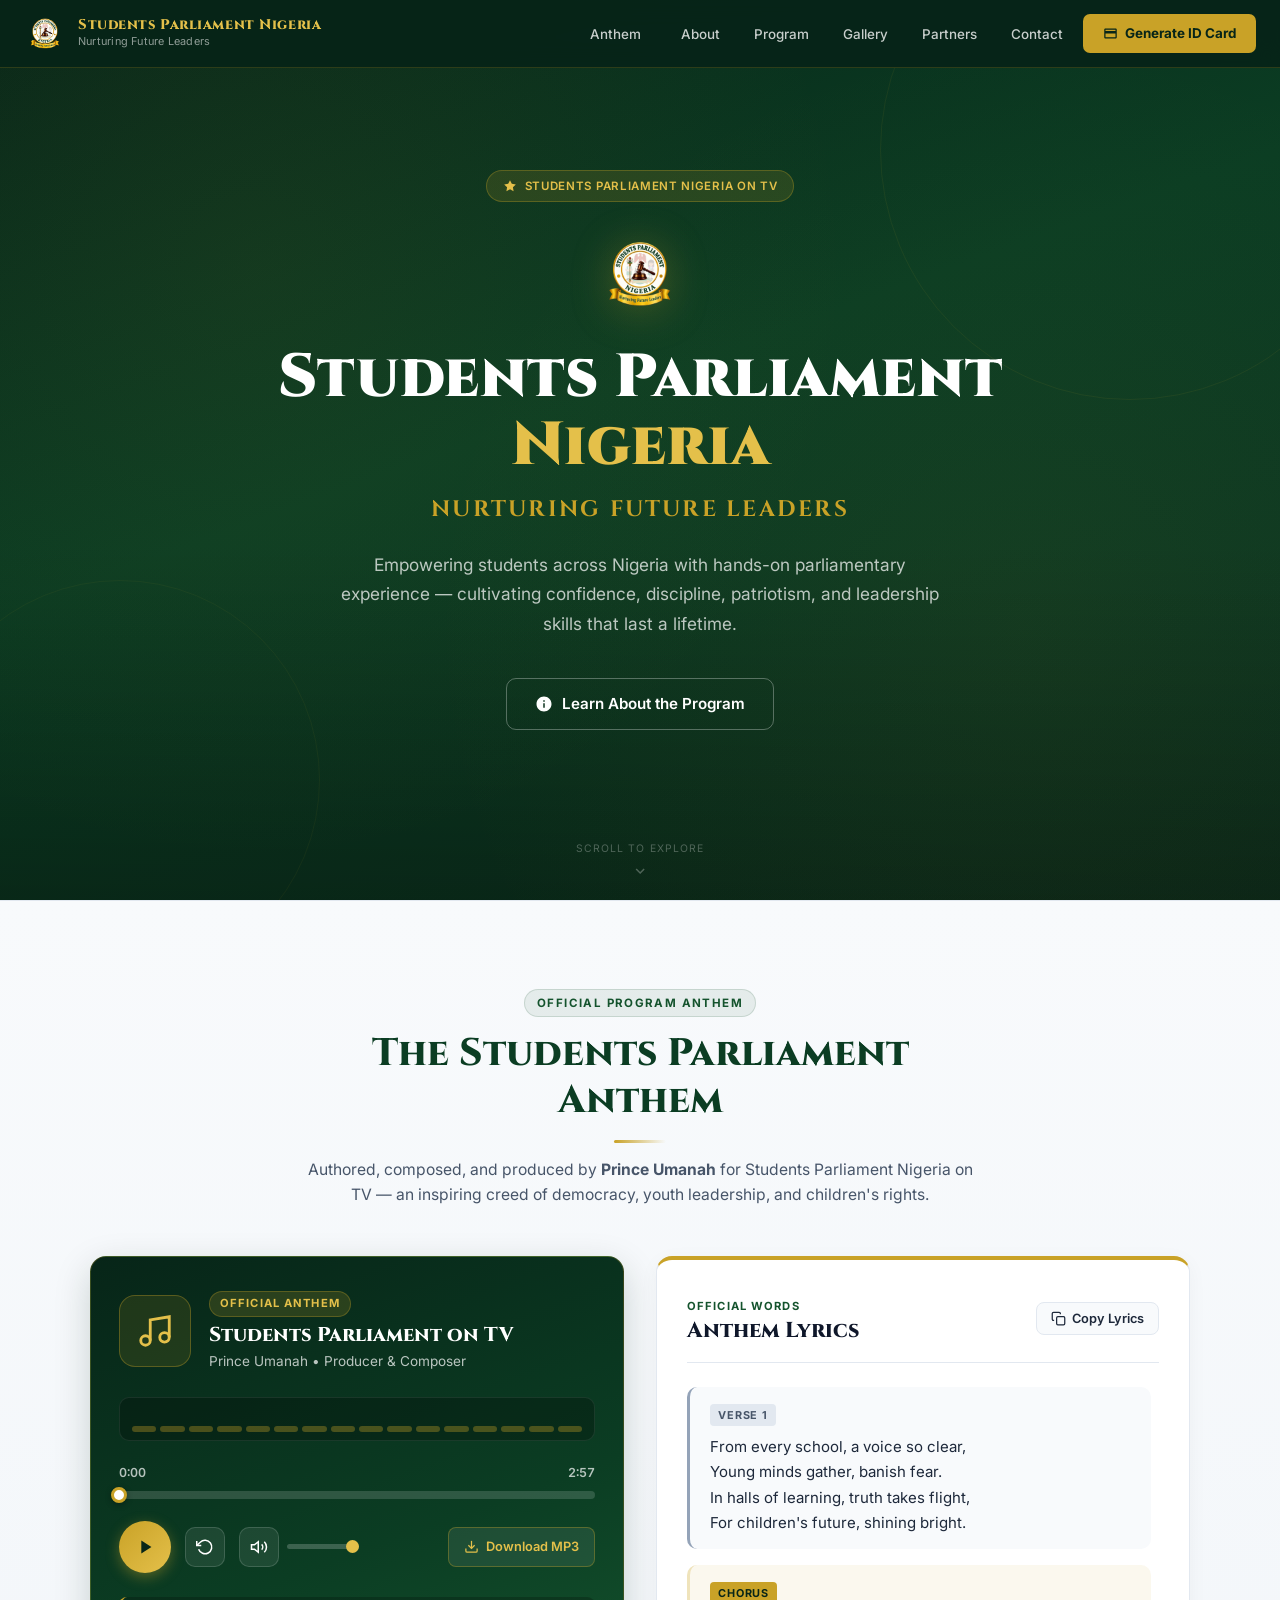
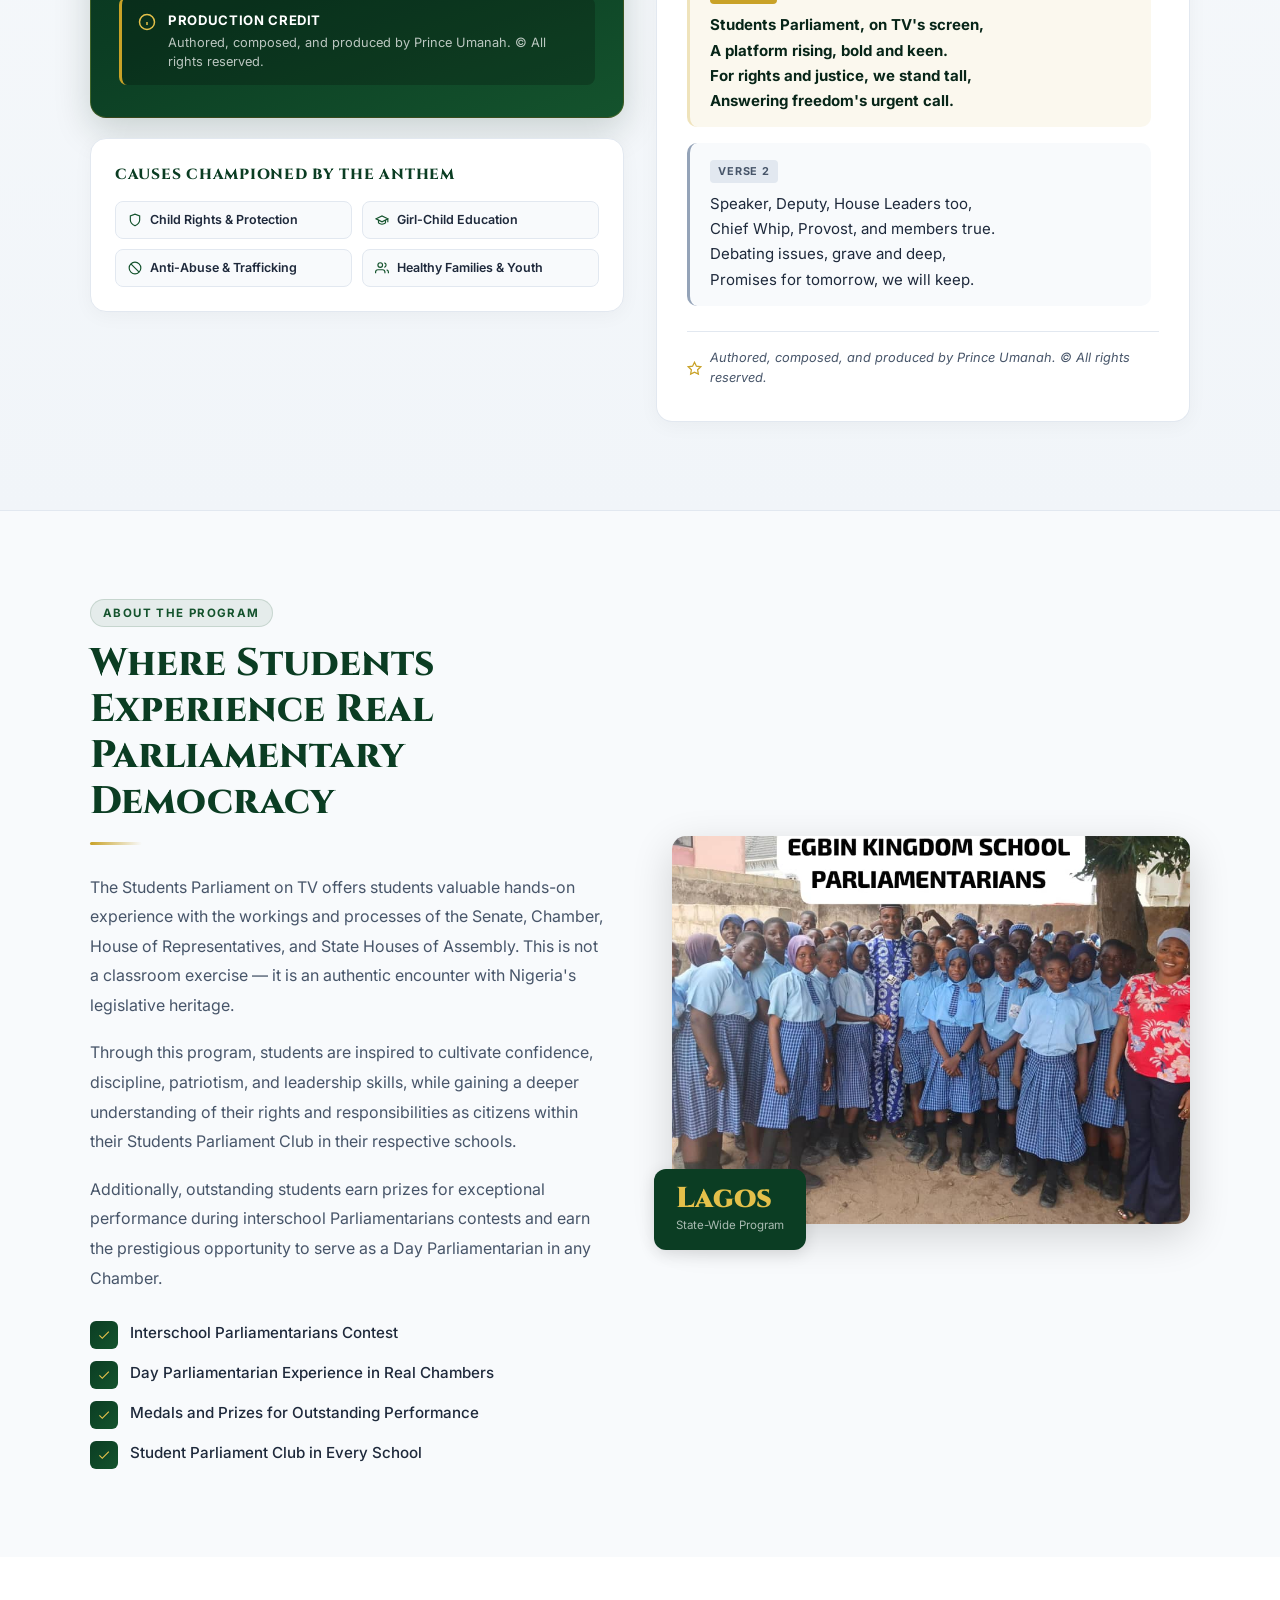
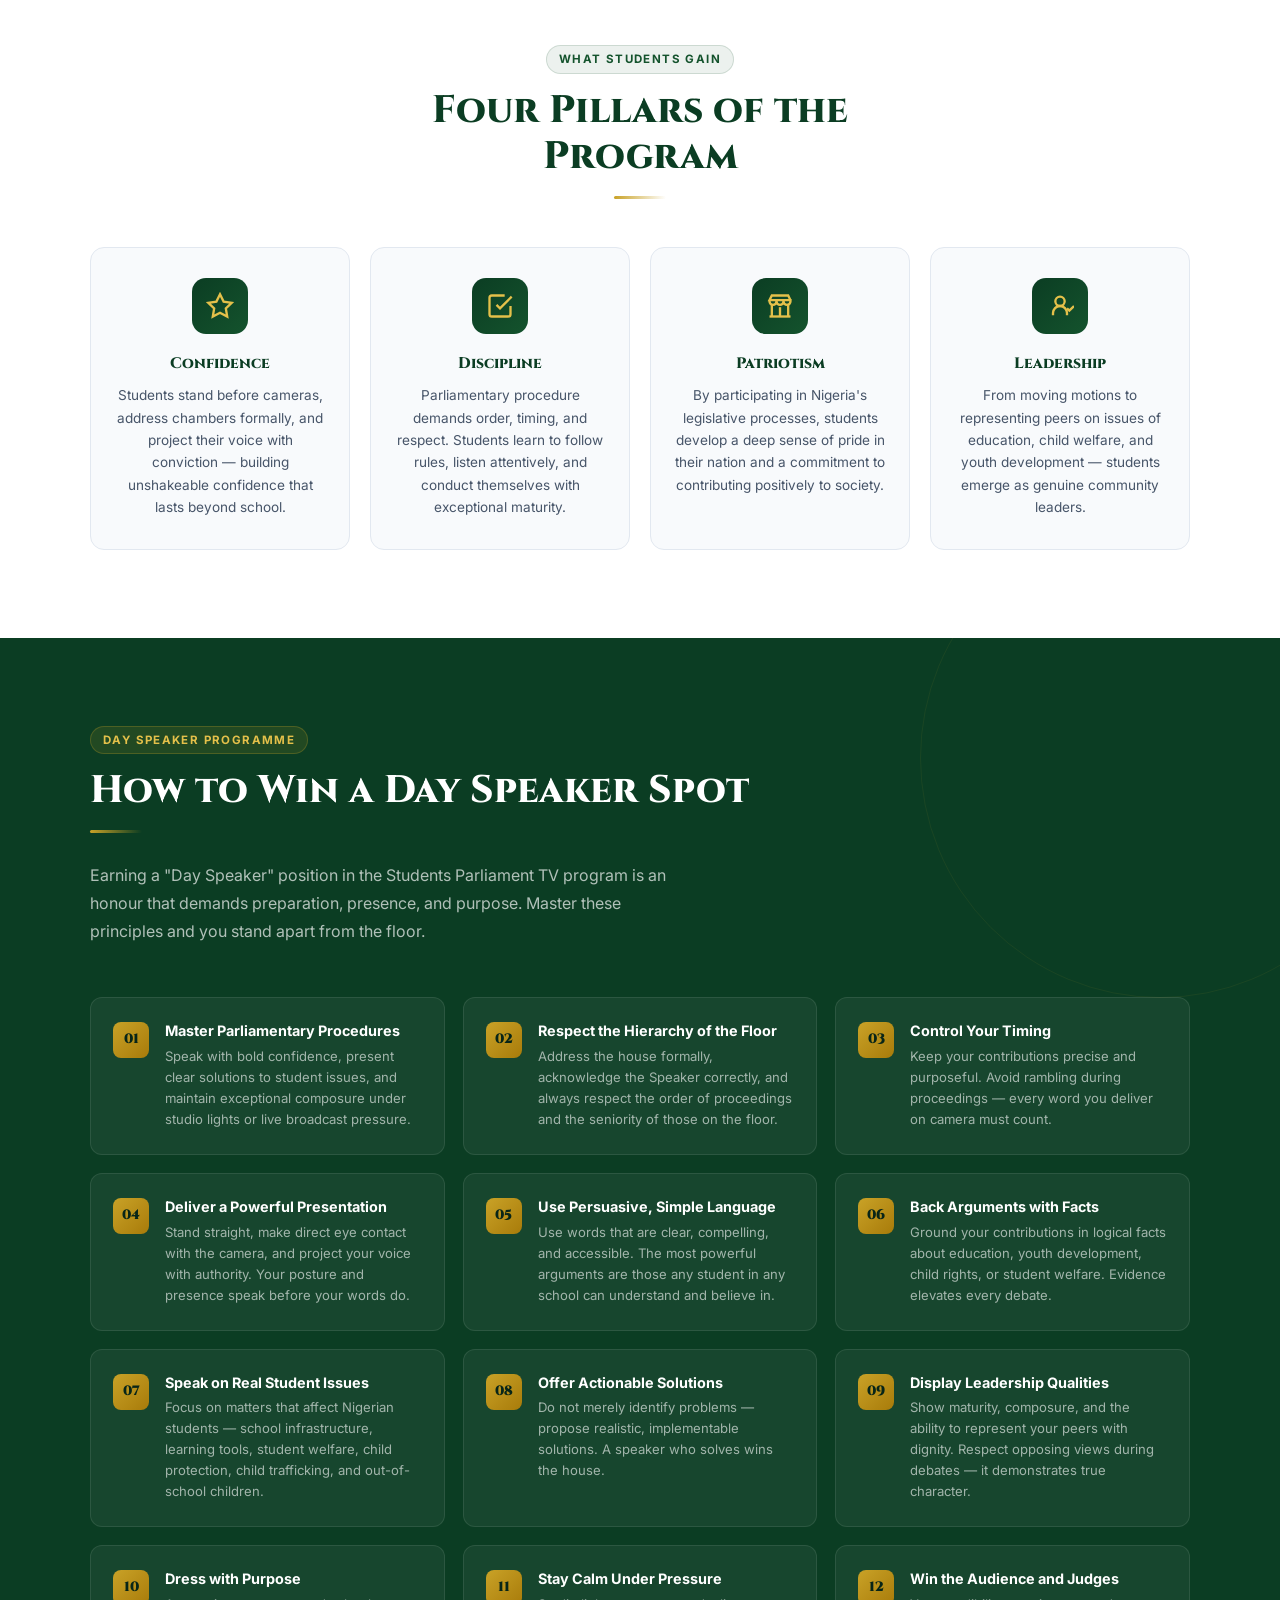
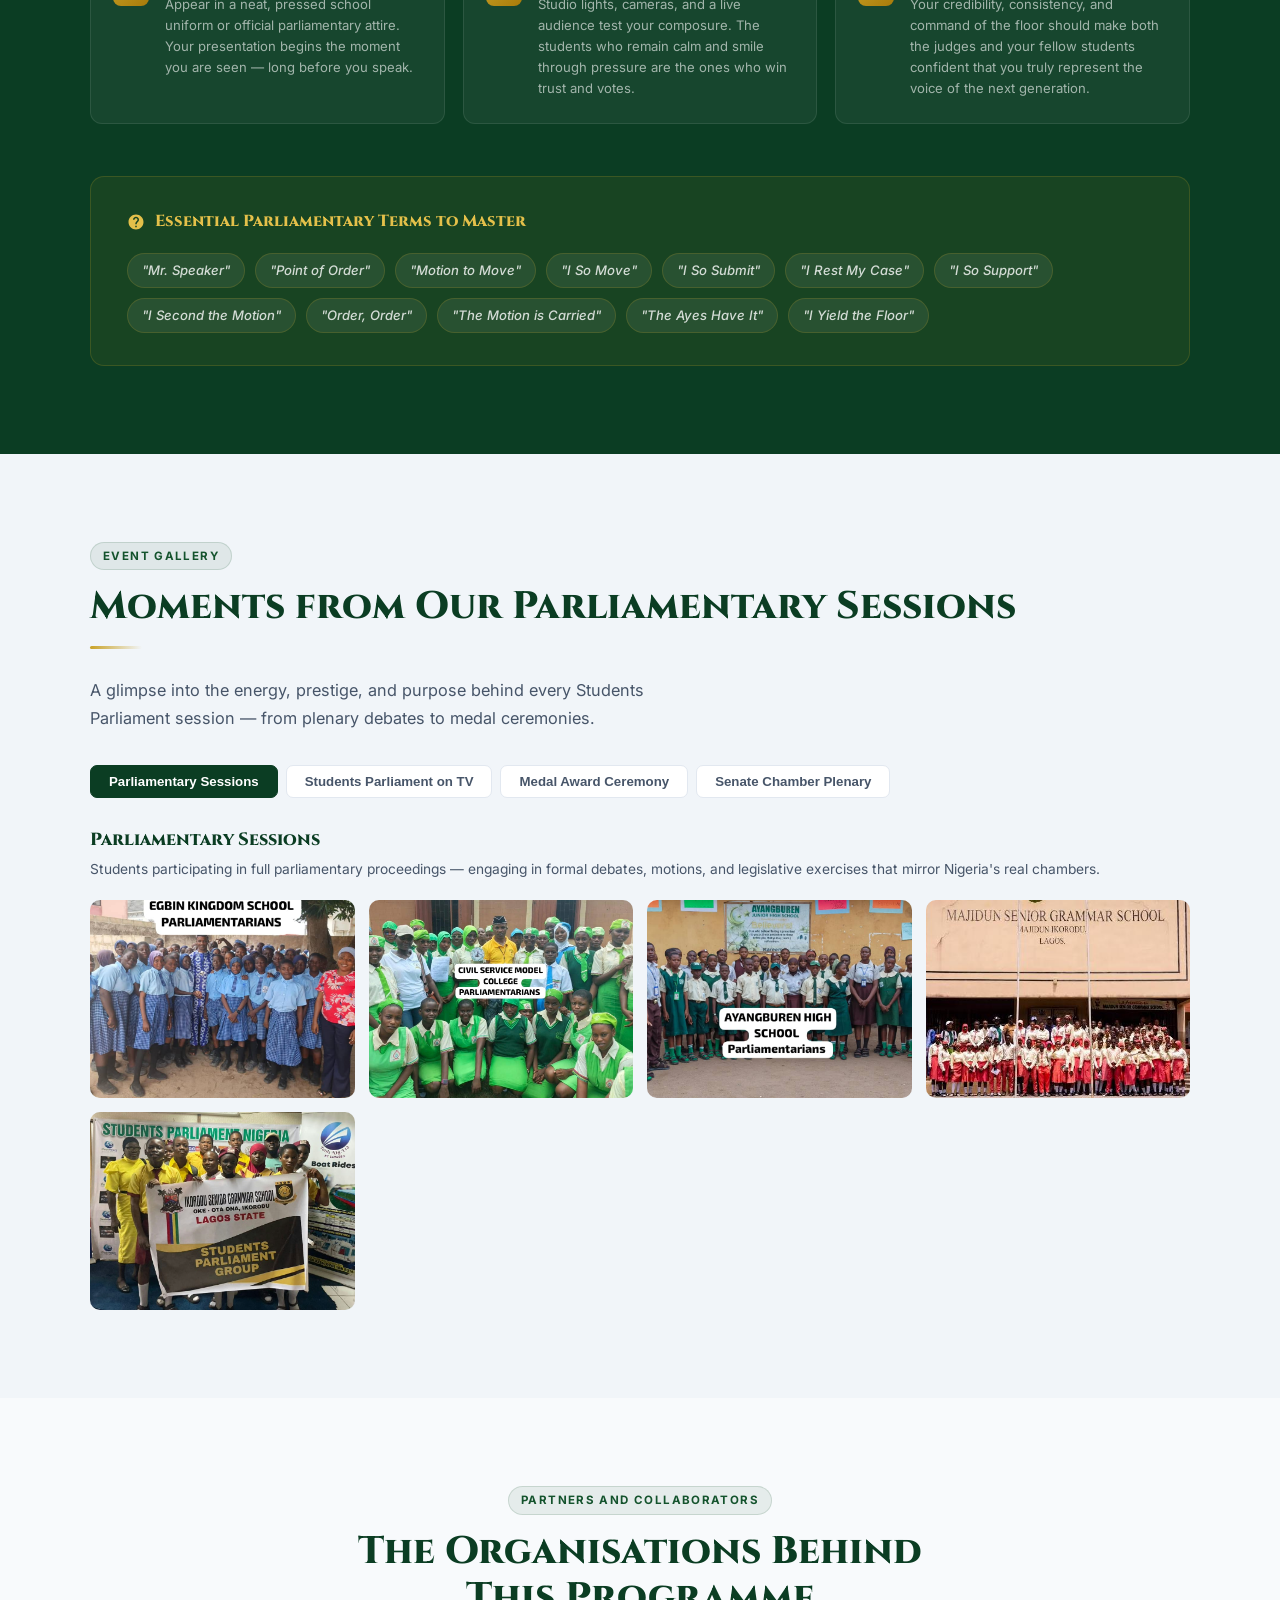
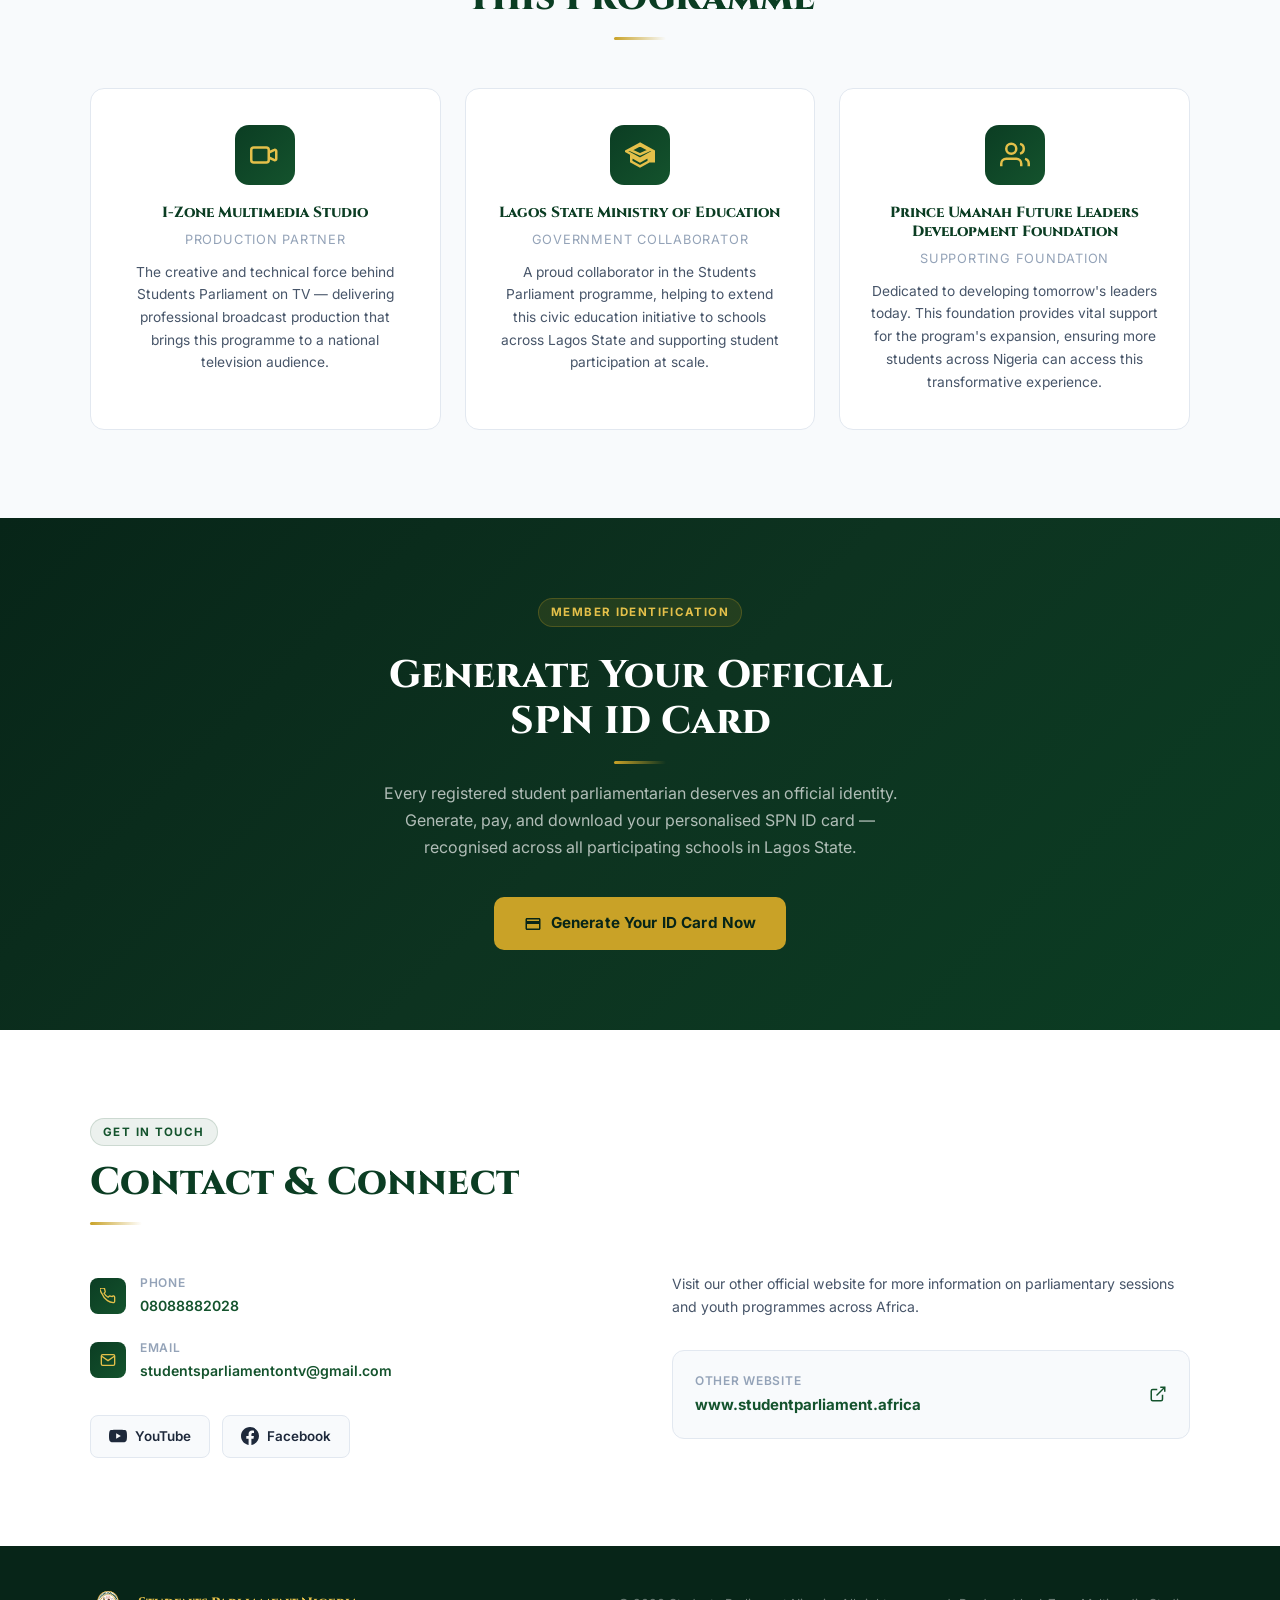
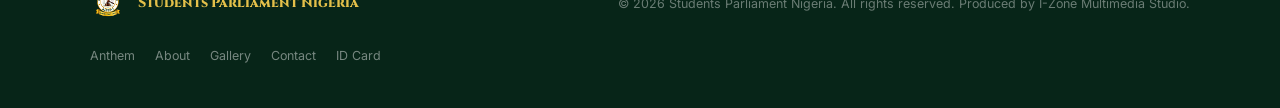
==== index.html @ a04ad915 "Instantly persist TV toggle state on switch change, hide TV section when disabled, and robustly supp" ====
<!DOCTYPE html>
<html lang="en">
<head>
  <meta charset="UTF-8">
  <meta name="viewport" content="width=device-width, initial-scale=1.0">
  <title>Students Parliament Nigeria - Nurturing Future Leaders</title>
  <meta name="description" content="Students Parliament Nigeria on TV — where students experience the workings of the Senate, House of Representatives, and State Houses of Assembly. Nurturing Future Leaders.">
  <meta property="og:title" content="Students Parliament Nigeria">
  <meta property="og:description" content="Nurturing Future Leaders through parliamentary experience, confidence, and civic education.">
  <meta property="og:image" content="image/image-3.png">

  <link rel="preconnect" href="https://fonts.googleapis.com">
  <link rel="preconnect" href="https://fonts.gstatic.com" crossorigin>
  <link href="https://fonts.googleapis.com/css2?family=Cinzel:wght@700;800;900&family=Inter:wght@300;400;500;600;700;800&display=swap" rel="stylesheet">
  <link rel="icon" type="image/png" href="favicon.png">
  <link rel="manifest" href="manifest.webmanifest">
  <meta name="theme-color" content="#0b3d23">

  <style>
    *, *::before, *::after { box-sizing: border-box; margin: 0; padding: 0; }

    :root {
      --green-deep:   #072518;
      --green-dark:   #0b3d23;
      --green-mid:    #14532d;
      --green-light:  #166534;
      --gold:         #c9a227;
      --gold-light:   #e4c04a;
      --gold-pale:    #fdf8ec;
      --white:        #ffffff;
      --off-white:    #f8fafc;
      --gray-100:     #f1f5f9;
      --gray-200:     #e2e8f0;
      --gray-400:     #94a3b8;
      --gray-600:     #475569;
      --gray-800:     #1e293b;
      --text:         #0f172a;
      --radius:       10px;
      --shadow-sm:    0 1px 3px rgba(0,0,0,.10);
      --shadow-md:    0 4px 16px rgba(0,0,0,.12);
      --shadow-lg:    0 12px 40px rgba(0,0,0,.16);
    }

    html { scroll-behavior: smooth; }

    body {
      font-family: 'Inter', system-ui, sans-serif;
      color: var(--text);
      background: var(--white);
      line-height: 1.6;
      overflow-x: hidden;
    }

    /* =====================================================================
       NAVBAR
    ===================================================================== */
    .navbar {
      position: fixed;
      top: 0; left: 0; right: 0;
      z-index: 1000;
      background: rgba(7, 37, 24, 0.97);
      backdrop-filter: blur(12px);
      -webkit-backdrop-filter: blur(12px);
      border-bottom: 1px solid rgba(201, 162, 39, 0.2);
      padding: 0 24px;
      height: 68px;
      display: flex;
      align-items: center;
      justify-content: space-between;
    }

    .nav-brand {
      display: flex;
      align-items: center;
      gap: 12px;
      text-decoration: none;
    }

    .nav-logo {
      width: 42px;
      height: 42px;
      object-fit: contain;
    }

    .nav-brand-text {
      display: flex;
      flex-direction: column;
    }

    .nav-brand-name {
      font-family: 'Cinzel', serif;
      font-size: 0.88rem;
      font-weight: 800;
      color: var(--gold-light);
      letter-spacing: 0.04em;
      line-height: 1.1;
    }

    .nav-brand-sub {
      font-size: 0.68rem;
      color: rgba(255,255,255,0.55);
      letter-spacing: 0.02em;
    }

    .nav-links {
      display: flex;
      align-items: center;
      gap: 6px;
      list-style: none;
    }

    .nav-links a {
      color: rgba(255,255,255,0.78);
      text-decoration: none;
      font-size: 0.84rem;
      font-weight: 500;
      padding: 7px 14px;
      border-radius: 6px;
      transition: color .2s, background .2s;
    }

    .nav-links a:hover {
      color: var(--gold-light);
      background: rgba(201,162,39,0.10);
    }

    .btn-nav-cta {
      display: inline-flex;
      align-items: center;
      gap: 7px;
      background: var(--gold);
      color: var(--green-deep) !important;
      font-weight: 700 !important;
      padding: 9px 20px !important;
      border-radius: 7px !important;
      font-size: 0.84rem !important;
      border: none;
      text-decoration: none;
      cursor: pointer;
      transition: background .2s;
    }

    .btn-nav-cta:hover {
      background: var(--gold-light) !important;
      color: var(--green-deep) !important;
    }

    .hamburger {
      display: none;
      flex-direction: column;
      gap: 5px;
      cursor: pointer;
      padding: 6px;
      background: none;
      border: none;
    }

    .hamburger span {
      display: block;
      width: 22px;
      height: 2px;
      background: var(--gold-light);
      border-radius: 2px;
      transition: all .3s;
    }

    /* =====================================================================
       HERO
    ===================================================================== */
    .hero {
      min-height: 100vh;
      background: linear-gradient(160deg, var(--green-deep) 0%, var(--green-dark) 45%, #0d3320 100%);
      display: flex;
      align-items: center;
      justify-content: center;
      position: relative;
      overflow: hidden;
      padding: 100px 24px 100px;
    }

    .hero-pattern {
      position: absolute;
      inset: 0;
      background-image:
        radial-gradient(circle at 20% 30%, rgba(201,162,39,0.06) 0%, transparent 50%),
        radial-gradient(circle at 80% 70%, rgba(201,162,39,0.05) 0%, transparent 50%),
        linear-gradient(180deg, transparent 60%, rgba(0,0,0,0.3) 100%);
      pointer-events: none;
    }

    /* Subtle geometric lines */
    .hero-pattern::before {
      content: '';
      position: absolute;
      top: -100px; right: -100px;
      width: 500px; height: 500px;
      border: 1px solid rgba(201,162,39,0.08);
      border-radius: 50%;
    }

    .hero-pattern::after {
      content: '';
      position: absolute;
      bottom: -80px; left: -80px;
      width: 400px; height: 400px;
      border: 1px solid rgba(201,162,39,0.06);
      border-radius: 50%;
    }

    .hero-inner {
      max-width: 860px;
      width: 100%;
      text-align: center;
      position: relative;
      z-index: 1;
    }

    .hero-badge {
      display: inline-flex;
      align-items: center;
      gap: 8px;
      background: rgba(201,162,39,0.15);
      border: 1px solid rgba(201,162,39,0.30);
      color: var(--gold-light);
      font-size: 0.72rem;
      font-weight: 600;
      letter-spacing: 0.06em;
      text-transform: uppercase;
      padding: 6px 16px;
      border-radius: 100px;
      margin-bottom: 28px;
      white-space: nowrap;
    }

    .hero-logo {
      display: block;
      width: 90px;
      height: 90px;
      object-fit: contain;
      margin: 0 auto 24px;
      filter: drop-shadow(0 4px 20px rgba(201,162,39,0.3));
    }

    .hero-title {
      font-family: 'Cinzel', serif;
      font-size: clamp(2.2rem, 5.5vw, 3.8rem);
      font-weight: 900;
      color: var(--white);
      line-height: 1.12;
      letter-spacing: 0.01em;
      margin-bottom: 12px;
    }

    .hero-title span {
      color: var(--gold-light);
    }

    .hero-tagline {
      font-family: 'Cinzel', serif;
      font-size: clamp(1rem, 2.5vw, 1.4rem);
      font-weight: 700;
      color: var(--gold);
      letter-spacing: 0.1em;
      text-transform: uppercase;
      margin-bottom: 22px;
    }

    .hero-desc {
      font-size: clamp(0.95rem, 2vw, 1.08rem);
      color: rgba(255,255,255,0.72);
      max-width: 620px;
      margin: 0 auto 40px;
      line-height: 1.7;
    }

    .hero-actions {
      display: flex;
      align-items: center;
      justify-content: center;
      gap: 14px;
      flex-wrap: wrap;
    }

    .btn-hero-primary {
      display: inline-flex;
      align-items: center;
      gap: 9px;
      background: var(--gold);
      color: var(--green-deep);
      font-family: 'Inter', sans-serif;
      font-size: 0.95rem;
      font-weight: 700;
      padding: 14px 30px;
      border-radius: var(--radius);
      text-decoration: none;
      border: none;
      cursor: pointer;
      letter-spacing: 0.01em;
      transition: background .2s;
    }

    .btn-hero-primary:hover { background: var(--gold-light); }

    .btn-hero-outline {
      display: inline-flex;
      align-items: center;
      gap: 9px;
      background: transparent;
      color: var(--white);
      font-family: 'Inter', sans-serif;
      font-size: 0.95rem;
      font-weight: 600;
      padding: 13px 28px;
      border-radius: var(--radius);
      border: 1.5px solid rgba(255,255,255,0.3);
      text-decoration: none;
      cursor: pointer;
      transition: border-color .2s, background .2s;
    }

    .btn-hero-outline:hover {
      border-color: rgba(255,255,255,0.6);
      background: rgba(255,255,255,0.07);
    }

    .hero-scroll-hint {
      position: absolute;
      bottom: 20px;
      left: 50%;
      transform: translateX(-50%);
      display: flex;
      flex-direction: column;
      align-items: center;
      gap: 4px;
      color: rgba(255,255,255,0.28);
      font-size: 0.65rem;
      letter-spacing: 0.1em;
      text-transform: uppercase;
      pointer-events: none;
      white-space: nowrap;
    }

    /* =====================================================================
       SECTION SHARED STYLES
    ===================================================================== */
    section { padding: 88px 24px; }

    .section-container {
      max-width: 1100px;
      margin: 0 auto;
    }

    .section-label {
      display: inline-block;
      font-size: 0.72rem;
      font-weight: 700;
      letter-spacing: 0.12em;
      text-transform: uppercase;
      color: var(--green-mid);
      background: rgba(20,83,45,0.08);
      border: 1px solid rgba(20,83,45,0.15);
      padding: 4px 12px;
      border-radius: 100px;
      margin-bottom: 14px;
    }

    .section-title {
      font-family: 'Cinzel', serif;
      font-size: clamp(1.6rem, 3.5vw, 2.4rem);
      font-weight: 800;
      color: var(--green-dark);
      line-height: 1.2;
      margin-bottom: 12px;
    }

    .section-subtitle {
      font-size: 1.02rem;
      color: var(--gray-600);
      max-width: 560px;
      line-height: 1.7;
    }

    .gold-divider {
      width: 52px;
      height: 3px;
      background: linear-gradient(90deg, var(--gold), transparent);
      border-radius: 2px;
      margin: 16px 0 28px;
    }

    /* =====================================================================
       ABOUT SECTION
    ===================================================================== */
    .about { background: var(--off-white); }

    .about-grid {
      display: grid;
      grid-template-columns: 1fr 1fr;
      gap: 64px;
      align-items: center;
    }

    .about-text-block {}

    .about-body {
      font-size: 1rem;
      color: var(--gray-600);
      line-height: 1.85;
      margin-bottom: 28px;
    }

    .about-body + .about-body { margin-top: -10px; }

    .about-feature-list {
      list-style: none;
      display: flex;
      flex-direction: column;
      gap: 12px;
      margin-top: 24px;
    }

    .about-feature-list li {
      display: flex;
      align-items: flex-start;
      gap: 12px;
      font-size: 0.95rem;
      color: var(--gray-800);
      font-weight: 500;
    }

    .feature-icon {
      flex-shrink: 0;
      width: 28px;
      height: 28px;
      background: linear-gradient(135deg, var(--green-dark), var(--green-mid));
      border-radius: 6px;
      display: flex;
      align-items: center;
      justify-content: center;
    }

    .feature-icon svg { color: var(--gold-light); }

    .about-image-block {
      position: relative;
    }

    .about-img-main {
      width: 100%;
      aspect-ratio: 4/3;
      object-fit: cover;
      border-radius: 14px;
      box-shadow: var(--shadow-lg);
    }

    .about-img-badge {
      position: absolute;
      bottom: -18px;
      left: -18px;
      background: var(--green-dark);
      color: var(--white);
      padding: 16px 22px;
      border-radius: 12px;
      box-shadow: var(--shadow-md);
    }

    .about-img-badge-num {
      font-family: 'Cinzel', serif;
      font-size: 1.8rem;
      font-weight: 900;
      color: var(--gold-light);
      line-height: 1;
    }

    .about-img-badge-label {
      font-size: 0.72rem;
      color: rgba(255,255,255,0.65);
      margin-top: 2px;
    }

    /* =====================================================================
       PILLARS / WHAT YOU GAIN
    ===================================================================== */
    .pillars { background: var(--white); }

    .pillars-grid {
      display: grid;
      grid-template-columns: repeat(4, 1fr);
      gap: 20px;
      margin-top: 48px;
    }

    .pillar-card {
      background: var(--off-white);
      border: 1px solid var(--gray-200);
      border-radius: 14px;
      padding: 30px 22px;
      text-align: center;
    }

    .pillar-icon-wrap {
      width: 56px;
      height: 56px;
      background: linear-gradient(135deg, var(--green-dark), var(--green-mid));
      border-radius: 14px;
      display: flex;
      align-items: center;
      justify-content: center;
      margin: 0 auto 18px;
    }

    .pillar-title {
      font-family: 'Cinzel', serif;
      font-size: 0.95rem;
      font-weight: 800;
      color: var(--green-dark);
      margin-bottom: 8px;
    }

    .pillar-desc {
      font-size: 0.85rem;
      color: var(--gray-600);
      line-height: 1.65;
    }
    /* =====================================================================
       OFFICIAL ANTHEM & LYRICS
    ===================================================================== */
    .anthem {
      background: linear-gradient(180deg, #f8fafc 0%, #f1f5f9 100%);
      border-top: 1px solid var(--gray-200);
      border-bottom: 1px solid var(--gray-200);
      position: relative;
    }

    .anthem-header {
      text-align: center;
      max-width: 680px;
      margin: 0 auto 48px;
    }

    .anthem-header .gold-divider {
      margin: 16px auto 0;
    }

    .anthem-subtitle {
      font-size: 0.98rem;
      color: var(--gray-600);
      margin-top: 14px;
      line-height: 1.65;
    }

    .anthem-grid {
      display: grid;
      grid-template-columns: 1fr 1fr;
      gap: 32px;
      align-items: start;
    }

    .anthem-card {
      background: var(--white);
      border: 1px solid var(--gray-200);
      border-radius: 16px;
      box-shadow: 0 4px 20px rgba(0,0,0,0.04);
      overflow: hidden;
    }

    .anthem-player-card {
      padding: 32px 28px;
      background: linear-gradient(160deg, #072518 0%, #0b3d23 60%, #14532d 100%);
      color: var(--white);
      border-color: rgba(201,162,39,0.25);
      box-shadow: 0 12px 36px rgba(7,37,24,0.18);
    }

    .anthem-badge-art {
      display: flex;
      align-items: center;
      gap: 18px;
      margin-bottom: 24px;
    }

    .anthem-art-icon {
      width: 72px;
      height: 72px;
      border-radius: 16px;
      background: rgba(201,162,39,0.12);
      border: 1.5px solid rgba(201,162,39,0.35);
      display: flex;
      align-items: center;
      justify-content: center;
      flex-shrink: 0;
    }

    .anthem-track-badge {
      display: inline-block;
      font-size: 0.7rem;
      font-weight: 700;
      letter-spacing: 0.1em;
      text-transform: uppercase;
      color: var(--gold-light);
      background: rgba(201,162,39,0.18);
      border: 1px solid rgba(201,162,39,0.3);
      padding: 3px 10px;
      border-radius: 100px;
      margin-bottom: 6px;
    }

    .anthem-track-title {
      font-family: 'Cinzel', serif;
      font-size: 1.25rem;
      font-weight: 800;
      color: var(--white);
      margin-bottom: 4px;
      line-height: 1.2;
    }

    .anthem-track-author {
      font-size: 0.85rem;
      color: rgba(255,255,255,0.72);
    }

    .anthem-visualizer {
      display: flex;
      align-items: flex-end;
      justify-content: space-between;
      height: 44px;
      padding: 8px 12px;
      background: rgba(0,0,0,0.25);
      border: 1px solid rgba(255,255,255,0.08);
      border-radius: 10px;
      margin-bottom: 22px;
      gap: 4px;
    }

    .anthem-visualizer .bar {
      flex: 1;
      background: rgba(201,162,39,0.35);
      border-radius: 3px;
      height: 6px;
      transition: height 0.2s ease, background 0.2s ease;
    }

    .anthem-player-card.is-playing .anthem-visualizer .bar {
      background: linear-gradient(180deg, var(--gold-light), var(--gold));
      animation: barPulse 1.2s infinite ease-in-out alternate;
    }

    .anthem-visualizer .bar:nth-child(2) { animation-delay: 0.1s; }
    .anthem-visualizer .bar:nth-child(3) { animation-delay: 0.25s; }
    .anthem-visualizer .bar:nth-child(4) { animation-delay: 0.15s; }
    .anthem-visualizer .bar:nth-child(5) { animation-delay: 0.35s; }
    .anthem-visualizer .bar:nth-child(6) { animation-delay: 0.2s; }
    .anthem-visualizer .bar:nth-child(7) { animation-delay: 0.4s; }
    .anthem-visualizer .bar:nth-child(8) { animation-delay: 0.1s; }
    .anthem-visualizer .bar:nth-child(9) { animation-delay: 0.3s; }
    .anthem-visualizer .bar:nth-child(10) { animation-delay: 0.22s; }
    .anthem-visualizer .bar:nth-child(11) { animation-delay: 0.45s; }
    .anthem-visualizer .bar:nth-child(12) { animation-delay: 0.18s; }
    .anthem-visualizer .bar:nth-child(13) { animation-delay: 0.38s; }
    .anthem-visualizer .bar:nth-child(14) { animation-delay: 0.12s; }
    .anthem-visualizer .bar:nth-child(15) { animation-delay: 0.28s; }
    .anthem-visualizer .bar:nth-child(16) { animation-delay: 0.42s; }

    @keyframes barPulse {
      0% { height: 6px; }
      50% { height: 32px; }
      100% { height: 12px; }
    }

    .anthem-timeline-wrap {
      margin-bottom: 22px;
    }

    .anthem-time-row {
      display: flex;
      justify-content: space-between;
      font-size: 0.78rem;
      font-weight: 600;
      color: rgba(255,255,255,0.7);
      margin-bottom: 8px;
      font-variant-numeric: tabular-nums;
    }

    .anthem-seek-track {
      width: 100%;
      height: 8px;
      background: rgba(255,255,255,0.15);
      border-radius: 99px;
      position: relative;
      cursor: pointer;
      user-select: none;
    }

    .anthem-seek-fill {
      height: 100%;
      width: 0%;
      background: linear-gradient(90deg, var(--gold), var(--gold-light));
      border-radius: 99px;
      position: relative;
    }

    .anthem-seek-handle {
      position: absolute;
      top: 50%;
      left: 0%;
      width: 16px;
      height: 16px;
      border-radius: 50%;
      background: var(--white);
      border: 3px solid var(--gold);
      transform: translate(-50%, -50%);
      box-shadow: 0 2px 6px rgba(0,0,0,0.3);
      cursor: pointer;
    }

    .anthem-controls-row {
      display: flex;
      align-items: center;
      gap: 14px;
      flex-wrap: wrap;
      margin-bottom: 24px;
    }

    .btn-anthem-play {
      width: 52px;
      height: 52px;
      border-radius: 50%;
      background: linear-gradient(135deg, var(--gold), var(--gold-light));
      border: none;
      color: var(--green-deep);
      display: flex;
      align-items: center;
      justify-content: center;
      cursor: pointer;
      box-shadow: 0 4px 14px rgba(201,162,39,0.4);
      flex-shrink: 0;
      transition: background 0.2s;
    }

    .btn-anthem-play:hover {
      background: var(--gold-light);
    }

    .btn-anthem-sub {
      width: 40px;
      height: 40px;
      border-radius: 10px;
      background: rgba(255,255,255,0.08);
      border: 1px solid rgba(255,255,255,0.15);
      color: var(--white);
      display: flex;
      align-items: center;
      justify-content: center;
      cursor: pointer;
      transition: background 0.2s, border-color 0.2s;
    }

    .btn-anthem-sub:hover {
      background: rgba(255,255,255,0.16);
      border-color: rgba(255,255,255,0.3);
    }

    .anthem-volume-wrap {
      display: flex;
      align-items: center;
      gap: 8px;
    }

    .anthem-volume-slider {
      -webkit-appearance: none;
      appearance: none;
      width: 72px;
      height: 5px;
      background: rgba(255,255,255,0.2);
      border-radius: 5px;
      outline: none;
      cursor: pointer;
    }

    .anthem-volume-slider::-webkit-slider-thumb {
      -webkit-appearance: none;
      appearance: none;
      width: 13px;
      height: 13px;
      border-radius: 50%;
      background: var(--gold-light);
      cursor: pointer;
    }

    .btn-anthem-download {
      margin-left: auto;
      display: inline-flex;
      align-items: center;
      gap: 7px;
      background: rgba(255,255,255,0.08);
      border: 1px solid rgba(201,162,39,0.35);
      color: var(--gold-light);
      font-size: 0.8rem;
      font-weight: 600;
      padding: 9px 15px;
      border-radius: 8px;
      text-decoration: none;
      transition: background 0.2s, border-color 0.2s;
    }

    .btn-anthem-download:hover {
      background: rgba(201,162,39,0.18);
      border-color: var(--gold-light);
    }

    .anthem-credits-box {
      display: flex;
      align-items: flex-start;
      gap: 12px;
      padding: 14px 16px;
      background: rgba(0,0,0,0.22);
      border-left: 3px solid var(--gold);
      border-radius: 8px;
      font-size: 0.8rem;
      line-height: 1.5;
    }

    .anthem-credits-box svg {
      color: var(--gold-light);
      flex-shrink: 0;
      margin-top: 2px;
    }

    .anthem-credits-box strong {
      display: block;
      color: var(--white);
      font-size: 0.82rem;
      margin-bottom: 2px;
      text-transform: uppercase;
      letter-spacing: 0.05em;
    }

    .anthem-credits-box p {
      color: rgba(255,255,255,0.72);
      margin: 0;
    }

    .anthem-causes-card {
      margin-top: 20px;
      padding: 24px;
      background: var(--white);
      border: 1px solid var(--gray-200);
    }

    .causes-title {
      font-family: 'Cinzel', serif;
      font-size: 0.92rem;
      font-weight: 800;
      color: var(--green-dark);
      text-transform: uppercase;
      letter-spacing: 0.05em;
      margin-bottom: 14px;
    }

    .causes-grid {
      display: grid;
      grid-template-columns: 1fr 1fr;
      gap: 10px;
    }

    .cause-pill {
      display: flex;
      align-items: center;
      gap: 8px;
      background: var(--off-white);
      border: 1px solid var(--gray-200);
      padding: 8px 12px;
      border-radius: 8px;
      font-size: 0.78rem;
      font-weight: 600;
      color: var(--gray-800);
    }

    .cause-pill svg {
      color: var(--green-mid);
      flex-shrink: 0;
    }

    .anthem-lyrics-card {
      padding: 32px 30px;
      display: flex;
      flex-direction: column;
      border-top: 4px solid var(--gold);
    }

    .lyrics-header {
      display: flex;
      align-items: center;
      justify-content: space-between;
      border-bottom: 1px solid var(--gray-200);
      padding-bottom: 18px;
      margin-bottom: 24px;
    }

    .lyrics-eyebrow {
      font-size: 0.7rem;
      font-weight: 700;
      text-transform: uppercase;
      letter-spacing: 0.1em;
      color: var(--green-mid);
    }

    .lyrics-main-title {
      font-family: 'Cinzel', serif;
      font-size: 1.35rem;
      font-weight: 800;
      color: var(--text);
      line-height: 1.2;
    }

    .btn-copy-lyrics {
      display: inline-flex;
      align-items: center;
      gap: 6px;
      background: var(--off-white);
      border: 1px solid var(--gray-200);
      color: var(--gray-800);
      font-family: 'Inter', sans-serif;
      font-size: 0.8rem;
      font-weight: 600;
      padding: 8px 14px;
      border-radius: 8px;
      cursor: pointer;
      transition: background 0.2s, border-color 0.2s, color 0.2s;
    }

    .btn-copy-lyrics:hover {
      background: var(--gray-100);
      border-color: var(--gray-400);
    }

    .btn-copy-lyrics.copied {
      background: #e6f4ea;
      border-color: #34a853;
      color: #137333;
    }

    .lyrics-body {
      display: flex;
      flex-direction: column;
      gap: 16px;
      max-height: 520px;
      overflow-y: auto;
      padding-right: 8px;
    }

    .lyrics-body::-webkit-scrollbar {
      width: 6px;
    }
    .lyrics-body::-webkit-scrollbar-track {
      background: var(--gray-100);
      border-radius: 10px;
    }
    .lyrics-body::-webkit-scrollbar-thumb {
      background: var(--gray-300, #cbd5e1);
      border-radius: 10px;
    }

    .lyrics-stanza {
      position: relative;
      padding: 14px 18px 14px 20px;
      border-radius: 10px;
      background: var(--off-white);
      border-left: 3px solid var(--gray-400);
      font-size: 0.94rem;
      line-height: 1.68;
      color: var(--gray-800);
    }

    .lyrics-stanza p {
      margin: 0;
    }

    .stanza-tag {
      display: inline-block;
      font-size: 0.68rem;
      font-weight: 700;
      letter-spacing: 0.08em;
      text-transform: uppercase;
      padding: 2px 8px;
      border-radius: 4px;
      margin-bottom: 8px;
      background: var(--gray-200);
      color: var(--gray-600);
    }

    .lyrics-stanza.chorus {
      background: rgba(201,162,39,0.08);
      border-left: 3px solid var(--gold);
      border-color: rgba(201,162,39,0.25);
    }

    .lyrics-stanza.chorus p strong {
      color: var(--green-deep);
      font-weight: 700;
    }

    .stanza-tag.chorus-tag {
      background: var(--gold);
      color: var(--green-deep);
    }

    .lyrics-stanza.bridge {
      background: rgba(20,83,45,0.06);
      border-left: 3px solid var(--green-mid);
    }

    .stanza-tag.bridge-tag {
      background: var(--green-mid);
      color: var(--white);
    }

    .lyrics-stanza.outro {
      background: var(--off-white);
      border-left: 3px solid var(--gold-light);
    }

    .stanza-tag.outro-tag {
      background: var(--gold-light);
      color: var(--green-deep);
    }

    .lyrics-footer {
      margin-top: 24px;
      padding-top: 16px;
      border-top: 1px solid var(--gray-200);
      font-size: 0.8rem;
      color: var(--gray-600);
      display: flex;
      align-items: center;
      gap: 8px;
      font-style: italic;
    }

    .lyrics-footer svg {
      color: var(--gold);
      flex-shrink: 0;
    }


    /* =====================================================================
       DAY SPEAKER - HOW TO WIN
    ===================================================================== */
    .day-speaker { background: var(--green-dark); position: relative; overflow: hidden; }

    .day-speaker::before {
      content: '';
      position: absolute;
      top: -120px; right: -120px;
      width: 480px; height: 480px;
      border: 1px solid rgba(201,162,39,0.08);
      border-radius: 50%;
      pointer-events: none;
    }

    .day-speaker .section-label { color: var(--gold-light); background: rgba(201,162,39,0.12); border-color: rgba(201,162,39,0.25); }
    .day-speaker .section-title { color: var(--white); }
    .day-speaker .gold-divider { background: linear-gradient(90deg, var(--gold), transparent); }

    .speaker-intro {
      color: rgba(255,255,255,0.68);
      font-size: 1rem;
      max-width: 600px;
      line-height: 1.75;
      margin-bottom: 52px;
    }

    .tips-grid {
      display: grid;
      grid-template-columns: repeat(3, 1fr);
      gap: 18px;
    }

    .tip-card {
      background: rgba(255,255,255,0.05);
      border: 1px solid rgba(255,255,255,0.09);
      border-radius: 12px;
      padding: 24px 22px;
      display: flex;
      gap: 16px;
      align-items: flex-start;
    }

    .tip-number {
      flex-shrink: 0;
      width: 36px;
      height: 36px;
      background: linear-gradient(135deg, var(--gold) 0%, #a87b0a 100%);
      border-radius: 8px;
      display: flex;
      align-items: center;
      justify-content: center;
      font-family: 'Cinzel', serif;
      font-size: 0.85rem;
      font-weight: 900;
      color: var(--green-deep);
    }

    .tip-body {}

    .tip-title {
      font-size: 0.9rem;
      font-weight: 700;
      color: var(--white);
      margin-bottom: 5px;
      line-height: 1.3;
    }

    .tip-desc {
      font-size: 0.82rem;
      color: rgba(255,255,255,0.60);
      line-height: 1.6;
    }

    .parliamentary-terms {
      margin-top: 52px;
      background: rgba(201,162,39,0.07);
      border: 1px solid rgba(201,162,39,0.2);
      border-radius: 14px;
      padding: 32px 36px;
    }

    .terms-title {
      font-family: 'Cinzel', serif;
      font-size: 1rem;
      font-weight: 800;
      color: var(--gold-light);
      margin-bottom: 18px;
      display: flex;
      align-items: center;
      gap: 10px;
    }

    .terms-list {
      display: flex;
      flex-wrap: wrap;
      gap: 10px;
    }

    .term-pill {
      background: rgba(255,255,255,0.07);
      border: 1px solid rgba(201,162,39,0.2);
      color: rgba(255,255,255,0.80);
      font-size: 0.82rem;
      font-weight: 500;
      padding: 6px 14px;
      border-radius: 100px;
      font-style: italic;
    }

    /* =====================================================================
       GALLERY
    ===================================================================== */
    .gallery { background: var(--gray-100); }

    .gallery-tabs {
      display: flex;
      gap: 8px;
      flex-wrap: wrap;
      margin: 32px 0 28px;
    }

    .gallery-tab {
      background: var(--white);
      border: 1.5px solid var(--gray-200);
      color: var(--gray-600);
      font-size: 0.83rem;
      font-weight: 600;
      padding: 8px 18px;
      border-radius: 7px;
      cursor: pointer;
      transition: all .2s;
    }

    .gallery-tab.active,
    .gallery-tab:hover {
      background: var(--green-dark);
      border-color: var(--green-dark);
      color: var(--white);
    }

    .gallery-event { display: none; }
    .gallery-event.active { display: block; }

    .gallery-event-header {
      margin-bottom: 20px;
    }

    .gallery-event-title {
      font-family: 'Cinzel', serif;
      font-size: 1.1rem;
      font-weight: 800;
      color: var(--green-dark);
      margin-bottom: 4px;
    }

    .gallery-event-caption {
      font-size: 0.86rem;
      color: var(--gray-600);
    }

    .gallery-grid {
      display: grid;
      grid-template-columns: repeat(auto-fill, minmax(240px, 1fr));
      gap: 14px;
    }

    .gallery-item {
      position: relative;
      border-radius: 10px;
      overflow: hidden;
      aspect-ratio: 4/3;
      background: var(--gray-200);
      cursor: pointer;
    }

    .gallery-item img {
      width: 100%;
      height: 100%;
      object-fit: cover;
      display: block;
      transition: transform .3s ease;
    }

    .gallery-item:hover img { transform: scale(1.04); }

    .gallery-item-overlay {
      position: absolute;
      inset: 0;
      background: linear-gradient(180deg, transparent 50%, rgba(7,37,24,0.82) 100%);
      opacity: 0;
      transition: opacity .25s;
      display: flex;
      align-items: flex-end;
      padding: 14px;
    }

    .gallery-item:hover .gallery-item-overlay { opacity: 1; }

    .gallery-item-label {
      color: var(--white);
      font-size: 0.78rem;
      font-weight: 600;
      line-height: 1.3;
    }

    /* Lightbox */
    .lightbox {
      display: none;
      position: fixed;
      inset: 0;
      z-index: 9999;
      background: rgba(0,0,0,0.93);
      align-items: center;
      justify-content: center;
    }

    .lightbox.open { display: flex; }

    .lightbox-img {
      max-width: 90vw;
      max-height: 88vh;
      object-fit: contain;
      border-radius: 6px;
    }

    .lightbox-close {
      position: absolute;
      top: 20px; right: 24px;
      background: none;
      border: none;
      color: var(--white);
      cursor: pointer;
      padding: 8px;
    }

    .lightbox-nav {
      position: absolute;
      top: 50%;
      transform: translateY(-50%);
      background: rgba(255,255,255,0.12);
      border: none;
      color: var(--white);
      cursor: pointer;
      padding: 14px 10px;
      border-radius: 8px;
    }

    .lightbox-nav.prev { left: 16px; }
    .lightbox-nav.next { right: 16px; }
    .lightbox-nav:hover { background: rgba(255,255,255,0.22); }

    .lightbox-caption {
      position: absolute;
      bottom: 20px;
      left: 50%;
      transform: translateX(-50%);
      color: rgba(255,255,255,0.70);
      font-size: 0.82rem;
      text-align: center;
      max-width: 500px;
    }

    /* =====================================================================
       PARTNERS
    ===================================================================== */
    .partners { background: var(--off-white); }

    .partners-grid {
      display: grid;
      grid-template-columns: repeat(3, 1fr);
      gap: 24px;
      margin-top: 48px;
    }

    .partner-card {
      background: var(--white);
      border: 1px solid var(--gray-200);
      border-radius: 14px;
      padding: 36px 28px;
      text-align: center;
    }

    .partner-icon {
      width: 60px;
      height: 60px;
      background: linear-gradient(135deg, var(--green-dark), var(--green-mid));
      border-radius: 14px;
      display: flex;
      align-items: center;
      justify-content: center;
      margin: 0 auto 18px;
    }

    .partner-name {
      font-family: 'Cinzel', serif;
      font-size: 0.92rem;
      font-weight: 800;
      color: var(--green-dark);
      margin-bottom: 8px;
      line-height: 1.3;
    }

    .partner-role {
      font-size: 0.8rem;
      color: var(--gray-400);
      text-transform: uppercase;
      letter-spacing: 0.06em;
      margin-bottom: 10px;
    }

    .partner-desc {
      font-size: 0.86rem;
      color: var(--gray-600);
      line-height: 1.65;
    }

    /* =====================================================================
       ID CARD CTA SECTION
    ===================================================================== */
    .idcard-cta {
      background: linear-gradient(135deg, var(--green-deep) 0%, #0d3320 50%, var(--green-dark) 100%);
      text-align: center;
      padding: 80px 24px;
    }

    .idcard-cta .section-label { color: var(--gold-light); background: rgba(201,162,39,0.12); border-color: rgba(201,162,39,0.25); }
    .idcard-cta .section-title { color: var(--white); margin: 0 auto 12px; }
    .idcard-cta .gold-divider { margin: 16px auto 20px; }

    .idcard-cta-desc {
      color: rgba(255,255,255,0.68);
      font-size: 1rem;
      max-width: 540px;
      margin: 0 auto 36px;
      line-height: 1.7;
    }

    /* =====================================================================
       CONTACT SECTION
    ===================================================================== */
    .contact { background: var(--white); }

    .contact-grid {
      display: grid;
      grid-template-columns: 1fr 1fr;
      gap: 64px;
      align-items: start;
      margin-top: 48px;
    }

    .contact-info-list {
      list-style: none;
      display: flex;
      flex-direction: column;
      gap: 20px;
    }

    .contact-info-item {
      display: flex;
      align-items: center;
      gap: 14px;
    }

    .contact-info-icon {
      flex-shrink: 0;
      width: 36px;
      height: 36px;
      background: linear-gradient(135deg, var(--green-dark), var(--green-mid));
      border-radius: 8px;
      display: flex;
      align-items: center;
      justify-content: center;
    }

    .contact-info-label {
      font-size: 0.75rem;
      font-weight: 600;
      color: var(--gray-400);
      text-transform: uppercase;
      letter-spacing: 0.06em;
      margin-bottom: 3px;
    }

    .contact-info-value {
      font-size: 0.88rem;
      font-weight: 600;
      color: var(--text);
      word-break: break-all;
    }

    .contact-info-value a {
      color: var(--green-mid);
      text-decoration: none;
    }

    .contact-info-value a:hover { text-decoration: underline; }

    .social-row {
      display: flex;
      gap: 12px;
      margin-top: 32px;
    }

    .social-btn {
      display: inline-flex;
      align-items: center;
      gap: 8px;
      padding: 10px 18px;
      border-radius: 8px;
      text-decoration: none;
      font-size: 0.84rem;
      font-weight: 600;
      border: 1.5px solid var(--gray-200);
      color: var(--gray-800);
      background: var(--off-white);
      transition: border-color .2s, background .2s;
    }

    .social-btn:hover {
      border-color: var(--green-mid);
      background: rgba(20,83,45,0.05);
      color: var(--green-mid);
    }

    .contact-websites {
      display: flex;
      flex-direction: column;
      gap: 16px;
    }

    .website-card {
      background: var(--off-white);
      border: 1px solid var(--gray-200);
      border-radius: 12px;
      padding: 20px 22px;
      text-decoration: none;
      display: flex;
      align-items: center;
      justify-content: space-between;
      gap: 12px;
      transition: border-color .2s, background .2s;
    }

    .website-card:hover {
      border-color: var(--green-mid);
      background: rgba(20,83,45,0.04);
    }

    .website-card-label {
      font-size: 0.75rem;
      font-weight: 600;
      color: var(--gray-400);
      text-transform: uppercase;
      letter-spacing: 0.06em;
      margin-bottom: 3px;
    }

    .website-card-url {
      font-size: 0.94rem;
      font-weight: 700;
      color: var(--green-mid);
    }

    /* =====================================================================
       FOOTER
    ===================================================================== */
    footer {
      background: var(--green-deep);
      padding: 40px 24px;
    }

    .footer-inner {
      max-width: 1100px;
      margin: 0 auto;
      display: flex;
      align-items: center;
      justify-content: space-between;
      flex-wrap: wrap;
      gap: 20px;
    }

    .footer-brand {
      display: flex;
      align-items: center;
      gap: 12px;
    }

    .footer-logo { width: 36px; height: 36px; object-fit: contain; }

    .footer-brand-name {
      font-family: 'Cinzel', serif;
      font-size: 0.85rem;
      font-weight: 800;
      color: var(--gold-light);
    }

    .footer-copy {
      font-size: 0.78rem;
      color: rgba(255,255,255,0.40);
    }

    .footer-links {
      display: flex;
      gap: 20px;
      list-style: none;
    }

    .footer-links a {
      font-size: 0.78rem;
      color: rgba(255,255,255,0.45);
      text-decoration: none;
    }

    .footer-links a:hover { color: var(--gold-light); }

    /* =====================================================================
       MOBILE NAV DRAWER
    ===================================================================== */
    .mobile-nav {
      display: none;
      position: fixed;
      top: 68px; left: 0; right: 0;
      background: var(--green-deep);
      border-top: 1px solid rgba(201,162,39,0.15);
      padding: 16px 24px;
      z-index: 999;
      flex-direction: column;
      gap: 4px;
    }

    .mobile-nav.open { display: flex; }

    .mobile-nav a {
      color: rgba(255,255,255,0.78);
      text-decoration: none;
      font-size: 0.95rem;
      font-weight: 500;
      padding: 12px 4px;
      border-bottom: 1px solid rgba(255,255,255,0.06);
    }

    .mobile-nav a:last-child { border-bottom: none; }
    .mobile-nav a:hover { color: var(--gold-light); }

    .mobile-nav .btn-nav-cta {
      margin-top: 8px;
      justify-content: center;
    }

    /* =====================================================================
       ALL HOVER = NO TRANSFORM (as required)
    ===================================================================== */
    * { transform-origin: center; }
    button, a, .pillar-card, .partner-card, .tip-card, .gallery-tab {
      transform: none !important;
    }

    /* =====================================================================
       STUDENTS PARLIAMENT TV (HOMEPAGE VIDEO BROADCAST)
    ===================================================================== */
    .spn-tv {
      background: #041810;
      color: var(--white);
      padding: 84px 24px;
      position: relative;
      border-top: 1px solid rgba(201, 162, 39, 0.2);
      border-bottom: 1px solid rgba(201, 162, 39, 0.2);
    }

    .spn-tv-header {
      text-align: center;
      max-width: 820px;
      margin: 0 auto 36px;
    }

    .spn-tv-badge-wrap {
      display: inline-flex;
      align-items: center;
      justify-content: center;
      gap: 10px;
      margin-bottom: 14px;
      flex-wrap: wrap;
    }

    .spn-tv-badge {
      background: rgba(201, 162, 39, 0.16);
      border: 1.5px solid var(--gold);
      color: var(--gold-light);
      font-size: 0.78rem;
      font-weight: 800;
      letter-spacing: 0.1em;
      text-transform: uppercase;
      padding: 5px 14px;
      border-radius: 100px;
      display: inline-flex;
      align-items: center;
      gap: 6px;
    }

    .spn-tv-live-indicator {
      display: inline-flex;
      align-items: center;
      gap: 6px;
      background: rgba(239, 68, 68, 0.15);
      border: 1px solid rgba(239, 68, 68, 0.45);
      color: #fca5a5;
      font-size: 0.76rem;
      font-weight: 800;
      letter-spacing: 0.08em;
      text-transform: uppercase;
      padding: 5px 12px;
      border-radius: 100px;
    }

    .live-dot {
      width: 8px;
      height: 8px;
      border-radius: 50%;
      background: #ef4444;
      box-shadow: 0 0 8px #ef4444;
      animation: spnTvPulseDot 1.8s infinite;
    }

    @keyframes spnTvPulseDot {
      0%, 100% { opacity: 1; transform: scale(1); }
      50% { opacity: 0.35; transform: scale(0.8); }
    }

    .spn-tv .section-title {
      color: var(--white);
    }

    .spn-tv-subtitle {
      font-size: 1.05rem;
      color: rgba(255, 255, 255, 0.82);
      line-height: 1.75;
      margin: 16px auto 0;
      max-width: 680px;
    }

    .spn-tv-theater {
      max-width: 1020px;
      margin: 0 auto;
      border-radius: 18px;
      padding: 12px;
      background: linear-gradient(135deg, rgba(201, 162, 39, 0.35) 0%, rgba(7, 37, 24, 0.9) 100%);
      box-shadow: 0 24px 60px rgba(0, 0, 0, 0.6);
      border: 1.5px solid rgba(201, 162, 39, 0.35);
    }

    .spn-tv-video-wrapper {
      position: relative;
      width: 100%;
      aspect-ratio: 16 / 9;
      border-radius: 12px;
      overflow: hidden;
      background: #000000;
      box-shadow: 0 8px 30px rgba(0, 0, 0, 0.4);
    }

    .spn-tv-video-wrapper iframe {
      position: absolute;
      top: 0;
      left: 0;
      width: 100%;
      height: 100%;
      border: none;
      display: block;
    }

    .spn-tv .gold-divider {
      margin: 14px auto 0;
    }

    /* =====================================================================
       RESPONSIVE
    ===================================================================== */
    @media (max-width: 900px) {
      .nav-links { display: none; }
      .hamburger { display: flex; }
      .about-grid { grid-template-columns: 1fr; gap: 40px; }
      .about-image-block { order: -1; }
      .about-img-badge { left: 12px; bottom: -14px; }
      .pillars-grid { grid-template-columns: repeat(2, 1fr); }
      .anthem-grid { grid-template-columns: 1fr; }
      .lyrics-body { max-height: none; }
      .tips-grid { grid-template-columns: 1fr 1fr; }
      .partners-grid { grid-template-columns: 1fr; }
      .contact-grid { grid-template-columns: 1fr; gap: 40px; }
    }

    @media (max-width: 560px) {
      section { padding: 60px 20px; }
      .pillars-grid { grid-template-columns: 1fr; }
      .anthem-controls-row { justify-content: space-between; }
      .btn-anthem-download { margin-left: 0; width: 100%; justify-content: center; }
      .causes-grid { grid-template-columns: 1fr; }
      .tips-grid { grid-template-columns: 1fr; }
      .gallery-grid { grid-template-columns: repeat(2, 1fr); }
      .hero-actions { flex-direction: column; align-items: stretch; }
      .btn-hero-primary, .btn-hero-outline { justify-content: center; }
      .social-row { flex-wrap: wrap; }
    }
  </style>
</head>
<body>

<!-- =========================================================
     NAVBAR
========================================================= -->
<nav class="navbar" id="navbar">
  <a href="#" class="nav-brand">
    <img src="image/image-3.png" alt="Students Parliament Nigeria Logo" class="nav-logo">
    <div class="nav-brand-text">
      <span class="nav-brand-name">Students Parliament Nigeria</span>
      <span class="nav-brand-sub">Nurturing Future Leaders</span>
    </div>
  </a>
  <ul class="nav-links">
    <li><a href="#anthem">Anthem</a></li>
    <li><a href="#tv" id="navLinkTv" style="display: none;">Parliament TV</a></li>
    <li><a href="#about">About</a></li>
    <li><a href="#program">Program</a></li>
    <li><a href="#gallery">Gallery</a></li>
    <li><a href="#partners">Partners</a></li>
    <li><a href="#contact">Contact</a></li>
    <li>
      <a href="id-portal.html" class="btn-nav-cta">
        <svg width="15" height="15" fill="currentColor" viewBox="0 0 24 24"><path d="M20 4H4c-1.11 0-2 .89-2 2v12c0 1.11.89 2 2 2h16c1.11 0 2-.89 2-2V6c0-1.11-.89-2-2-2zm0 14H4v-6h16v6zm0-10H4V6h16v2z"/></svg>
        Generate ID Card
      </a>
    </li>
  </ul>
  <button class="hamburger" id="hamburger" aria-label="Open menu">
    <span></span><span></span><span></span>
  </button>
</nav>

<!-- Mobile Nav -->
<div class="mobile-nav" id="mobileNav">
  <a href="#anthem" class="mobile-link">Official Anthem</a>
  <a href="#tv" class="mobile-link" id="mobileLinkTv" style="display: none;">Students Parliament TV</a>
  <a href="#about" class="mobile-link">About the Program</a>
  <a href="#program" class="mobile-link">Day Speaker Tips</a>
  <a href="#gallery" class="mobile-link">Event Gallery</a>
  <a href="#partners" class="mobile-link">Partners</a>
  <a href="#contact" class="mobile-link">Contact Us</a>
  <a href="id-portal.html" class="btn-nav-cta">
    <svg width="15" height="15" fill="currentColor" viewBox="0 0 24 24"><path d="M20 4H4c-1.11 0-2 .89-2 2v12c0 1.11.89 2 2 2h16c1.11 0 2-.89 2-2V6c0-1.11-.89-2-2-2zm0 14H4v-6h16v6zm0-10H4V6h16v2z"/></svg>
    Generate ID Card
  </a>
</div>

<!-- =========================================================
     HERO
========================================================= -->
<section class="hero" id="home">
  <div class="hero-pattern"></div>
  <div class="hero-inner">
    <div class="hero-badge">
      <svg width="14" height="14" fill="currentColor" viewBox="0 0 24 24"><path d="M12 2l3.09 6.26L22 9.27l-5 4.87 1.18 6.88L12 17.77l-6.18 3.25L7 14.14 2 9.27l6.91-1.01L12 2z"/></svg>
      Students Parliament Nigeria on TV
    </div>
    <img src="image/image-3.png" alt="Students Parliament Nigeria" class="hero-logo">
    <h1 class="hero-title">Students Parliament<br><span>Nigeria</span></h1>
    <p class="hero-tagline">Nurturing Future Leaders</p>
    <p class="hero-desc">
      Empowering students across Nigeria with hands-on parliamentary experience — cultivating confidence, discipline, patriotism, and leadership skills that last a lifetime.
    </p>
    <div class="hero-actions">
      <a href="#about" class="btn-hero-outline">
        <svg width="18" height="18" fill="currentColor" viewBox="0 0 24 24"><path d="M12 2C6.48 2 2 6.48 2 12s4.48 10 10 10 10-4.48 10-10S17.52 2 12 2zm1 15h-2v-6h2v6zm0-8h-2V7h2v2z"/></svg>
        Learn About the Program
      </a>
    </div>
  </div>
  <div class="hero-scroll-hint">
    <span>Scroll to Explore</span>
    <svg width="18" height="18" fill="currentColor" viewBox="0 0 24 24"><path d="M7.41 8.59L12 13.17l4.59-4.58L18 10l-6 6-6-6 1.41-1.41z"/></svg>
  </div>
</section>

<!-- =========================================================
     OFFICIAL ANTHEM & LYRICS
========================================================= -->
<section class="anthem" id="anthem">
  <div class="section-container">
    <div class="anthem-header">
      <span class="section-label">Official Program Anthem</span>
      <h2 class="section-title">The Students Parliament Anthem</h2>
      <div class="gold-divider"></div>
      <p class="anthem-subtitle">
        Authored, composed, and produced by <strong>Prince Umanah</strong> for Students Parliament Nigeria on TV — an inspiring creed of democracy, youth leadership, and children's rights.
      </p>
    </div>

    <div class="anthem-grid">
      <!-- Left: Interactive Player & Causes -->
      <div class="anthem-player-col">
        <div class="anthem-card anthem-player-card">
          <!-- Album / Badge Art Header -->
          <div class="anthem-badge-art">
            <div class="anthem-art-icon">
              <svg width="38" height="38" fill="none" stroke="#e4c04a" stroke-width="1.8" viewBox="0 0 24 24">
                <path d="M9 18V5l12-2v13"></path>
                <circle cx="6" cy="18" r="3"></circle>
                <circle cx="18" cy="16" r="3"></circle>
              </svg>
            </div>
            <div class="anthem-art-meta">
              <span class="anthem-track-badge">Official Anthem</span>
              <h3 class="anthem-track-title">Students Parliament on TV</h3>
              <p class="anthem-track-author">Prince Umanah &bull; Producer &amp; Composer</p>
            </div>
          </div>

          <!-- Waveform / Equalizer Animation -->
          <div class="anthem-visualizer" id="anthemVisualizer" aria-hidden="true">
            <span class="bar"></span><span class="bar"></span><span class="bar"></span><span class="bar"></span>
            <span class="bar"></span><span class="bar"></span><span class="bar"></span><span class="bar"></span>
            <span class="bar"></span><span class="bar"></span><span class="bar"></span><span class="bar"></span>
            <span class="bar"></span><span class="bar"></span><span class="bar"></span><span class="bar"></span>
          </div>

          <!-- Audio Element -->
          <audio id="anthemAudio" preload="auto" playsinline src="audio/spn-anthem.mp3">
            <source src="audio/spn-anthem.mp3" type="audio/mpeg">
          </audio>

          <!-- Timeline Scrubber -->
          <div class="anthem-timeline-wrap">
            <div class="anthem-time-row">
              <span id="anthemCurrentTime" class="anthem-time">0:00</span>
              <span id="anthemDuration" class="anthem-time">2:57</span>
            </div>
            <div class="anthem-seek-track" id="anthemSeekTrack" role="slider" aria-label="Audio progress" aria-valuemin="0" aria-valuemax="100" aria-valuenow="0" tabindex="0">
              <div class="anthem-seek-fill" id="anthemSeekFill"></div>
              <div class="anthem-seek-handle" id="anthemSeekHandle"></div>
            </div>
          </div>

          <!-- Controls Row: Play/Pause, Restart, Volume, Download -->
          <div class="anthem-controls-row">
            <button type="button" class="btn-anthem-play" id="anthemPlayBtn" aria-label="Play anthem">
              <!-- Play Icon -->
              <svg class="icon-play" width="22" height="22" fill="currentColor" viewBox="0 0 24 24"><path d="M8 5v14l11-7z"/></svg>
              <!-- Pause Icon -->
              <svg class="icon-pause" width="22" height="22" fill="currentColor" viewBox="0 0 24 24" style="display:none;"><path d="M6 19h4V5H6v14zm8-14v14h4V5h-4z"/></svg>
            </button>

            <button type="button" class="btn-anthem-sub" id="anthemRestartBtn" title="Restart Anthem" aria-label="Restart Anthem">
              <svg width="18" height="18" fill="none" stroke="currentColor" stroke-width="2" viewBox="0 0 24 24"><path d="M1 4v6h6"/><path d="M3.51 15a9 9 0 102.13-9.36L1 10"/></svg>
            </button>

            <!-- Volume Control -->
            <div class="anthem-volume-wrap">
              <button type="button" class="btn-anthem-sub" id="anthemMuteBtn" title="Mute or Unmute" aria-label="Mute or Unmute">
                <svg class="icon-vol-high" width="18" height="18" fill="none" stroke="currentColor" stroke-width="2" viewBox="0 0 24 24"><polygon points="11 5 6 9 2 9 2 15 6 15 11 19 11 5"></polygon><path d="M19.07 4.93a10 10 0 0 1 0 14.14M15.54 8.46a5 5 0 0 1 0 7.07"></path></svg>
                <svg class="icon-vol-muted" width="18" height="18" fill="none" stroke="currentColor" stroke-width="2" viewBox="0 0 24 24" style="display:none;"><polygon points="11 5 6 9 2 9 2 15 6 15 11 19 11 5"></polygon><line x1="23" y1="9" x2="17" y2="15"></line><line x1="17" y1="9" x2="23" y2="15"></line></svg>
              </button>
              <input type="range" class="anthem-volume-slider" id="anthemVolumeSlider" min="0" max="1" step="0.05" value="1" aria-label="Anthem volume">
            </div>

            <!-- Download MP3 -->
            <a href="audio/spn-anthem.mp3" download="Students-Parliament-Nigeria-Anthem.mp3" class="btn-anthem-download" title="Download Audio (MP3)" aria-label="Download Anthem MP3">
              <svg width="15" height="15" fill="none" stroke="currentColor" stroke-width="2" viewBox="0 0 24 24"><path d="M21 15v4a2 2 0 0 1-2 2H5a2 2 0 0 1-2-2v-4"/><polyline points="7 10 12 15 17 10"/><line x1="12" y1="15" x2="12" y2="3"/></svg>
              <span>Download MP3</span>
            </a>
          </div>

          <!-- Production Credits Banner -->
          <div class="anthem-credits-box">
            <svg width="18" height="18" fill="none" stroke="currentColor" stroke-width="2" viewBox="0 0 24 24"><circle cx="12" cy="12" r="10"/><path d="M12 16v-4"/><path d="M12 8h.01"/></svg>
            <div>
              <strong>Production Credit</strong>
              <p>Authored, composed, and produced by Prince Umanah. &copy; All rights reserved.</p>
            </div>
          </div>
        </div>

        <!-- Causes Card (Under Player) -->
        <div class="anthem-card anthem-causes-card">
          <h4 class="causes-title">Causes Championed by the Anthem</h4>
          <div class="causes-grid">
            <div class="cause-pill">
              <svg width="14" height="14" fill="none" stroke="currentColor" stroke-width="2" viewBox="0 0 24 24"><path d="M12 22s8-4 8-10V5l-8-3-8 3v7c0 6 8 10 8 10z"/></svg>
              <span>Child Rights &amp; Protection</span>
            </div>
            <div class="cause-pill">
              <svg width="14" height="14" fill="none" stroke="currentColor" stroke-width="2" viewBox="0 0 24 24"><path d="M22 10v6M2 10l10-5 10 5-10 5z"/><path d="M6 12v5c3 3 9 3 12 0v-5"/></svg>
              <span>Girl-Child Education</span>
            </div>
            <div class="cause-pill">
              <svg width="14" height="14" fill="none" stroke="currentColor" stroke-width="2" viewBox="0 0 24 24"><circle cx="12" cy="12" r="10"/><line x1="4.93" y1="4.93" x2="19.07" y2="19.07"/></svg>
              <span>Anti-Abuse &amp; Trafficking</span>
            </div>
            <div class="cause-pill">
              <svg width="14" height="14" fill="none" stroke="currentColor" stroke-width="2" viewBox="0 0 24 24"><path d="M17 21v-2a4 4 0 0 0-4-4H5a4 4 0 0 0-4 4v2"/><circle cx="9" cy="7" r="4"/><path d="M23 21v-2a4 4 0 0 0-3-3.87"/><path d="M16 3.13a4 4 0 0 1 0 7.75"/></svg>
              <span>Healthy Families &amp; Youth</span>
            </div>
          </div>
        </div>
      </div>

      <!-- Right: Official Lyrics Display -->
      <div class="anthem-lyrics-col">
        <div class="anthem-card anthem-lyrics-card">
          <div class="lyrics-header">
            <div>
              <span class="lyrics-eyebrow">Official Words</span>
              <h3 class="lyrics-main-title">Anthem Lyrics</h3>
            </div>
            <button type="button" class="btn-copy-lyrics" id="btnCopyLyrics" aria-label="Copy lyrics to clipboard">
              <svg width="15" height="15" fill="none" stroke="currentColor" stroke-width="2" viewBox="0 0 24 24"><rect x="9" y="9" width="13" height="13" rx="2" ry="2"></rect><path d="M5 15H4a2 2 0 0 1-2-2V4a2 2 0 0 1 2-2h9a2 2 0 0 1 2 2v1"></path></svg>
              <span id="copyLyricsLabel">Copy Lyrics</span>
            </button>
          </div>

          <div class="lyrics-body" id="lyricsTextContainer">
            <!-- Verse 1 -->
            <div class="lyrics-stanza verse">
              <span class="stanza-tag">Verse 1</span>
              <p>From every school, a voice so clear,</p>
              <p>Young minds gather, banish fear.</p>
              <p>In halls of learning, truth takes flight,</p>
              <p>For children's future, shining bright.</p>
            </div>

            <!-- Chorus -->
            <div class="lyrics-stanza chorus">
              <span class="stanza-tag chorus-tag">Chorus</span>
              <p><strong>Students Parliament, on TV's screen,</strong></p>
              <p><strong>A platform rising, bold and keen.</strong></p>
              <p><strong>For rights and justice, we stand tall,</strong></p>
              <p><strong>Answering freedom's urgent call.</strong></p>
            </div>

            <!-- Verse 2 -->
            <div class="lyrics-stanza verse">
              <span class="stanza-tag">Verse 2</span>
              <p>Speaker, Deputy, House Leaders too,</p>
              <p>Chief Whip, Provost, and members true.</p>
              <p>Debating issues, grave and deep,</p>
              <p>Promises for tomorrow, we will keep.</p>
            </div>

            <!-- Chorus -->
            <div class="lyrics-stanza chorus">
              <span class="stanza-tag chorus-tag">Chorus</span>
              <p><strong>Students Parliament, on TV's screen,</strong></p>
              <p><strong>A platform rising, bold and keen.</strong></p>
              <p><strong>For rights and justice, we stand tall,</strong></p>
              <p><strong>Answering freedom's urgent call.</strong></p>
            </div>

            <!-- Bridge -->
            <div class="lyrics-stanza bridge">
              <span class="stanza-tag bridge-tag">Bridge</span>
              <p>No child trafficked, no abuse, no pain,</p>
              <p>Education for girls, again and again.</p>
              <p>Against molestation, we raise our plea,</p>
              <p>For healthy families, wild and free.</p>
            </div>

            <!-- Chorus -->
            <div class="lyrics-stanza chorus">
              <span class="stanza-tag chorus-tag">Chorus</span>
              <p><strong>Students Parliament, on TV's screen,</strong></p>
              <p><strong>A platform rising, bold and keen.</strong></p>
              <p><strong>For rights and justice, we stand tall,</strong></p>
              <p><strong>Answering freedom's urgent call.</strong></p>
            </div>

            <!-- Outro -->
            <div class="lyrics-stanza outro">
              <span class="stanza-tag outro-tag">Outro</span>
              <p>Future leaders, we aspire to be,</p>
              <p>beneath watchful skies.</p>
            </div>
          </div>

          <div class="lyrics-footer">
            <svg width="15" height="15" fill="none" stroke="currentColor" stroke-width="2" viewBox="0 0 24 24"><path d="M12 2l3.09 6.26L22 9.27l-5 4.87 1.18 6.88L12 17.77l-6.18 3.25L7 14.14 2 9.27l6.91-1.01L12 2z"/></svg>
            <span>Authored, composed, and produced by Prince Umanah. &copy; All rights reserved.</span>
          </div>
        </div>
      </div>
    </div>
  </div>
</section>

<!-- =========================================================
     STUDENTS PARLIAMENT TV (HOMEPAGE VIDEO BROADCAST)
     Controlled dynamically via Admin Panel and Supabase CloudDB.
     Default: style="display: none;" (100% hidden unless enabled by Admin).
========================================================= -->
<section class="spn-tv" id="tv" style="display: none;">
  <div class="section-container">
    <div class="spn-tv-header">
      <div class="spn-tv-badge-wrap">
        <span class="spn-tv-badge" id="tvPublicTag">Official Broadcast</span>
        <span class="spn-tv-live-indicator">
          <span class="live-dot"></span>
          <span>Students Parliament TV</span>
        </span>
      </div>
      <h2 class="section-title" id="tvPublicTitle">Students Parliament on TV</h2>
      <div class="gold-divider"></div>
      <p class="spn-tv-subtitle" id="tvPublicDesc">
        Tune in to the official Students Parliament broadcast, youth debates, and legislative proceedings.
      </p>
    </div>

    <!-- 16:9 Responsive Video Theater Wrapper -->
    <div class="spn-tv-theater">
      <div class="spn-tv-video-wrapper">
        <iframe
          id="tvPublicIframe"
          src=""
          title="Students Parliament TV Video Player"
          allow="accelerometer; autoplay; clipboard-write; encrypted-media; gyroscope; picture-in-picture; web-share"
          referrerpolicy="strict-origin-when-cross-origin"
          allowfullscreen>
        </iframe>
      </div>
    </div>
  </div>
</section>

<!-- =========================================================
     ABOUT
========================================================= -->
<section class="about" id="about">
  <div class="section-container">
    <div class="about-grid">
      <div class="about-text-block">
        <span class="section-label">About the Program</span>
        <h2 class="section-title">Where Students Experience Real Parliamentary Democracy</h2>
        <div class="gold-divider"></div>
        <p class="about-body">
          The Students Parliament on TV offers students valuable hands-on experience with the workings and processes of the Senate, Chamber, House of Representatives, and State Houses of Assembly. This is not a classroom exercise — it is an authentic encounter with Nigeria's legislative heritage.
        </p>
        <p class="about-body">
          Through this program, students are inspired to cultivate confidence, discipline, patriotism, and leadership skills, while gaining a deeper understanding of their rights and responsibilities as citizens within their Students Parliament Club in their respective schools.
        </p>
        <p class="about-body">
          Additionally, outstanding students earn prizes for exceptional performance during interschool Parliamentarians contests and earn the prestigious opportunity to serve as a Day Parliamentarian in any Chamber.
        </p>
        <ul class="about-feature-list">
          <li>
            <span class="feature-icon"><svg width="14" height="14" fill="currentColor" viewBox="0 0 24 24" color="white"><path d="M9 16.17L4.83 12l-1.42 1.41L9 19 21 7l-1.41-1.41z"/></svg></span>
            Interschool Parliamentarians Contest
          </li>
          <li>
            <span class="feature-icon"><svg width="14" height="14" fill="currentColor" viewBox="0 0 24 24" color="white"><path d="M9 16.17L4.83 12l-1.42 1.41L9 19 21 7l-1.41-1.41z"/></svg></span>
            Day Parliamentarian Experience in Real Chambers
          </li>
          <li>
            <span class="feature-icon"><svg width="14" height="14" fill="currentColor" viewBox="0 0 24 24" color="white"><path d="M9 16.17L4.83 12l-1.42 1.41L9 19 21 7l-1.41-1.41z"/></svg></span>
            Medals and Prizes for Outstanding Performance
          </li>
          <li>
            <span class="feature-icon"><svg width="14" height="14" fill="currentColor" viewBox="0 0 24 24" color="white"><path d="M9 16.17L4.83 12l-1.42 1.41L9 19 21 7l-1.41-1.41z"/></svg></span>
            Student Parliament Club in Every School
          </li>
        </ul>
      </div>
      <div class="about-image-block">
        <img src="gallery/ev1-01.jpeg" alt="Students Parliament Nigeria parliamentary session" class="about-img-main" loading="lazy">
        <div class="about-img-badge">
          <div class="about-img-badge-num">Lagos</div>
          <div class="about-img-badge-label">State-Wide Program</div>
        </div>
      </div>
    </div>
  </div>
</section>

<!-- =========================================================
     PILLARS
========================================================= -->
<section class="pillars">
  <div class="section-container">
    <div style="text-align: center; max-width: 580px; margin: 0 auto;">
      <span class="section-label">What Students Gain</span>
      <h2 class="section-title">Four Pillars of the Program</h2>
      <div class="gold-divider" style="margin: 16px auto 0;"></div>
    </div>
    <div class="pillars-grid">
      <div class="pillar-card">
        <div class="pillar-icon-wrap">
          <svg width="28" height="28" fill="none" stroke="#e4c04a" stroke-width="2" viewBox="0 0 24 24"><path d="M12 2l3.09 6.26L22 9.27l-5 4.87 1.18 6.88L12 17.77l-6.18 3.25L7 14.14 2 9.27l6.91-1.01L12 2z"/></svg>
        </div>
        <h3 class="pillar-title">Confidence</h3>
        <p class="pillar-desc">Students stand before cameras, address chambers formally, and project their voice with conviction — building unshakeable confidence that lasts beyond school.</p>
      </div>
      <div class="pillar-card">
        <div class="pillar-icon-wrap">
          <svg width="28" height="28" fill="none" stroke="#e4c04a" stroke-width="2" viewBox="0 0 24 24"><path d="M9 11l3 3L22 4"/><path d="M21 12v7a2 2 0 01-2 2H5a2 2 0 01-2-2V5a2 2 0 012-2h11"/></svg>
        </div>
        <h3 class="pillar-title">Discipline</h3>
        <p class="pillar-desc">Parliamentary procedure demands order, timing, and respect. Students learn to follow rules, listen attentively, and conduct themselves with exceptional maturity.</p>
      </div>
      <div class="pillar-card">
        <div class="pillar-icon-wrap">
          <svg width="28" height="28" fill="none" stroke="#e4c04a" stroke-width="2" viewBox="0 0 24 24"><path d="M3 21h18"/><path d="M3 7v1a3 3 0 006 0V7m0 1a3 3 0 006 0V7m0 1a3 3 0 006 0V7H3l2-4h14l2 4"/><path d="M5 21V10.85"/><path d="M19 21V10.85"/><path d="M12 21V13"/></svg>
        </div>
        <h3 class="pillar-title">Patriotism</h3>
        <p class="pillar-desc">By participating in Nigeria's legislative processes, students develop a deep sense of pride in their nation and a commitment to contributing positively to society.</p>
      </div>
      <div class="pillar-card">
        <div class="pillar-icon-wrap">
          <svg width="28" height="28" fill="none" stroke="#e4c04a" stroke-width="2" viewBox="0 0 24 24"><circle cx="12" cy="8" r="4"/><path d="M6 20v-2a6 6 0 0112 0v2"/><path d="M18 14l2 2 4-4"/></svg>
        </div>
        <h3 class="pillar-title">Leadership</h3>
        <p class="pillar-desc">From moving motions to representing peers on issues of education, child welfare, and youth development — students emerge as genuine community leaders.</p>
      </div>
    </div>
  </div>
</section>


<!-- =========================================================
     DAY SPEAKER - HOW TO WIN
========================================================= -->
<section class="day-speaker" id="program">
  <div class="section-container">
    <span class="section-label">Day Speaker Programme</span>
    <h2 class="section-title">How to Win a Day Speaker Spot</h2>
    <div class="gold-divider"></div>
    <p class="speaker-intro">
      Earning a "Day Speaker" position in the Students Parliament TV program is an honour that demands preparation, presence, and purpose. Master these principles and you stand apart from the floor.
    </p>
    <div class="tips-grid">

      <div class="tip-card">
        <div class="tip-number">01</div>
        <div class="tip-body">
          <div class="tip-title">Master Parliamentary Procedures</div>
          <div class="tip-desc">Speak with bold confidence, present clear solutions to student issues, and maintain exceptional composure under studio lights or live broadcast pressure.</div>
        </div>
      </div>

      <div class="tip-card">
        <div class="tip-number">02</div>
        <div class="tip-body">
          <div class="tip-title">Respect the Hierarchy of the Floor</div>
          <div class="tip-desc">Address the house formally, acknowledge the Speaker correctly, and always respect the order of proceedings and the seniority of those on the floor.</div>
        </div>
      </div>

      <div class="tip-card">
        <div class="tip-number">03</div>
        <div class="tip-body">
          <div class="tip-title">Control Your Timing</div>
          <div class="tip-desc">Keep your contributions precise and purposeful. Avoid rambling during proceedings — every word you deliver on camera must count.</div>
        </div>
      </div>

      <div class="tip-card">
        <div class="tip-number">04</div>
        <div class="tip-body">
          <div class="tip-title">Deliver a Powerful Presentation</div>
          <div class="tip-desc">Stand straight, make direct eye contact with the camera, and project your voice with authority. Your posture and presence speak before your words do.</div>
        </div>
      </div>

      <div class="tip-card">
        <div class="tip-number">05</div>
        <div class="tip-body">
          <div class="tip-title">Use Persuasive, Simple Language</div>
          <div class="tip-desc">Use words that are clear, compelling, and accessible. The most powerful arguments are those any student in any school can understand and believe in.</div>
        </div>
      </div>

      <div class="tip-card">
        <div class="tip-number">06</div>
        <div class="tip-body">
          <div class="tip-title">Back Arguments with Facts</div>
          <div class="tip-desc">Ground your contributions in logical facts about education, youth development, child rights, or student welfare. Evidence elevates every debate.</div>
        </div>
      </div>

      <div class="tip-card">
        <div class="tip-number">07</div>
        <div class="tip-body">
          <div class="tip-title">Speak on Real Student Issues</div>
          <div class="tip-desc">Focus on matters that affect Nigerian students — school infrastructure, learning tools, student welfare, child protection, child trafficking, and out-of-school children.</div>
        </div>
      </div>

      <div class="tip-card">
        <div class="tip-number">08</div>
        <div class="tip-body">
          <div class="tip-title">Offer Actionable Solutions</div>
          <div class="tip-desc">Do not merely identify problems — propose realistic, implementable solutions. A speaker who solves wins the house.</div>
        </div>
      </div>

      <div class="tip-card">
        <div class="tip-number">09</div>
        <div class="tip-body">
          <div class="tip-title">Display Leadership Qualities</div>
          <div class="tip-desc">Show maturity, composure, and the ability to represent your peers with dignity. Respect opposing views during debates — it demonstrates true character.</div>
        </div>
      </div>

      <div class="tip-card">
        <div class="tip-number">10</div>
        <div class="tip-body">
          <div class="tip-title">Dress with Purpose</div>
          <div class="tip-desc">Appear in a neat, pressed school uniform or official parliamentary attire. Your presentation begins the moment you are seen — long before you speak.</div>
        </div>
      </div>

      <div class="tip-card">
        <div class="tip-number">11</div>
        <div class="tip-body">
          <div class="tip-title">Stay Calm Under Pressure</div>
          <div class="tip-desc">Studio lights, cameras, and a live audience test your composure. The students who remain calm and smile through pressure are the ones who win trust and votes.</div>
        </div>
      </div>

      <div class="tip-card">
        <div class="tip-number">12</div>
        <div class="tip-body">
          <div class="tip-title">Win the Audience and Judges</div>
          <div class="tip-desc">Your credibility, consistency, and command of the floor should make both the judges and your fellow students confident that you truly represent the voice of the next generation.</div>
        </div>
      </div>

    </div>

    <div class="parliamentary-terms">
      <div class="terms-title">
        <svg width="18" height="18" fill="currentColor" viewBox="0 0 24 24" color="#e4c04a"><path d="M12 2C6.48 2 2 6.48 2 12s4.48 10 10 10 10-4.48 10-10S17.52 2 12 2zm1 17h-2v-2h2v2zm2.07-7.75l-.9.92C13.45 12.9 13 13.5 13 15h-2v-.5c0-1.1.45-2.1 1.17-2.83l1.24-1.26c.37-.36.59-.86.59-1.41 0-1.1-.9-2-2-2s-2 .9-2 2H8c0-2.21 1.79-4 4-4s4 1.79 4 4c0 .88-.36 1.68-.93 2.25z"/></svg>
        Essential Parliamentary Terms to Master
      </div>
      <div class="terms-list">
        <span class="term-pill">"Mr. Speaker"</span>
        <span class="term-pill">"Point of Order"</span>
        <span class="term-pill">"Motion to Move"</span>
        <span class="term-pill">"I So Move"</span>
        <span class="term-pill">"I So Submit"</span>
        <span class="term-pill">"I Rest My Case"</span>
        <span class="term-pill">"I So Support"</span>
        <span class="term-pill">"I Second the Motion"</span>
        <span class="term-pill">"Order, Order"</span>
        <span class="term-pill">"The Motion is Carried"</span>
        <span class="term-pill">"The Ayes Have It"</span>
        <span class="term-pill">"I Yield the Floor"</span>
      </div>
    </div>
  </div>
</section>

<!-- =========================================================
     GALLERY
========================================================= -->
<section class="gallery" id="gallery">
  <div class="section-container">
    <span class="section-label">Event Gallery</span>
    <h2 class="section-title">Moments from Our Parliamentary Sessions</h2>
    <div class="gold-divider"></div>
    <p class="section-subtitle">A glimpse into the energy, prestige, and purpose behind every Students Parliament session — from plenary debates to medal ceremonies.</p>

    <div class="gallery-tabs">
      <button class="gallery-tab active" data-event="ev1">Parliamentary Sessions</button>
      <button class="gallery-tab" data-event="ev2">Students Parliament on TV</button>
      <button class="gallery-tab" data-event="ev3">Medal Award Ceremony</button>
      <button class="gallery-tab" data-event="ev4">Senate Chamber Plenary</button>
    </div>

    <!-- Event 1 -->
    <div class="gallery-event active" id="gallery-ev1">
      <div class="gallery-event-header">
        <h3 class="gallery-event-title">Parliamentary Sessions</h3>
        <p class="gallery-event-caption">Students participating in full parliamentary proceedings — engaging in formal debates, motions, and legislative exercises that mirror Nigeria's real chambers.</p>
      </div>
      <div class="gallery-grid">
        <div class="gallery-item" onclick="openLightbox(this)" data-src="gallery/ev1-01.jpeg" data-caption="Students engaging in a formal parliamentary session">
          <img src="gallery/ev1-01.jpeg" alt="Parliamentary session" loading="lazy">
          <div class="gallery-item-overlay"><span class="gallery-item-label">Parliamentary Session</span></div>
        </div>
        <div class="gallery-item" onclick="openLightbox(this)" data-src="gallery/ev1-02.jpeg" data-caption="Students debating on the floor of the chamber">
          <img src="gallery/ev1-02.jpeg" alt="Students debating" loading="lazy">
          <div class="gallery-item-overlay"><span class="gallery-item-label">Floor Debate</span></div>
        </div>
        <div class="gallery-item" onclick="openLightbox(this)" data-src="gallery/ev1-03.jpeg" data-caption="Formal proceedings during a parliamentary session">
          <img src="gallery/ev1-03.jpeg" alt="Formal proceedings" loading="lazy">
          <div class="gallery-item-overlay"><span class="gallery-item-label">Formal Proceedings</span></div>
        </div>
        <div class="gallery-item" onclick="openLightbox(this)" data-src="gallery/ev1-04.jpeg" data-caption="Students addressing the house during proceedings">
          <img src="gallery/ev1-04.jpeg" alt="Addressing the house" loading="lazy">
          <div class="gallery-item-overlay"><span class="gallery-item-label">Addressing the House</span></div>
        </div>
        <div class="gallery-item" onclick="openLightbox(this)" data-src="gallery/ev1-05.jpeg" data-caption="Legislative debate in full session">
          <img src="gallery/ev1-05.jpeg" alt="Legislative debate" loading="lazy">
          <div class="gallery-item-overlay"><span class="gallery-item-label">Legislative Debate</span></div>
        </div>
      </div>
    </div>

    <!-- Event 2 -->
    <div class="gallery-event" id="gallery-ev2">
      <div class="gallery-event-header">
        <h3 class="gallery-event-title">Students Parliament on TV</h3>
        <p class="gallery-event-caption">The Students Parliament TV program in action — students under studio lights, cameras rolling, bringing their knowledge of parliamentary procedure to a national audience.</p>
      </div>
      <div class="gallery-grid">
        <div class="gallery-item" onclick="openLightbox(this)" data-src="gallery/ev2-01.jpeg" data-caption="Students Parliament Nigeria on TV — live studio recording">
          <img src="gallery/ev2-01.jpeg" alt="Students Parliament TV recording" loading="lazy">
          <div class="gallery-item-overlay"><span class="gallery-item-label">TV Program Recording</span></div>
        </div>
        <div class="gallery-item" onclick="openLightbox(this)" data-src="gallery/ev2-02.jpeg" data-caption="Students in the television studio during a live session">
          <img src="gallery/ev2-02.jpeg" alt="Studio session" loading="lazy">
          <div class="gallery-item-overlay"><span class="gallery-item-label">Live Studio Session</span></div>
        </div>
      </div>
    </div>

    <!-- Event 3 -->
    <div class="gallery-event" id="gallery-ev3">
      <div class="gallery-event-header">
        <h3 class="gallery-event-title">Medal Award Ceremony</h3>
        <p class="gallery-event-caption">Students Parliament Nigeria awards medals to the best performing Parliamentarians — recognising exceptional debate, composure, and leadership on the floor of the chamber.</p>
      </div>
      <div class="gallery-grid">
        <div class="gallery-item" onclick="openLightbox(this)" data-src="gallery/ev3-01.jpeg" data-caption="Medal presentation to a best-performing student Parliamentarian">
          <img src="gallery/ev3-01.jpeg" alt="Medal presentation" loading="lazy">
          <div class="gallery-item-overlay"><span class="gallery-item-label">Medal Presentation</span></div>
        </div>
        <div class="gallery-item" onclick="openLightbox(this)" data-src="gallery/ev3-02.jpeg" data-caption="Award ceremony recognising outstanding student Parliamentarians">
          <img src="gallery/ev3-02.jpeg" alt="Award ceremony" loading="lazy">
          <div class="gallery-item-overlay"><span class="gallery-item-label">Award Ceremony</span></div>
        </div>
        <div class="gallery-item" onclick="openLightbox(this)" data-src="gallery/ev3-03.jpeg" data-caption="Students receiving medals for exceptional parliamentary performance">
          <img src="gallery/ev3-03.jpeg" alt="Students receiving medals" loading="lazy">
          <div class="gallery-item-overlay"><span class="gallery-item-label">Medal Recipients</span></div>
        </div>
        <div class="gallery-item" onclick="openLightbox(this)" data-src="gallery/ev3-04.jpeg" data-caption="Honours awarded to standout student leaders on the floor">
          <img src="gallery/ev3-04.jpeg" alt="Standout student leaders" loading="lazy">
          <div class="gallery-item-overlay"><span class="gallery-item-label">Student Leaders Honoured</span></div>
        </div>
        <div class="gallery-item" onclick="openLightbox(this)" data-src="gallery/ev3-05.jpeg" data-caption="Parliamentarians distinguished for their debate and composure">
          <img src="gallery/ev3-05.jpeg" alt="Distinguished Parliamentarians" loading="lazy">
          <div class="gallery-item-overlay"><span class="gallery-item-label">Distinguished Parliamentarians</span></div>
        </div>
        <div class="gallery-item" onclick="openLightbox(this)" data-src="gallery/ev3-06.jpeg" data-caption="Presentation moment during the medal award ceremony">
          <img src="gallery/ev3-06.jpeg" alt="Presentation moment" loading="lazy">
          <div class="gallery-item-overlay"><span class="gallery-item-label">Award Presentation</span></div>
        </div>
        <div class="gallery-item" onclick="openLightbox(this)" data-src="gallery/ev3-07.jpeg" data-caption="Recognition of best performance in the interschool Parliamentarians contest">
          <img src="gallery/ev3-07.jpeg" alt="Best performance recognition" loading="lazy">
          <div class="gallery-item-overlay"><span class="gallery-item-label">Best Performance Award</span></div>
        </div>
      </div>
    </div>

    <!-- Event 4 -->
    <div class="gallery-event" id="gallery-ev4">
      <div class="gallery-event-header">
        <h3 class="gallery-event-title">Senate Chamber Plenary Session</h3>
        <p class="gallery-event-caption">Teachers honoured during a plenary session held in the former Senate Chamber — a recognition of educators who champion parliamentary education and student development in their schools.</p>
      </div>
      <div class="gallery-grid">
        <div class="gallery-item" onclick="openLightbox(this)" data-src="gallery/ev4-01.jpeg" data-caption="Teachers honoured during plenary session in the former Senate Chamber">
          <img src="gallery/ev4-01.jpeg" alt="Teachers honoured in Senate Chamber" loading="lazy">
          <div class="gallery-item-overlay"><span class="gallery-item-label">Teachers Honoured</span></div>
        </div>
        <div class="gallery-item" onclick="openLightbox(this)" data-src="gallery/ev4-02.jpeg" data-caption="Plenary proceedings in the former Senate Chamber">
          <img src="gallery/ev4-02.jpeg" alt="Senate Chamber plenary" loading="lazy">
          <div class="gallery-item-overlay"><span class="gallery-item-label">Senate Chamber Plenary</span></div>
        </div>
        <div class="gallery-item" onclick="openLightbox(this)" data-src="gallery/ev4-03.jpeg" data-caption="Award presentation to educators at the Senate Chamber session">
          <img src="gallery/ev4-03.jpeg" alt="Educators award presentation" loading="lazy">
          <div class="gallery-item-overlay"><span class="gallery-item-label">Educators Award</span></div>
        </div>
        <div class="gallery-item" onclick="openLightbox(this)" data-src="gallery/ev4-04.jpeg" data-caption="Full house during the plenary session in the Senate Chamber">
          <img src="gallery/ev4-04.jpeg" alt="Full house plenary" loading="lazy">
          <div class="gallery-item-overlay"><span class="gallery-item-label">Full House Plenary</span></div>
        </div>
        <div class="gallery-item" onclick="openLightbox(this)" data-src="gallery/ev4-05.jpeg" data-caption="Recognition of teaching excellence in parliamentary education">
          <img src="gallery/ev4-05.jpeg" alt="Teaching excellence recognition" loading="lazy">
          <div class="gallery-item-overlay"><span class="gallery-item-label">Teaching Excellence</span></div>
        </div>
        <div class="gallery-item" onclick="openLightbox(this)" data-src="gallery/ev4-06.jpeg" data-caption="Distinguished educators received at the former Senate Chamber">
          <img src="gallery/ev4-06.jpeg" alt="Distinguished educators" loading="lazy">
          <div class="gallery-item-overlay"><span class="gallery-item-label">Distinguished Educators</span></div>
        </div>
        <div class="gallery-item" onclick="openLightbox(this)" data-src="gallery/ev4-07.jpeg" data-caption="Ceremony proceedings in the legislative chamber">
          <img src="gallery/ev4-07.jpeg" alt="Ceremony proceedings" loading="lazy">
          <div class="gallery-item-overlay"><span class="gallery-item-label">Ceremony Proceedings</span></div>
        </div>
        <div class="gallery-item" onclick="openLightbox(this)" data-src="gallery/ev4-08.jpeg" data-caption="Teachers receiving awards during the plenary session">
          <img src="gallery/ev4-08.jpeg" alt="Teachers receiving awards" loading="lazy">
          <div class="gallery-item-overlay"><span class="gallery-item-label">Teachers Receiving Awards</span></div>
        </div>
        <div class="gallery-item" onclick="openLightbox(this)" data-src="gallery/ev4-09.jpeg" data-caption="A moment of recognition inside the former Senate Chamber">
          <img src="gallery/ev4-09.jpeg" alt="Recognition inside Senate Chamber" loading="lazy">
          <div class="gallery-item-overlay"><span class="gallery-item-label">Senate Chamber Ceremony</span></div>
        </div>
        <div class="gallery-item" onclick="openLightbox(this)" data-src="gallery/ev4-10.jpeg" data-caption="Participants at the plenary session honoring educators">
          <img src="gallery/ev4-10.jpeg" alt="Participants at plenary" loading="lazy">
          <div class="gallery-item-overlay"><span class="gallery-item-label">Plenary Participants</span></div>
        </div>
        <div class="gallery-item" onclick="openLightbox(this)" data-src="gallery/ev4-11.jpeg" data-caption="Official proceedings at the Senate Chamber plenary">
          <img src="gallery/ev4-11.jpeg" alt="Official proceedings" loading="lazy">
          <div class="gallery-item-overlay"><span class="gallery-item-label">Official Proceedings</span></div>
        </div>
        <div class="gallery-item" onclick="openLightbox(this)" data-src="gallery/ev4-12.jpeg" data-caption="Closing moments of the plenary session at the Senate Chamber">
          <img src="gallery/ev4-12.jpeg" alt="Closing plenary moments" loading="lazy">
          <div class="gallery-item-overlay"><span class="gallery-item-label">Closing Session</span></div>
        </div>
      </div>
    </div>

  </div>
</section>

<!-- Lightbox -->
<div class="lightbox" id="lightbox">
  <button class="lightbox-close" id="lightboxClose" aria-label="Close">
    <svg width="28" height="28" fill="none" stroke="white" stroke-width="2" viewBox="0 0 24 24"><line x1="18" y1="6" x2="6" y2="18"/><line x1="6" y1="6" x2="18" y2="18"/></svg>
  </button>
  <button class="lightbox-nav prev" id="lightboxPrev" aria-label="Previous">
    <svg width="20" height="20" fill="none" stroke="white" stroke-width="2.5" viewBox="0 0 24 24"><polyline points="15 18 9 12 15 6"/></svg>
  </button>
  <img src="" alt="" class="lightbox-img" id="lightboxImg">
  <button class="lightbox-nav next" id="lightboxNext" aria-label="Next">
    <svg width="20" height="20" fill="none" stroke="white" stroke-width="2.5" viewBox="0 0 24 24"><polyline points="9 18 15 12 9 6"/></svg>
  </button>
  <div class="lightbox-caption" id="lightboxCaption"></div>
</div>

<!-- =========================================================
     PARTNERS
========================================================= -->
<section class="partners" id="partners">
  <div class="section-container">
    <div style="text-align: center; max-width: 580px; margin: 0 auto;">
      <span class="section-label">Partners and Collaborators</span>
      <h2 class="section-title">The Organisations Behind This Programme</h2>
      <div class="gold-divider" style="margin: 16px auto 0;"></div>
    </div>
    <div class="partners-grid">
      <div class="partner-card">
        <div class="partner-icon">
          <svg width="30" height="30" fill="none" stroke="#e4c04a" stroke-width="2" viewBox="0 0 24 24"><path d="M15 10l4.553-2.069A1 1 0 0121 8.82v6.36a1 1 0 01-1.447.894L15 14"/><rect x="1" y="6" width="14" height="12" rx="2"/></svg>
        </div>
        <h3 class="partner-name">I-Zone Multimedia Studio</h3>
        <p class="partner-role">Production Partner</p>
        <p class="partner-desc">The creative and technical force behind Students Parliament on TV — delivering professional broadcast production that brings this programme to a national television audience.</p>
      </div>
      <div class="partner-card">
        <div class="partner-icon">
          <svg width="30" height="30" fill="none" stroke="#e4c04a" stroke-width="2" viewBox="0 0 24 24"><path d="M12 3L1 9l11 6 9-4.91V17h2V9L12 3zm0 8.47L4.5 8.18 12 4.09l7.5 4.09L12 11.47zM5 13.18v4L12 21l7-3.82v-4L12 17l-7-3.82z"/></svg>
        </div>
        <h3 class="partner-name">Lagos State Ministry of Education</h3>
        <p class="partner-role">Government Collaborator</p>
        <p class="partner-desc">A proud collaborator in the Students Parliament programme, helping to extend this civic education initiative to schools across Lagos State and supporting student participation at scale.</p>
      </div>
      <div class="partner-card">
        <div class="partner-icon">
          <svg width="30" height="30" fill="none" stroke="#e4c04a" stroke-width="2" viewBox="0 0 24 24"><path d="M17 21v-2a4 4 0 00-4-4H5a4 4 0 00-4 4v2"/><circle cx="9" cy="7" r="4"/><path d="M23 21v-2a4 4 0 00-3-3.87"/><path d="M16 3.13a4 4 0 010 7.75"/></svg>
        </div>
        <h3 class="partner-name">Prince Umanah Future Leaders Development Foundation</h3>
        <p class="partner-role">Supporting Foundation</p>
        <p class="partner-desc">Dedicated to developing tomorrow's leaders today. This foundation provides vital support for the program's expansion, ensuring more students across Nigeria can access this transformative experience.</p>
      </div>
    </div>
  </div>
</section>

<!-- =========================================================
     ID CARD CTA
========================================================= -->
<section class="idcard-cta">
  <div class="section-container" style="text-align: center;">
    <span class="section-label">Member Identification</span>
    <h2 class="section-title" style="color: white; max-width: 520px; margin: 12px auto 0;">Generate Your Official SPN ID Card</h2>
    <div class="gold-divider" style="margin: 16px auto;"></div>
    <p class="idcard-cta-desc">Every registered student parliamentarian deserves an official identity. Generate, pay, and download your personalised SPN ID card — recognised across all participating schools in Lagos State.</p>
    <a href="id-portal.html" class="btn-hero-primary">
      <svg width="18" height="18" fill="currentColor" viewBox="0 0 24 24"><path d="M20 4H4c-1.11 0-2 .89-2 2v12c0 1.11.89 2 2 2h16c1.11 0 2-.89 2-2V6c0-1.11-.89-2-2-2zm0 14H4v-6h16v6zm0-10H4V6h16v2z"/></svg>
      Generate Your ID Card Now
    </a>
  </div>
</section>

<!-- =========================================================
     CONTACT
========================================================= -->
<section class="contact" id="contact">
  <div class="section-container">
    <span class="section-label">Get in Touch</span>
    <h2 class="section-title">Contact &amp; Connect</h2>
    <div class="gold-divider"></div>

    <div class="contact-grid">
      <div>
        <ul class="contact-info-list">
          <li class="contact-info-item">
            <span class="contact-info-icon">
              <svg width="16" height="16" fill="none" stroke="#e4c04a" stroke-width="2" viewBox="0 0 24 24"><path d="M22 16.92v3a2 2 0 01-2.18 2 19.79 19.79 0 01-8.63-3.07A19.5 19.5 0 013.07 8.67 19.79 19.79 0 01.03 2.1 2 2 0 012 0h3a2 2 0 012 1.72 12.84 12.84 0 00.7 2.81 2 2 0 01-.45 2.11L6.09 7.91a16 16 0 006 6l1.27-1.27a2 2 0 012.11-.45 12.84 12.84 0 002.81.7A2 2 0 0122 14v2.92z"/></svg>
            </span>
            <div>
              <div class="contact-info-label">Phone</div>
              <div class="contact-info-value"><a href="tel:08088882028">08088882028</a></div>
            </div>
          </li>
          <li class="contact-info-item">
            <span class="contact-info-icon">
              <svg width="16" height="16" fill="none" stroke="#e4c04a" stroke-width="2" viewBox="0 0 24 24"><path d="M4 4h16c1.1 0 2 .9 2 2v12c0 1.1-.9 2-2 2H4c-1.1 0-2-.9-2-2V6c0-1.1.9-2 2-2z"/><polyline points="22,6 12,13 2,6"/></svg>
            </span>
            <div>
              <div class="contact-info-label">Email</div>
              <div class="contact-info-value"><a href="mailto:studentsparliamentontv@gmail.com">studentsparliamentontv@gmail.com</a></div>
            </div>
          </li>
        </ul>
        <div class="social-row">
          <a href="https://www.youtube.com/@Studentsparliament" target="_blank" rel="noopener" class="social-btn">
            <svg width="18" height="18" fill="currentColor" viewBox="0 0 24 24"><path d="M23.498 6.186a3.016 3.016 0 00-2.122-2.136C19.505 3.545 12 3.545 12 3.545s-7.505 0-9.377.505A3.017 3.017 0 00.502 6.186C0 8.07 0 12 0 12s0 3.93.502 5.814a3.016 3.016 0 002.122 2.136c1.871.505 9.376.505 9.376.505s7.505 0 9.377-.505a3.015 3.015 0 002.122-2.136C24 15.93 24 12 24 12s0-3.93-.502-5.814zM9.545 15.568V8.432L15.818 12l-6.273 3.568z"/></svg>
            YouTube
          </a>
          <a href="https://www.facebook.com/share/1CENk3PmTH/" target="_blank" rel="noopener" class="social-btn">
            <svg width="18" height="18" fill="currentColor" viewBox="0 0 24 24"><path d="M24 12.073c0-6.627-5.373-12-12-12s-12 5.373-12 12c0 5.99 4.388 10.954 10.125 11.854v-8.385H7.078v-3.47h3.047V9.43c0-3.007 1.792-4.669 4.533-4.669 1.312 0 2.686.235 2.686.235v2.953H15.83c-1.491 0-1.956.925-1.956 1.874v2.25h3.328l-.532 3.47h-2.796v8.385C19.612 23.027 24 18.062 24 12.073z"/></svg>
            Facebook
          </a>
        </div>
      </div>

      <div class="contact-websites">
        <p style="font-size: 0.88rem; color: var(--gray-600); margin-bottom: 16px; line-height: 1.6;">Visit our other official website for more information on parliamentary sessions and youth programmes across Africa.</p>
        <a href="https://www.studentparliament.africa" target="_blank" rel="noopener" class="website-card">
          <div>
            <div class="website-card-label">Other Website</div>
            <div class="website-card-url">www.studentparliament.africa</div>
          </div>
          <svg width="18" height="18" fill="none" stroke="#14532d" stroke-width="2" viewBox="0 0 24 24"><path d="M18 13v6a2 2 0 01-2 2H5a2 2 0 01-2-2V8a2 2 0 012-2h6"/><polyline points="15 3 21 3 21 9"/><line x1="10" y1="14" x2="21" y2="3"/></svg>
        </a>
        </div>
    </div>

  </div>
</section>

<!-- =========================================================
     FOOTER
========================================================= -->
<footer>
  <div class="footer-inner">
    <div class="footer-brand">
      <img src="image/image-3.png" alt="SPN Logo" class="footer-logo">
      <span class="footer-brand-name">Students Parliament Nigeria</span>
    </div>
    <div class="footer-copy">
      &copy; 2026 Students Parliament Nigeria. All rights reserved. Produced by I-Zone Multimedia Studio.
    </div>
    <ul class="footer-links">
      <li><a href="#anthem">Anthem</a></li>
      <li><a href="#about">About</a></li>
      <li><a href="#gallery">Gallery</a></li>
      <li><a href="#contact">Contact</a></li>
      <li><a href="id-portal.html">ID Card</a></li>
    </ul>
  </div>
</footer>

<!-- =========================================================
     SCRIPTS
========================================================= -->
<script src="js/cloud-db.js?v=20261110_tv4"></script>
<script>
  // Wait for full DOM before wiring any events
  document.addEventListener('DOMContentLoaded', function () {

    // =====================================================
    // HAMBURGER MENU
    // =====================================================
    var hamburger = document.getElementById('hamburger');
    var mobileNav = document.getElementById('mobileNav');
    if (hamburger && mobileNav) {
      hamburger.addEventListener('click', function () {
        mobileNav.classList.toggle('open');
      });
      document.querySelectorAll('.mobile-link').forEach(function (link) {
        link.addEventListener('click', function () { mobileNav.classList.remove('open'); });
      });
    }

    // =====================================================
    // GALLERY TABS
    // =====================================================
    var galleryTabs = document.querySelectorAll('.gallery-tab');
    var galleryEvents = document.querySelectorAll('.gallery-event');
    galleryTabs.forEach(function (tab) {
      tab.addEventListener('click', function () {
        var target = tab.dataset.event;
        galleryTabs.forEach(function (t) { t.classList.remove('active'); });
        galleryEvents.forEach(function (e) { e.classList.remove('active'); });
        tab.classList.add('active');
        var panel = document.getElementById('gallery-' + target);
        if (panel) { panel.classList.add('active'); }
        currentGallery = Array.from(document.querySelectorAll('#gallery-' + target + ' .gallery-item'));
      });
    });

    // =====================================================
    // LIGHTBOX
    // =====================================================
    var currentGallery = Array.from(document.querySelectorAll('#gallery-ev1 .gallery-item'));
    var currentIdx = 0;
    var lightbox = document.getElementById('lightbox');
    var lightboxImg = document.getElementById('lightboxImg');
    var lightboxCaption = document.getElementById('lightboxCaption');

    window.openLightbox = function (el) {
      var activeEvent = document.querySelector('.gallery-event.active');
      if (activeEvent) {
        currentGallery = Array.from(activeEvent.querySelectorAll('.gallery-item'));
      }
      currentIdx = currentGallery.indexOf(el);
      showLightboxAt(currentIdx);
      if (lightbox) { lightbox.classList.add('open'); document.body.style.overflow = 'hidden'; }
    };

    function showLightboxAt(idx) {
      var item = currentGallery[idx];
      if (!item || !lightboxImg || !lightboxCaption) return;
      lightboxImg.src = item.dataset.src;
      lightboxImg.alt = item.dataset.caption || '';
      lightboxCaption.textContent = item.dataset.caption || '';
    }

    var lbClose = document.getElementById('lightboxClose');
    var lbPrev  = document.getElementById('lightboxPrev');
    var lbNext  = document.getElementById('lightboxNext');

    if (lbClose) {
      lbClose.addEventListener('click', function () {
        lightbox.classList.remove('open'); document.body.style.overflow = '';
      });
    }
    if (lbPrev) {
      lbPrev.addEventListener('click', function () {
        currentIdx = (currentIdx - 1 + currentGallery.length) % currentGallery.length;
        showLightboxAt(currentIdx);
      });
    }
    if (lbNext) {
      lbNext.addEventListener('click', function () {
        currentIdx = (currentIdx + 1) % currentGallery.length;
        showLightboxAt(currentIdx);
      });
    }
    if (lightbox) {
      lightbox.addEventListener('click', function (e) {
        if (e.target === lightbox) { lightbox.classList.remove('open'); document.body.style.overflow = ''; }
      });
    }
    document.addEventListener('keydown', function (e) {
      if (!lightbox || !lightbox.classList.contains('open')) return;
      if (e.key === 'Escape') { lightbox.classList.remove('open'); document.body.style.overflow = ''; }
      if (e.key === 'ArrowLeft') { currentIdx = (currentIdx - 1 + currentGallery.length) % currentGallery.length; showLightboxAt(currentIdx); }
      if (e.key === 'ArrowRight') { currentIdx = (currentIdx + 1) % currentGallery.length; showLightboxAt(currentIdx); }
    });

    // =====================================================
    // NAV SCROLL SHADOW
    // =====================================================
    var navbar = document.getElementById('navbar');
    window.addEventListener('scroll', function () {
      if (!navbar) return;
      navbar.style.boxShadow = window.scrollY > 40 ? '0 2px 24px rgba(0,0,0,0.22)' : 'none';
    }, { passive: true });

    // =====================================================
    // ANTHEM AUDIO PLAYER
    // =====================================================
    var anthemAudio      = document.getElementById('anthemAudio');
    var anthemPlayBtn    = document.getElementById('anthemPlayBtn');
    var anthemRestartBtn = document.getElementById('anthemRestartBtn');
    var anthemMuteBtn    = document.getElementById('anthemMuteBtn');
    var anthemVolSlider  = document.getElementById('anthemVolumeSlider');
    var seekTrack        = document.getElementById('anthemSeekTrack');
    var seekFill         = document.getElementById('anthemSeekFill');
    var seekHandle       = document.getElementById('anthemSeekHandle');
    var timeEl           = document.getElementById('anthemCurrentTime');
    var durEl            = document.getElementById('anthemDuration');
    var playerCard       = document.querySelector('.anthem-player-card');

    function fmtTime(s) {
      if (isNaN(s) || s < 0) return '0:00';
      var m = Math.floor(s / 60);
      var sec = Math.floor(s % 60);
      return m + ':' + (sec < 10 ? '0' : '') + sec;
    }

    function setPlaying(isPlaying) {
      if (!anthemPlayBtn) return;
      var iPlay  = anthemPlayBtn.querySelector('.icon-play');
      var iPause = anthemPlayBtn.querySelector('.icon-pause');
      if (isPlaying) {
        if (playerCard) playerCard.classList.add('is-playing');
        if (iPlay)  iPlay.style.display  = 'none';
        if (iPause) iPause.style.display = 'block';
        anthemPlayBtn.setAttribute('aria-label', 'Pause anthem');
      } else {
        if (playerCard) playerCard.classList.remove('is-playing');
        if (iPlay)  iPlay.style.display  = 'block';
        if (iPause) iPause.style.display = 'none';
        anthemPlayBtn.setAttribute('aria-label', 'Play anthem');
      }
    }

    if (anthemAudio && anthemPlayBtn) {
      anthemPlayBtn.addEventListener('click', function () {
        if (anthemAudio.paused) {
          anthemAudio.play().then(function () { setPlaying(true); }).catch(function (err) {
            console.warn('[Anthem] Playback blocked:', err);
          });
        } else {
          anthemAudio.pause();
          setPlaying(false);
        }
      });

      if (anthemRestartBtn) {
        anthemRestartBtn.addEventListener('click', function () {
          anthemAudio.currentTime = 0;
          anthemAudio.play().then(function () { setPlaying(true); }).catch(function () {});
        });
      }

      anthemAudio.addEventListener('play',  function () { setPlaying(true);  });
      anthemAudio.addEventListener('pause', function () { setPlaying(false); });
      anthemAudio.addEventListener('ended', function () {
        setPlaying(false);
        anthemAudio.currentTime = 0;
        if (seekFill)   seekFill.style.width  = '0%';
        if (seekHandle) seekHandle.style.left = '0%';
        if (timeEl)     timeEl.textContent    = '0:00';
      });

      anthemAudio.addEventListener('loadedmetadata', function () {
        if (durEl && !isNaN(anthemAudio.duration)) {
          durEl.textContent = fmtTime(anthemAudio.duration);
        }
      });

      anthemAudio.addEventListener('timeupdate', function () {
        if (!anthemAudio.duration) return;
        var pct = (anthemAudio.currentTime / anthemAudio.duration) * 100;
        if (seekFill)   seekFill.style.width  = pct + '%';
        if (seekHandle) seekHandle.style.left = pct + '%';
        if (timeEl)     timeEl.textContent    = fmtTime(anthemAudio.currentTime);
        if (seekTrack)  seekTrack.setAttribute('aria-valuenow', Math.round(pct));
      });

      // Seek bar scrubbing
      if (seekTrack) {
        var isDragging = false;
        function doSeek(clientX) {
          var rect = seekTrack.getBoundingClientRect();
          var x = Math.max(0, Math.min(clientX - rect.left, rect.width));
          if (anthemAudio.duration) {
            anthemAudio.currentTime = (x / rect.width) * anthemAudio.duration;
          }
        }
        seekTrack.addEventListener('mousedown', function (e) { isDragging = true; doSeek(e.clientX); });
        window.addEventListener('mousemove', function (e) { if (isDragging) doSeek(e.clientX); });
        window.addEventListener('mouseup',   function () { isDragging = false; });
        seekTrack.addEventListener('touchstart', function (e) { doSeek(e.touches[0].clientX); }, { passive: true });
        seekTrack.addEventListener('touchmove',  function (e) { doSeek(e.touches[0].clientX); }, { passive: true });
      }

      // Volume
      function syncVolumeUI() {
        var muted = anthemAudio.muted || anthemAudio.volume === 0;
        if (anthemMuteBtn) {
          var hi   = anthemMuteBtn.querySelector('.icon-vol-high');
          var mute = anthemMuteBtn.querySelector('.icon-vol-muted');
          if (hi)   hi.style.display   = muted ? 'none'  : 'block';
          if (mute) mute.style.display = muted ? 'block' : 'none';
        }
        if (anthemVolSlider && !muted) anthemVolSlider.value = anthemAudio.volume;
      }

      if (anthemVolSlider) {
        anthemVolSlider.addEventListener('input', function () {
          anthemAudio.volume = parseFloat(anthemVolSlider.value);
          anthemAudio.muted  = (anthemAudio.volume === 0);
          syncVolumeUI();
        });
      }

      if (anthemMuteBtn) {
        anthemMuteBtn.addEventListener('click', function () {
          anthemAudio.muted = !anthemAudio.muted;
          syncVolumeUI();
        });
      }
    }

    // =====================================================
    // COPY LYRICS
    // =====================================================
    var btnCopy      = document.getElementById('btnCopyLyrics');
    var copyLabel    = document.getElementById('copyLyricsLabel');
    var lyricsLines  = [
      'STUDENTS PARLIAMENT ON TV - OFFICIAL ANTHEM',
      '',
      '(Verse 1)',
      'From every school, a voice so clear,',
      'Young minds gather, banish fear.',
      'In halls of learning, truth takes flight,',
      "For children's future, shining bright.",
      '',
      '(Chorus)',
      "Students Parliament, on TV's screen,",
      'A platform rising, bold and keen.',
      'For rights and justice, we stand tall,',
      "Answering freedom's urgent call.",
      '',
      '(Verse 2)',
      'Speaker, Deputy, House Leaders too,',
      'Chief Whip, Provost, and members true.',
      'Debating issues, grave and deep,',
      'Promises for tomorrow, we will keep.',
      '',
      '(Chorus)',
      "Students Parliament, on TV's screen,",
      'A platform rising, bold and keen.',
      'For rights and justice, we stand tall,',
      "Answering freedom's urgent call.",
      '',
      '(Bridge)',
      'No child trafficked, no abuse, no pain,',
      'Education for girls, again and again.',
      'Against molestation, we raise our plea,',
      'For healthy families, wild and free.',
      '',
      '(Chorus)',
      "Students Parliament, on TV's screen,",
      'A platform rising, bold and keen.',
      'For rights and justice, we stand tall,',
      "Answering freedom's urgent call.",
      '',
      '(Outro)',
      'Future leaders, we aspire to be,',
      'beneath watchful skies.',
      '',
      'Authored, composed, and produced by Prince Umanah. (c) All rights reserved.'
    ];

    if (btnCopy) {
      btnCopy.addEventListener('click', function () {
        var text = lyricsLines.join('\n');
        function markCopied() {
          btnCopy.classList.add('copied');
          if (copyLabel) copyLabel.textContent = 'Copied!';
          setTimeout(function () {
            btnCopy.classList.remove('copied');
            if (copyLabel) copyLabel.textContent = 'Copy Lyrics';
          }, 2500);
        }
        if (navigator.clipboard && navigator.clipboard.writeText) {
          navigator.clipboard.writeText(text).then(markCopied).catch(function () {
            fallbackCopy(text); markCopied();
          });
        } else {
          fallbackCopy(text); markCopied();
        }
      });
    }

    function fallbackCopy(text) {
      var ta = document.createElement('textarea');
      ta.value = text;
      ta.style.cssText = 'position:fixed;opacity:0;top:0;left:0';
      document.body.appendChild(ta);
      ta.select();
      try { document.execCommand('copy'); } catch (e) {}
      document.body.removeChild(ta);
    }

    // =====================================================
    // STUDENTS PARLIAMENT TV (DYNAMIC BROADCAST LOADER)
    // =====================================================
    async function initTvBroadcast() {
      var tvSection = document.getElementById('tv');
      var tvIframe = document.getElementById('tvPublicIframe');
      var tvTag = document.getElementById('tvPublicTag');
      var tvTitle = document.getElementById('tvPublicTitle');
      var tvDesc = document.getElementById('tvPublicDesc');
      var navLinkTv = document.getElementById('navLinkTv');
      var mobileLinkTv = document.getElementById('mobileLinkTv');

      if (!tvSection || !tvIframe) return;

      function applyTvState(data) {
        if (!data || data.enabled !== true) {
          // Broadcast is toggled off: keep page 100% normal
          tvSection.style.display = 'none';
          tvIframe.src = '';
          tvIframe.removeAttribute('data-loaded-src');
          if (navLinkTv) navLinkTv.style.display = 'none';
          if (mobileLinkTv) mobileLinkTv.style.display = 'none';
          return;
        }

        // Extract video ID from videoId or videoUrl (embed iframe or direct link)
        var vId = data.videoId;
        if (!vId && data.videoUrl && window.CloudDB && typeof CloudDB.extractYouTubeId === 'function') {
          vId = CloudDB.extractYouTubeId(data.videoUrl);
        }

        if (!vId) {
          tvSection.style.display = 'none';
          tvIframe.src = '';
          tvIframe.removeAttribute('data-loaded-src');
          if (navLinkTv) navLinkTv.style.display = 'none';
          if (mobileLinkTv) mobileLinkTv.style.display = 'none';
          return;
        }

        // Standard official YouTube embed URL (works for embed codes, links, live streams, shorts)
        var embedUrl = 'https://www.youtube.com/embed/' + encodeURIComponent(vId) + '?rel=0';
        if (tvIframe.getAttribute('data-loaded-src') !== embedUrl) {
          tvIframe.src = embedUrl;
          tvIframe.setAttribute('data-loaded-src', embedUrl);
        }

        if (tvTag) tvTag.textContent = data.tag || 'Official Broadcast';
        if (tvTitle) tvTitle.textContent = data.title || 'Students Parliament on TV';
        if (tvDesc) tvDesc.textContent = data.description || 'Tune in to the official Students Parliament broadcast, youth debates, and legislative proceedings.';

        tvSection.style.display = 'block';
        if (navLinkTv) navLinkTv.style.display = 'inline-block';
        if (mobileLinkTv) mobileLinkTv.style.display = 'block';
      }

      // 1. Instant local render from cached settings
      if (window.CloudDB && typeof CloudDB.getTvBroadcast === 'function') {
        applyTvState(CloudDB.getTvBroadcast());
      }

      // 2. Fetch fresh live settings from Supabase Cloud
      if (window.CloudDB && typeof CloudDB.loadTvBroadcast === 'function') {
        try {
          var freshTv = await CloudDB.loadTvBroadcast();
          applyTvState(freshTv);
        } catch (err) {
          console.warn('[TV] Cloud broadcast sync deferred:', err);
        }
      }
    }

    initTvBroadcast();

  }); // end DOMContentLoaded
</script>
</body>
</html>
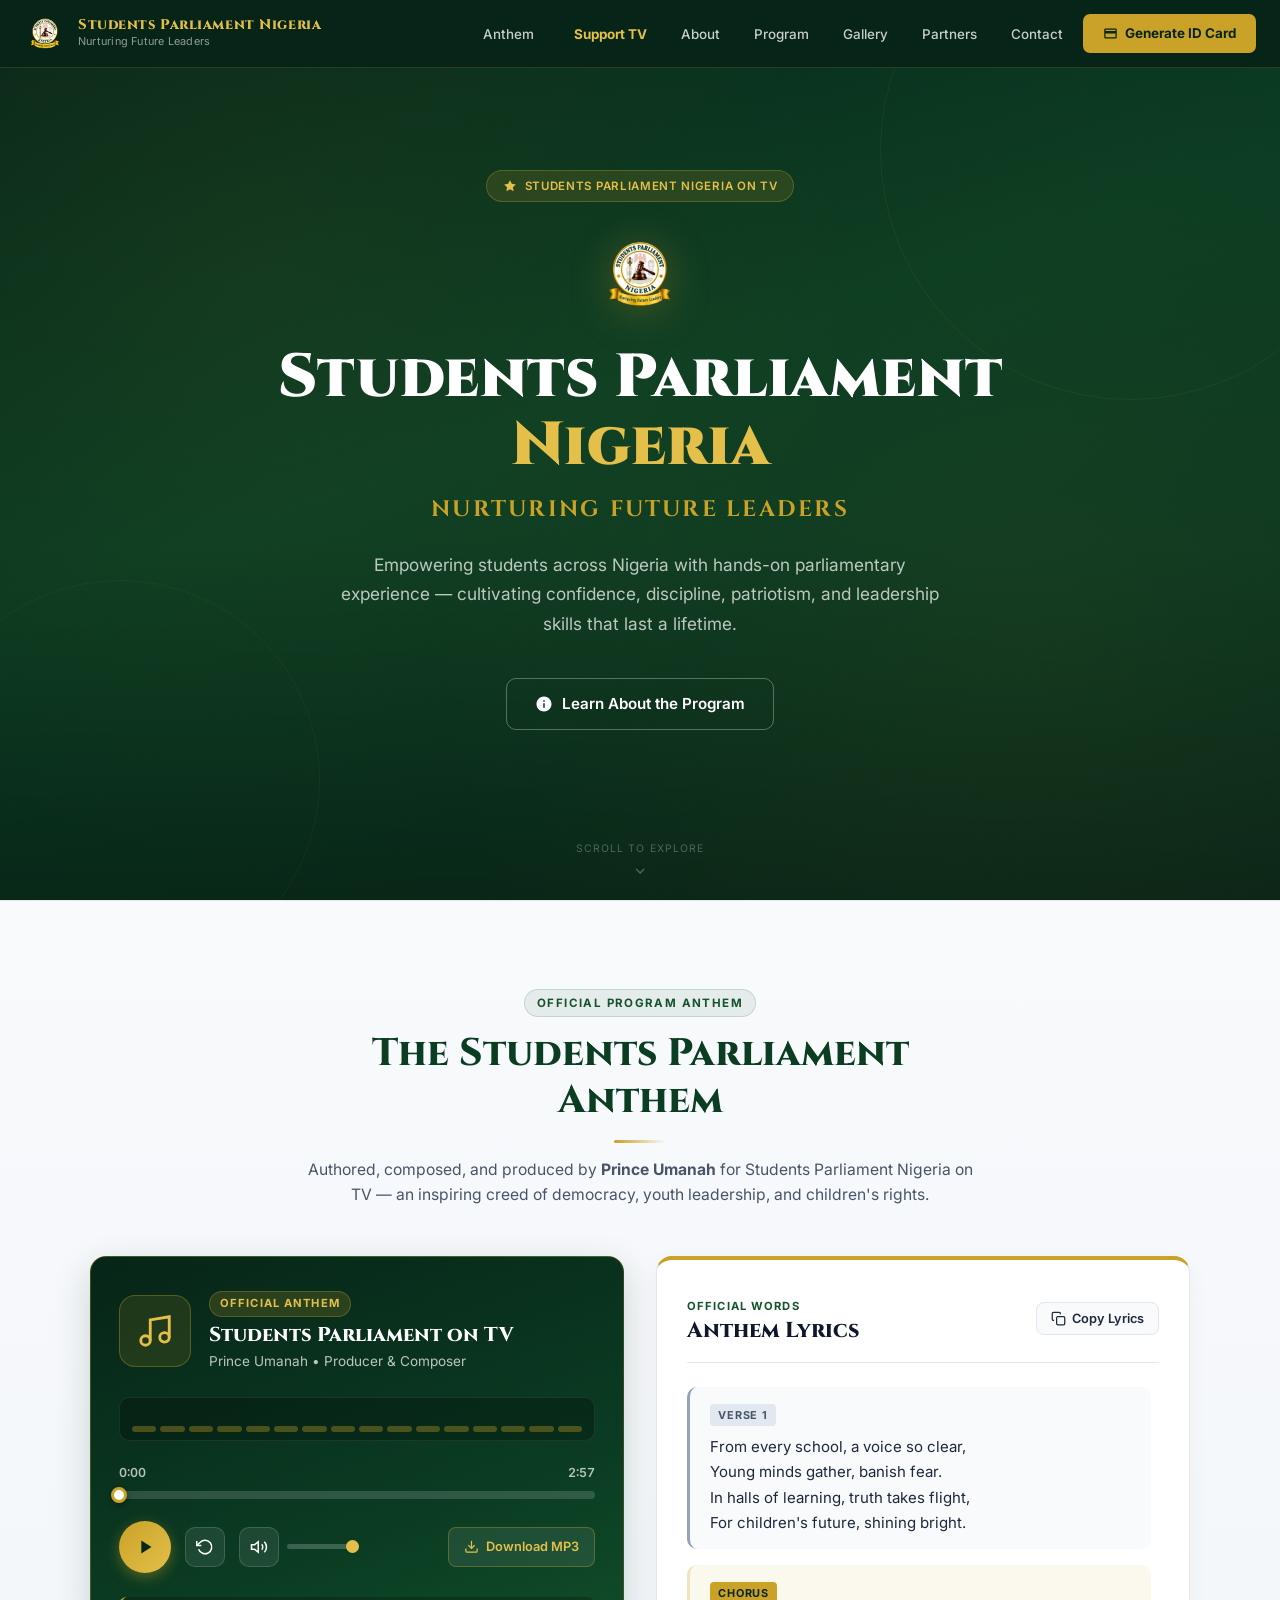
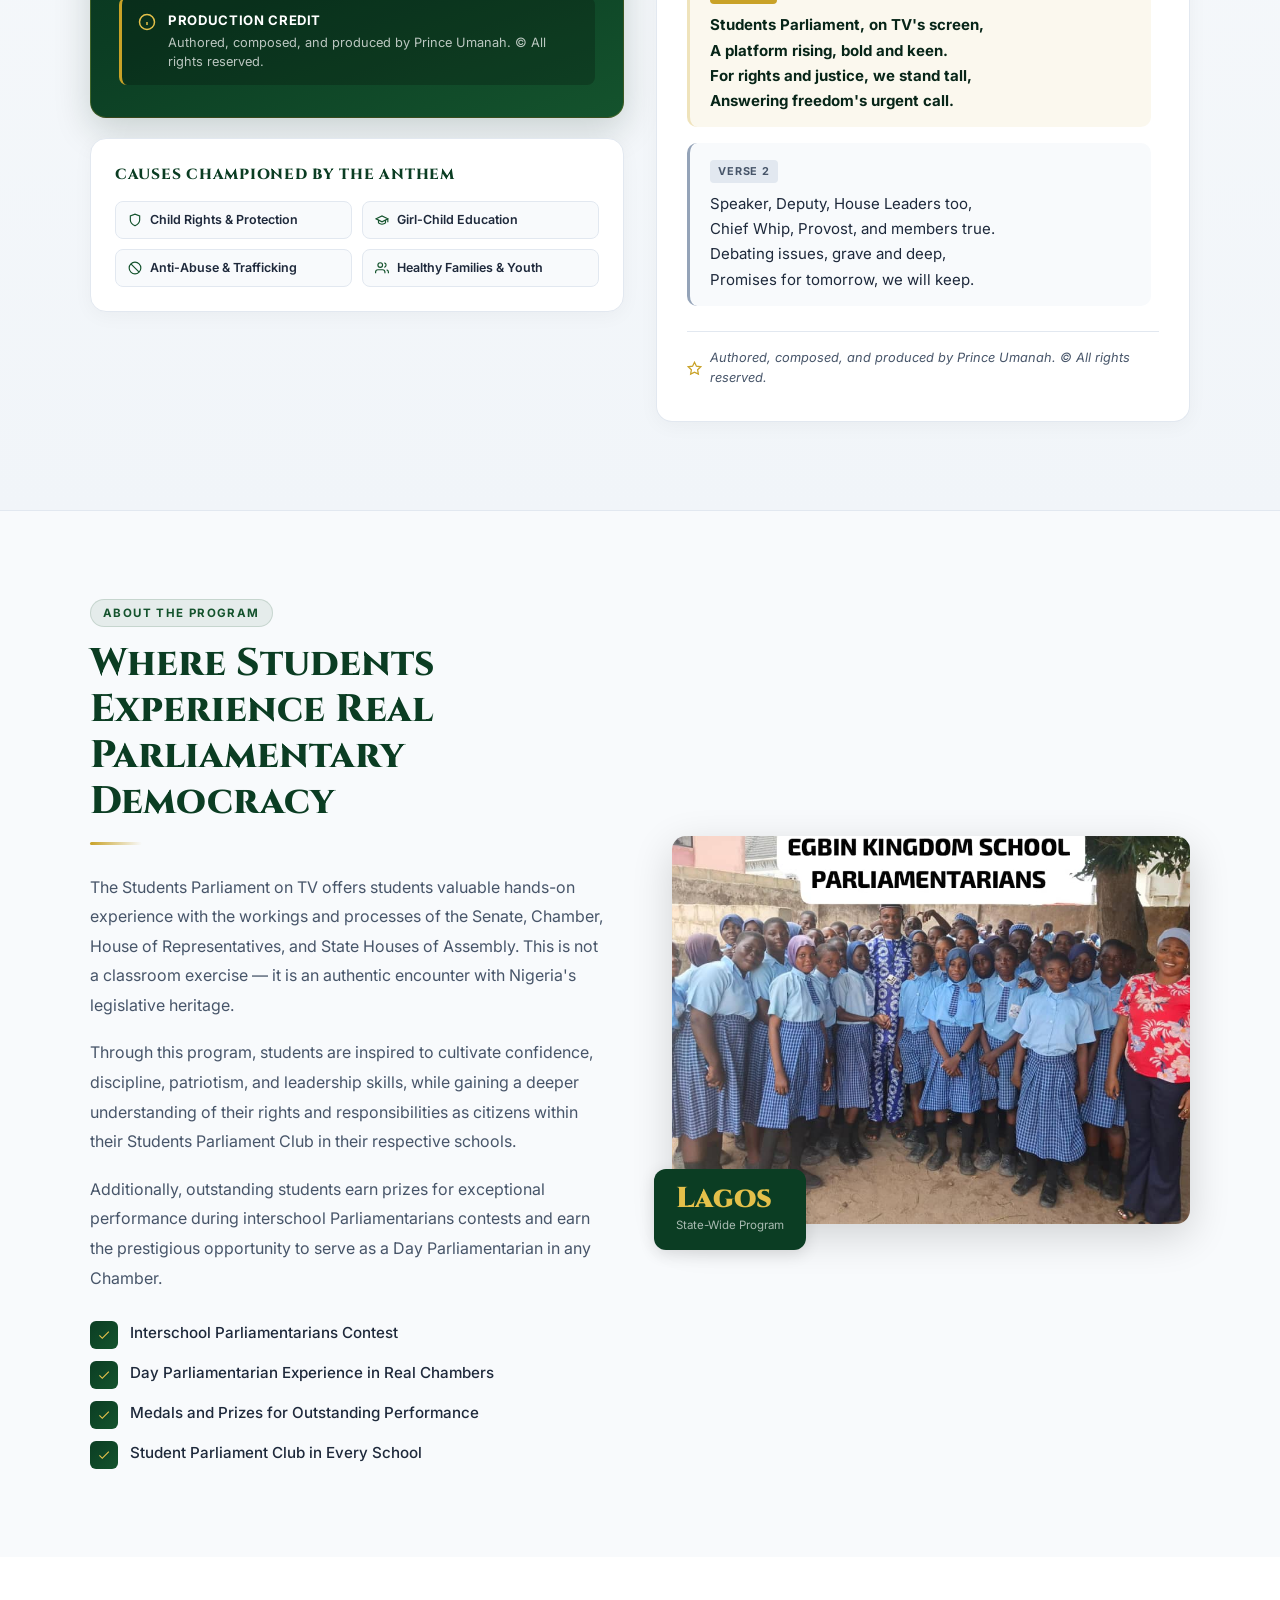
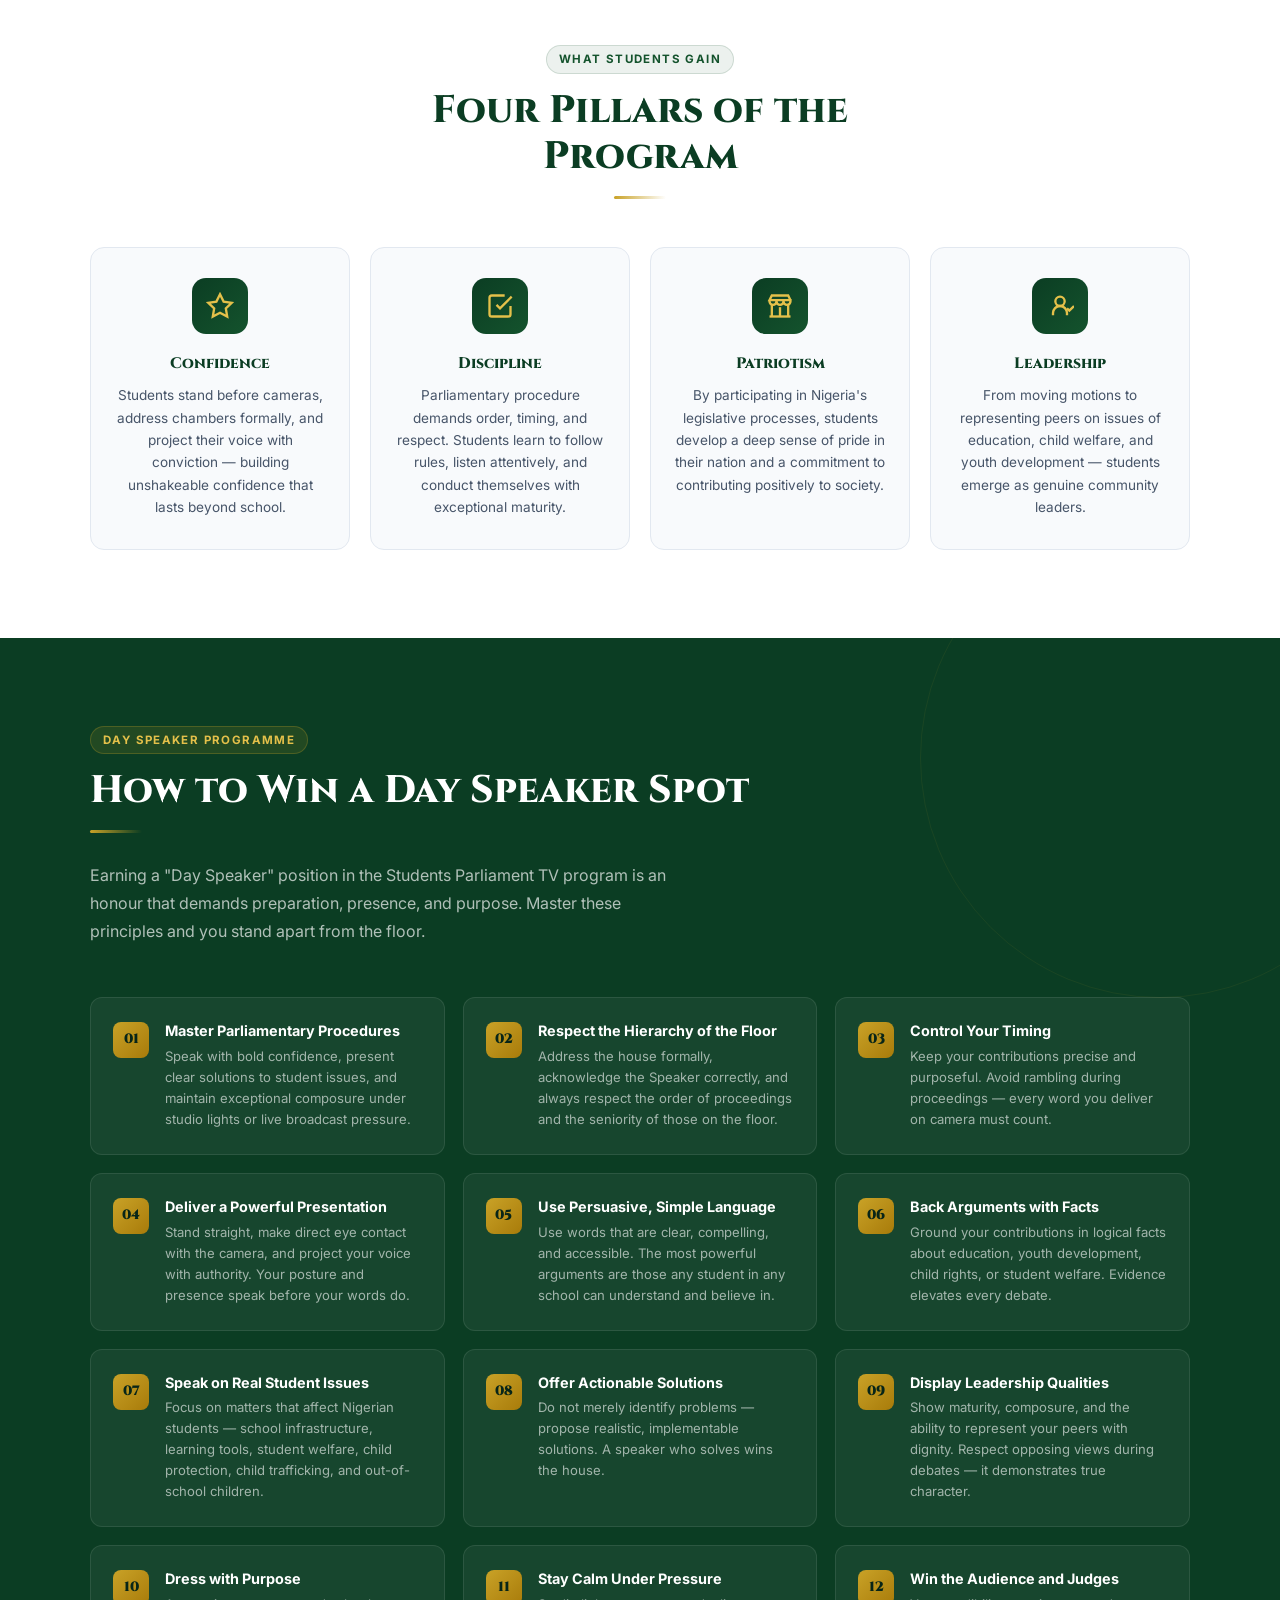
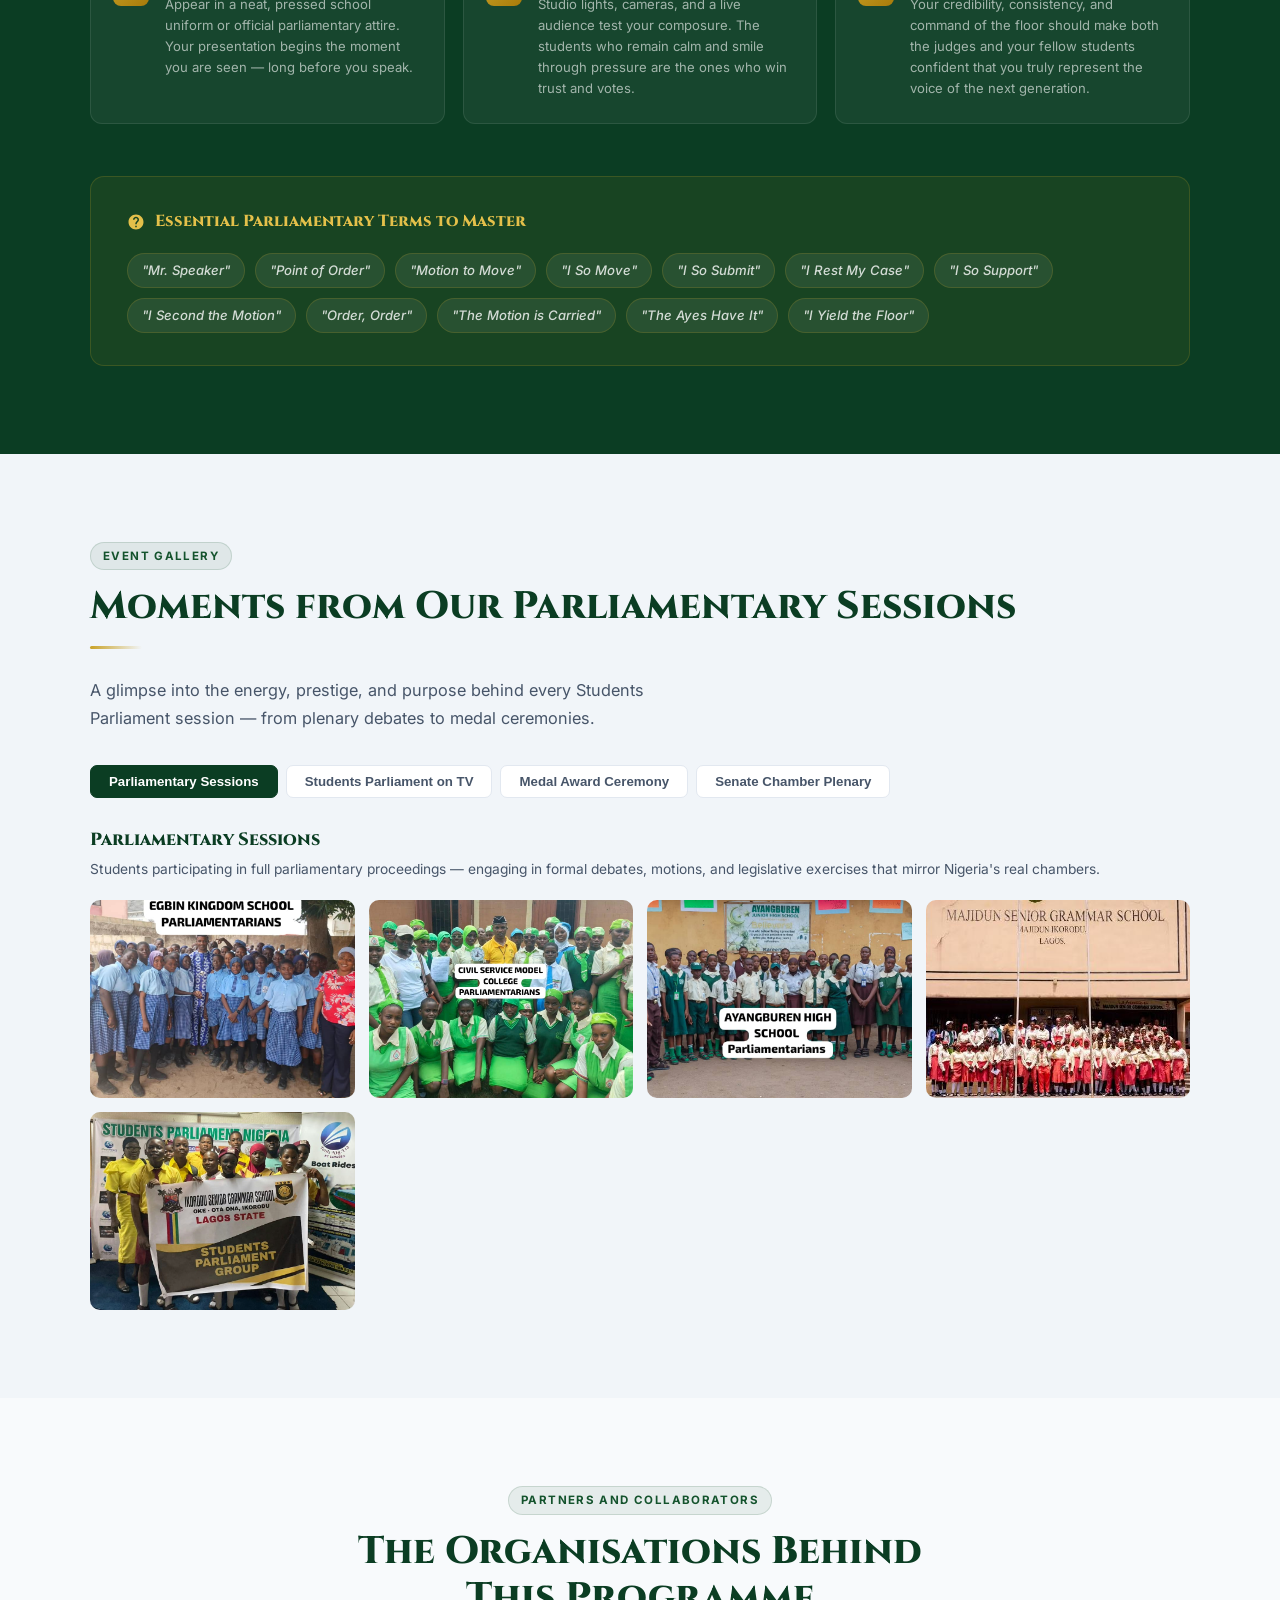
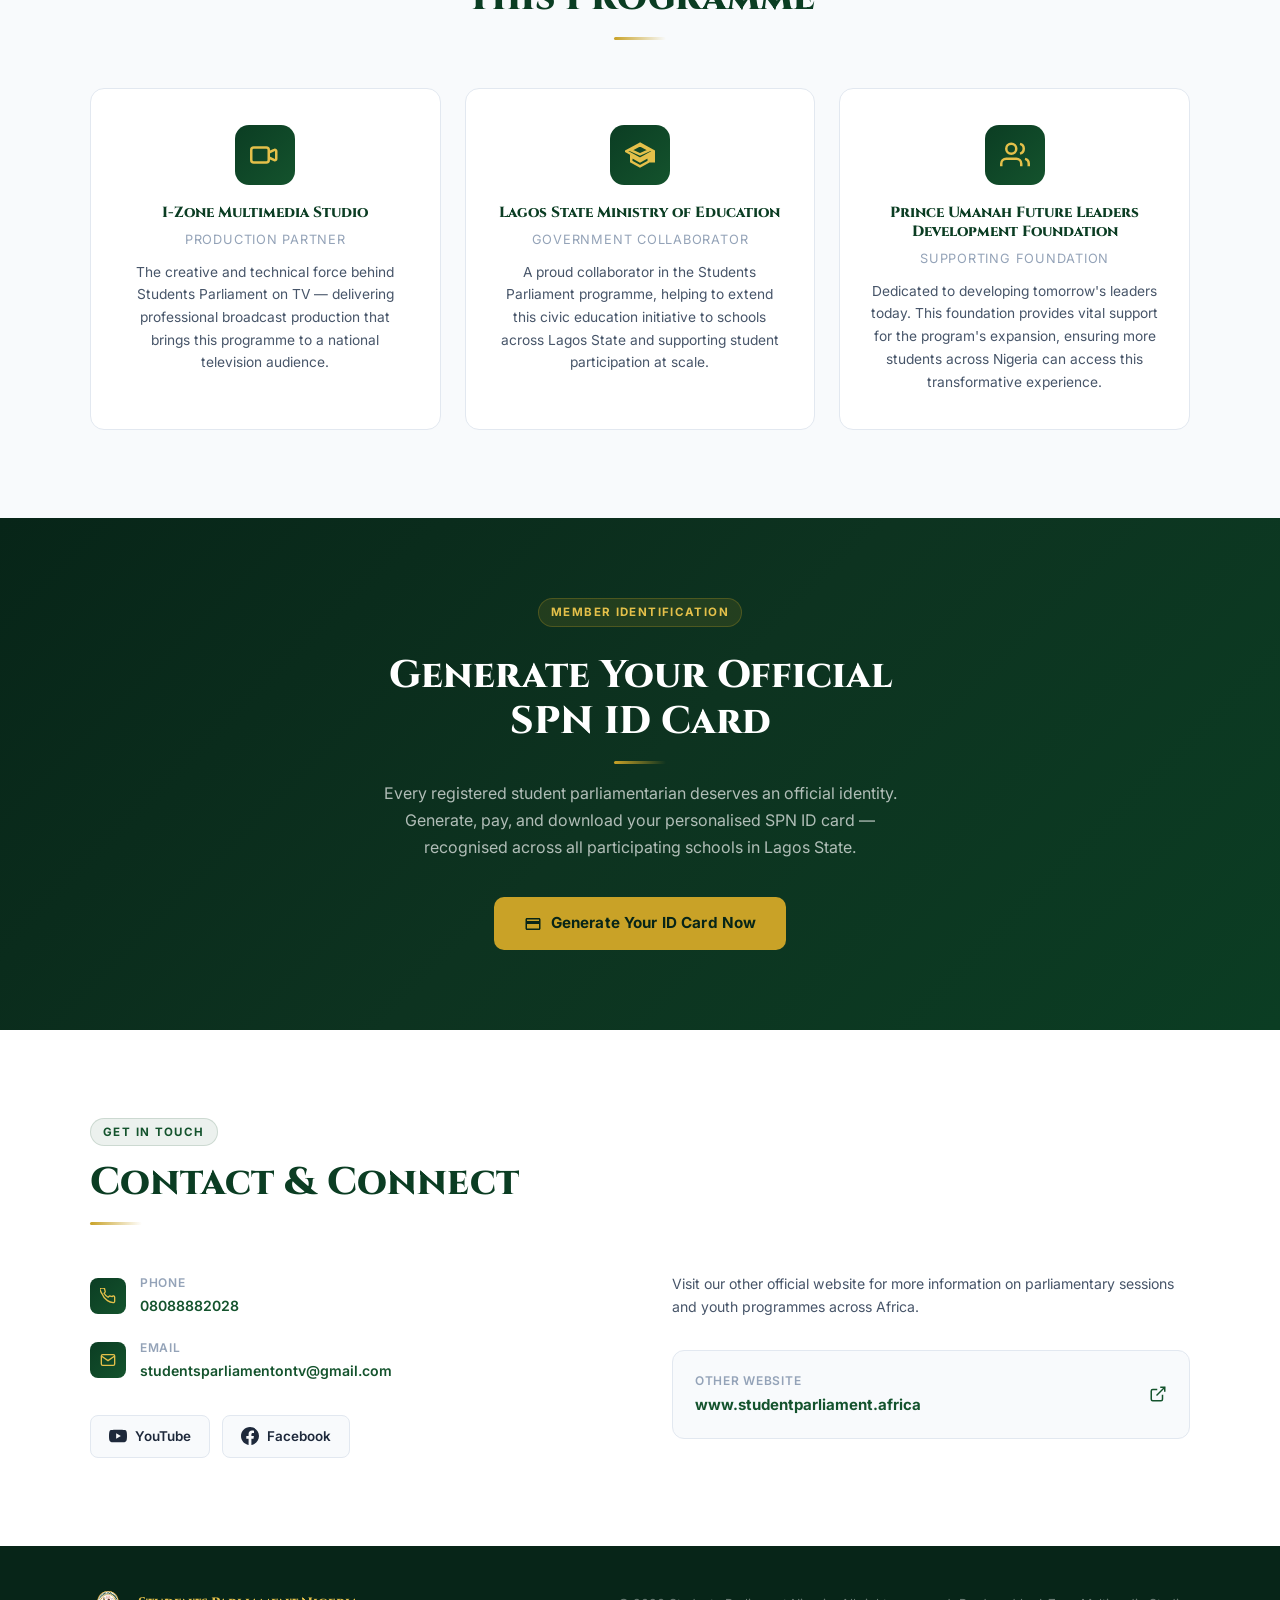
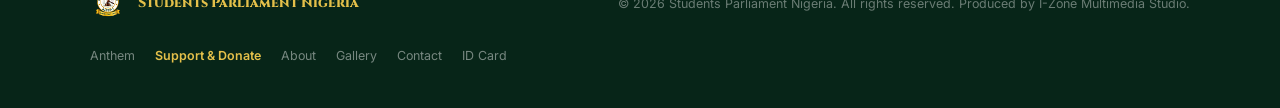
==== commit bd1d9478: "Add dedicated donor and sponsorship appeal page for Prince Umanah Future Leaders Development Foundat" ====
--- a/index.html
+++ b/index.html
@@ -1718,6 +1718,106 @@
       margin: 14px auto 0;
     }
 
+    /* Students Parliament TV Foundation Appeal Banner */
+    .spn-tv-appeal-banner {
+      max-width: 1020px;
+      margin: 36px auto 0;
+      background: linear-gradient(135deg, rgba(7, 37, 24, 0.95) 0%, rgba(13, 56, 34, 0.95) 100%);
+      border: 1px solid rgba(201, 162, 39, 0.35);
+      border-radius: 14px;
+      padding: 24px 30px;
+      display: flex;
+      align-items: center;
+      justify-content: space-between;
+      gap: 24px;
+      flex-wrap: wrap;
+      box-shadow: 0 10px 30px rgba(0, 0, 0, 0.35);
+    }
+
+    .spn-tv-appeal-left {
+      display: flex;
+      align-items: center;
+      gap: 20px;
+      flex: 1 1 500px;
+    }
+
+    .spn-tv-appeal-logo {
+      width: 72px;
+      height: 72px;
+      object-fit: contain;
+      background: #ffffff;
+      border-radius: 10px;
+      padding: 6px;
+      border: 1px solid rgba(201, 162, 39, 0.4);
+      flex-shrink: 0;
+    }
+
+    .spn-tv-appeal-text {
+      display: flex;
+      flex-direction: column;
+    }
+
+    .spn-tv-appeal-tag {
+      font-size: 0.72rem;
+      font-weight: 800;
+      letter-spacing: 0.1em;
+      text-transform: uppercase;
+      color: var(--gold-light);
+      margin-bottom: 4px;
+    }
+
+    .spn-tv-appeal-title {
+      font-family: 'Cinzel', serif;
+      font-size: 1.05rem;
+      font-weight: 700;
+      color: var(--white);
+      margin-bottom: 4px;
+    }
+
+    .spn-tv-appeal-desc {
+      font-size: 0.84rem;
+      color: rgba(255, 255, 255, 0.75);
+      line-height: 1.5;
+    }
+
+    .spn-tv-appeal-action {
+      flex-shrink: 0;
+    }
+
+    .btn-tv-appeal {
+      display: inline-flex;
+      align-items: center;
+      gap: 8px;
+      background: var(--gold);
+      color: var(--green-deep) !important;
+      font-weight: 700;
+      font-size: 0.86rem;
+      padding: 11px 22px;
+      border-radius: 8px;
+      text-decoration: none;
+      transition: background .2s;
+    }
+
+    .btn-tv-appeal:hover {
+      background: var(--gold-light);
+    }
+
+    @media (max-width: 600px) {
+      .spn-tv-appeal-banner {
+        padding: 20px 18px;
+        flex-direction: column;
+        align-items: stretch;
+      }
+      .spn-tv-appeal-left {
+        flex-direction: column;
+        text-align: center;
+      }
+      .btn-tv-appeal {
+        width: 100%;
+        justify-content: center;
+      }
+    }
+
     /* =====================================================================
        RESPONSIVE
     ===================================================================== */
@@ -1765,6 +1865,7 @@
   <ul class="nav-links">
     <li><a href="#anthem">Anthem</a></li>
     <li><a href="#tv" id="navLinkTv" style="display: none;">Parliament TV</a></li>
+    <li><a href="donate.html" style="color: var(--gold-light); font-weight: 700;">Support TV</a></li>
     <li><a href="#about">About</a></li>
     <li><a href="#program">Program</a></li>
     <li><a href="#gallery">Gallery</a></li>
@@ -1786,6 +1887,7 @@
 <div class="mobile-nav" id="mobileNav">
   <a href="#anthem" class="mobile-link">Official Anthem</a>
   <a href="#tv" class="mobile-link" id="mobileLinkTv" style="display: none;">Students Parliament TV</a>
+  <a href="donate.html" class="mobile-link" style="color: var(--gold-light); font-weight: 700;">Support TV Program</a>
   <a href="#about" class="mobile-link">About the Program</a>
   <a href="#program" class="mobile-link">Day Speaker Tips</a>
   <a href="#gallery" class="mobile-link">Event Gallery</a>
@@ -2068,6 +2170,26 @@
           referrerpolicy="strict-origin-when-cross-origin"
           allowfullscreen>
         </iframe>
+      </div>
+    </div>
+
+    <!-- Foundation Donor & Sponsorship Appeal Banner -->
+    <div class="spn-tv-appeal-banner">
+      <div class="spn-tv-appeal-left">
+        <img src="image/prince-umanah-foundation-logo.png" alt="Prince Umanah Future Leaders Development Foundation Crest" class="spn-tv-appeal-logo">
+        <div class="spn-tv-appeal-text">
+          <span class="spn-tv-appeal-tag">Donor &amp; Sponsorship Appeal</span>
+          <h3 class="spn-tv-appeal-title">Prince Umanah Future Leaders Development Foundation</h3>
+          <p class="spn-tv-appeal-desc">
+            Raising Tomorrow's Leaders Today. Support our nationwide television broadcasts, interschool parliamentary debates, and youth civic empowerment across Nigeria.
+          </p>
+        </div>
+      </div>
+      <div class="spn-tv-appeal-action">
+        <a href="donate.html" class="btn-tv-appeal">
+          <svg width="16" height="16" fill="none" stroke="currentColor" stroke-width="2" viewBox="0 0 24 24"><path d="M12 2v20M17 5H9.5a3.5 3.5 0 0 0 0 7h5a3.5 3.5 0 0 1 0 7H6"></path></svg>
+          <span>Support This Program</span>
+        </a>
       </div>
     </div>
   </div>
@@ -2606,6 +2728,7 @@
     </div>
     <ul class="footer-links">
       <li><a href="#anthem">Anthem</a></li>
+      <li><a href="donate.html" style="color: var(--gold-light); font-weight: 600;">Support &amp; Donate</a></li>
       <li><a href="#about">About</a></li>
       <li><a href="#gallery">Gallery</a></li>
       <li><a href="#contact">Contact</a></li>
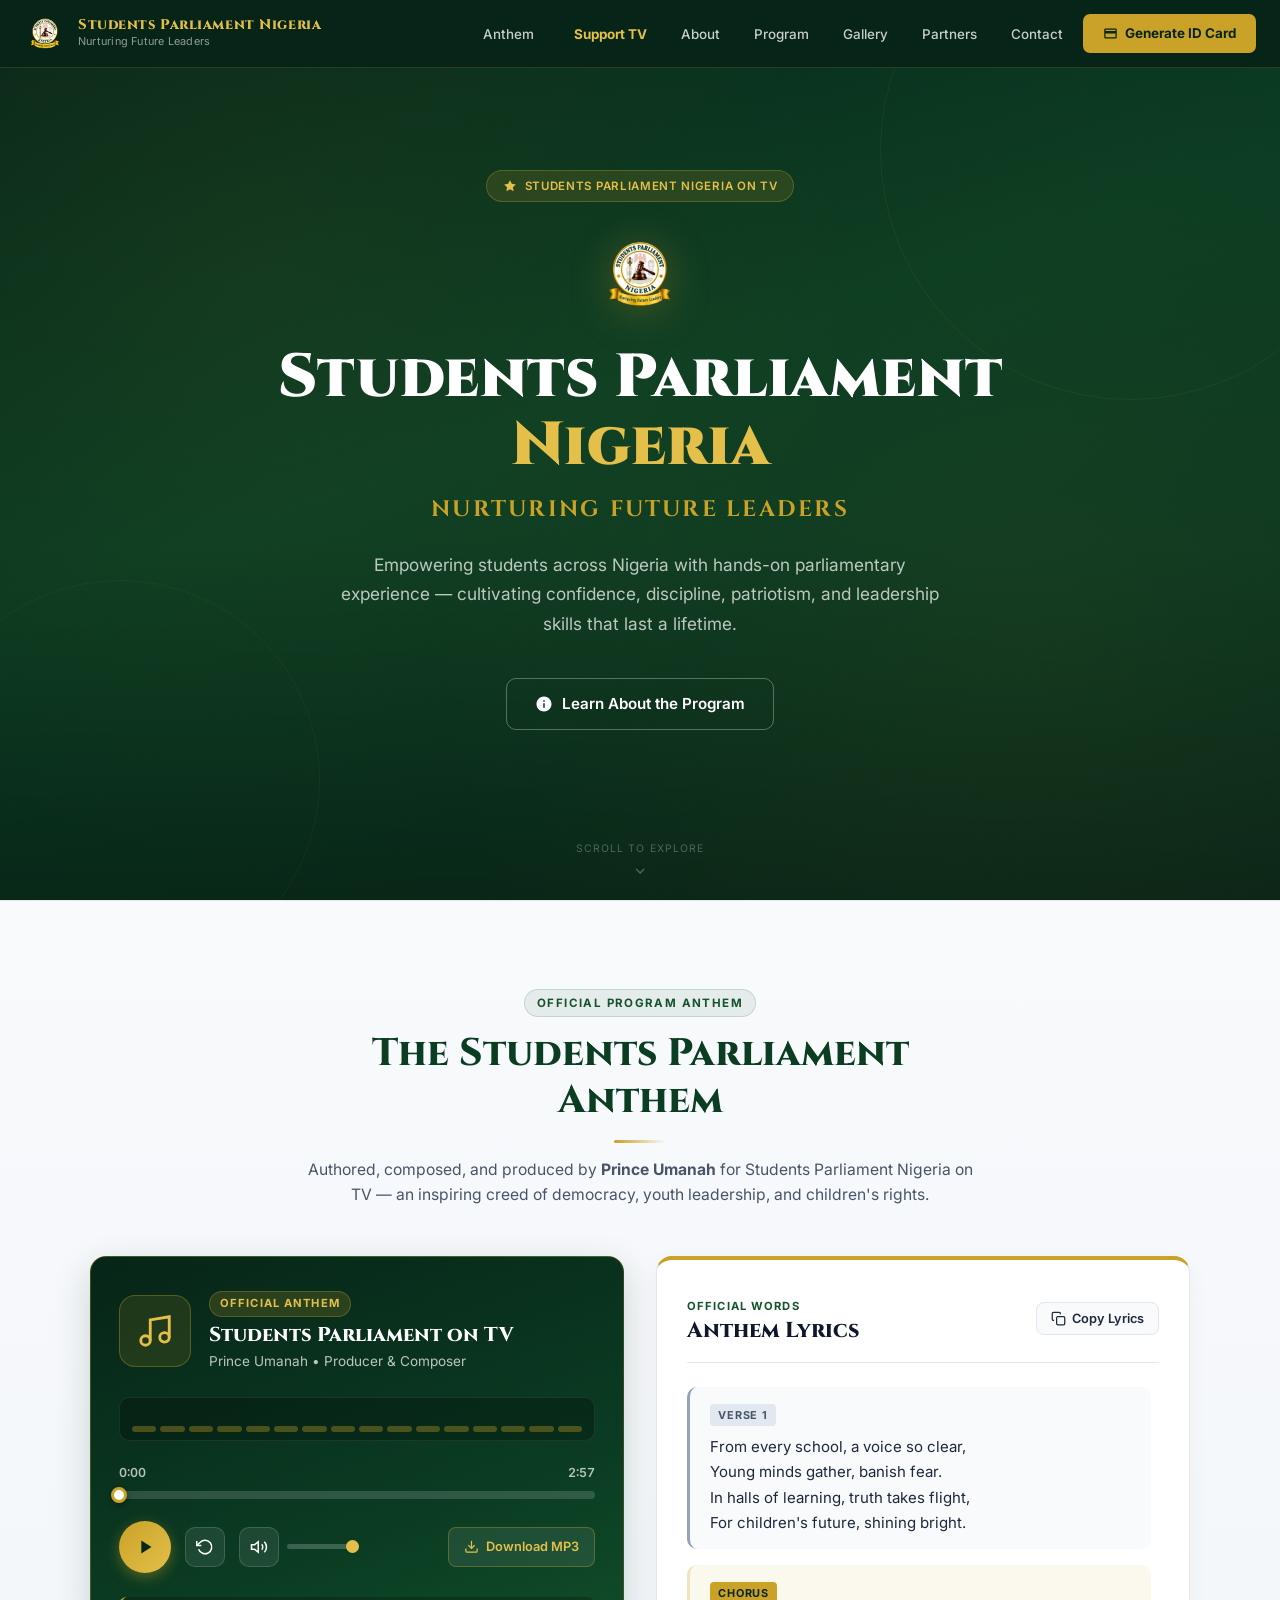
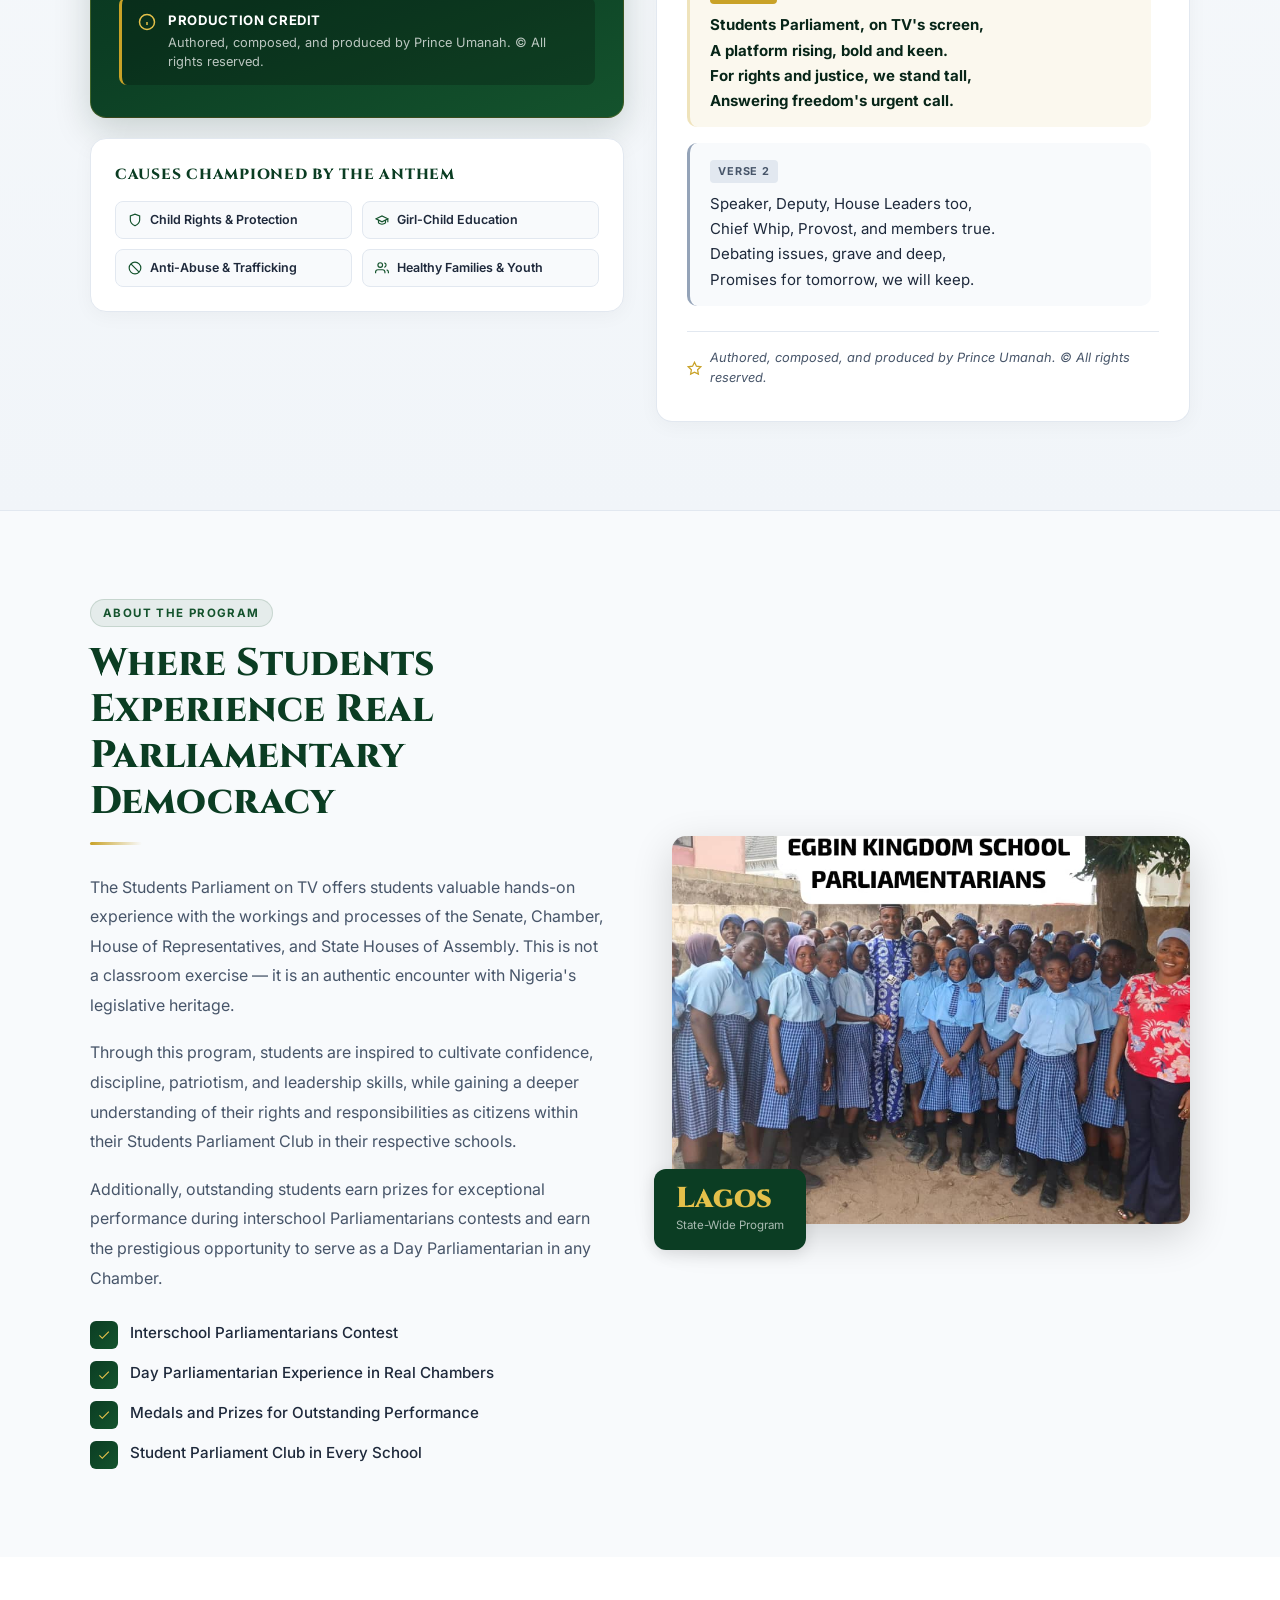
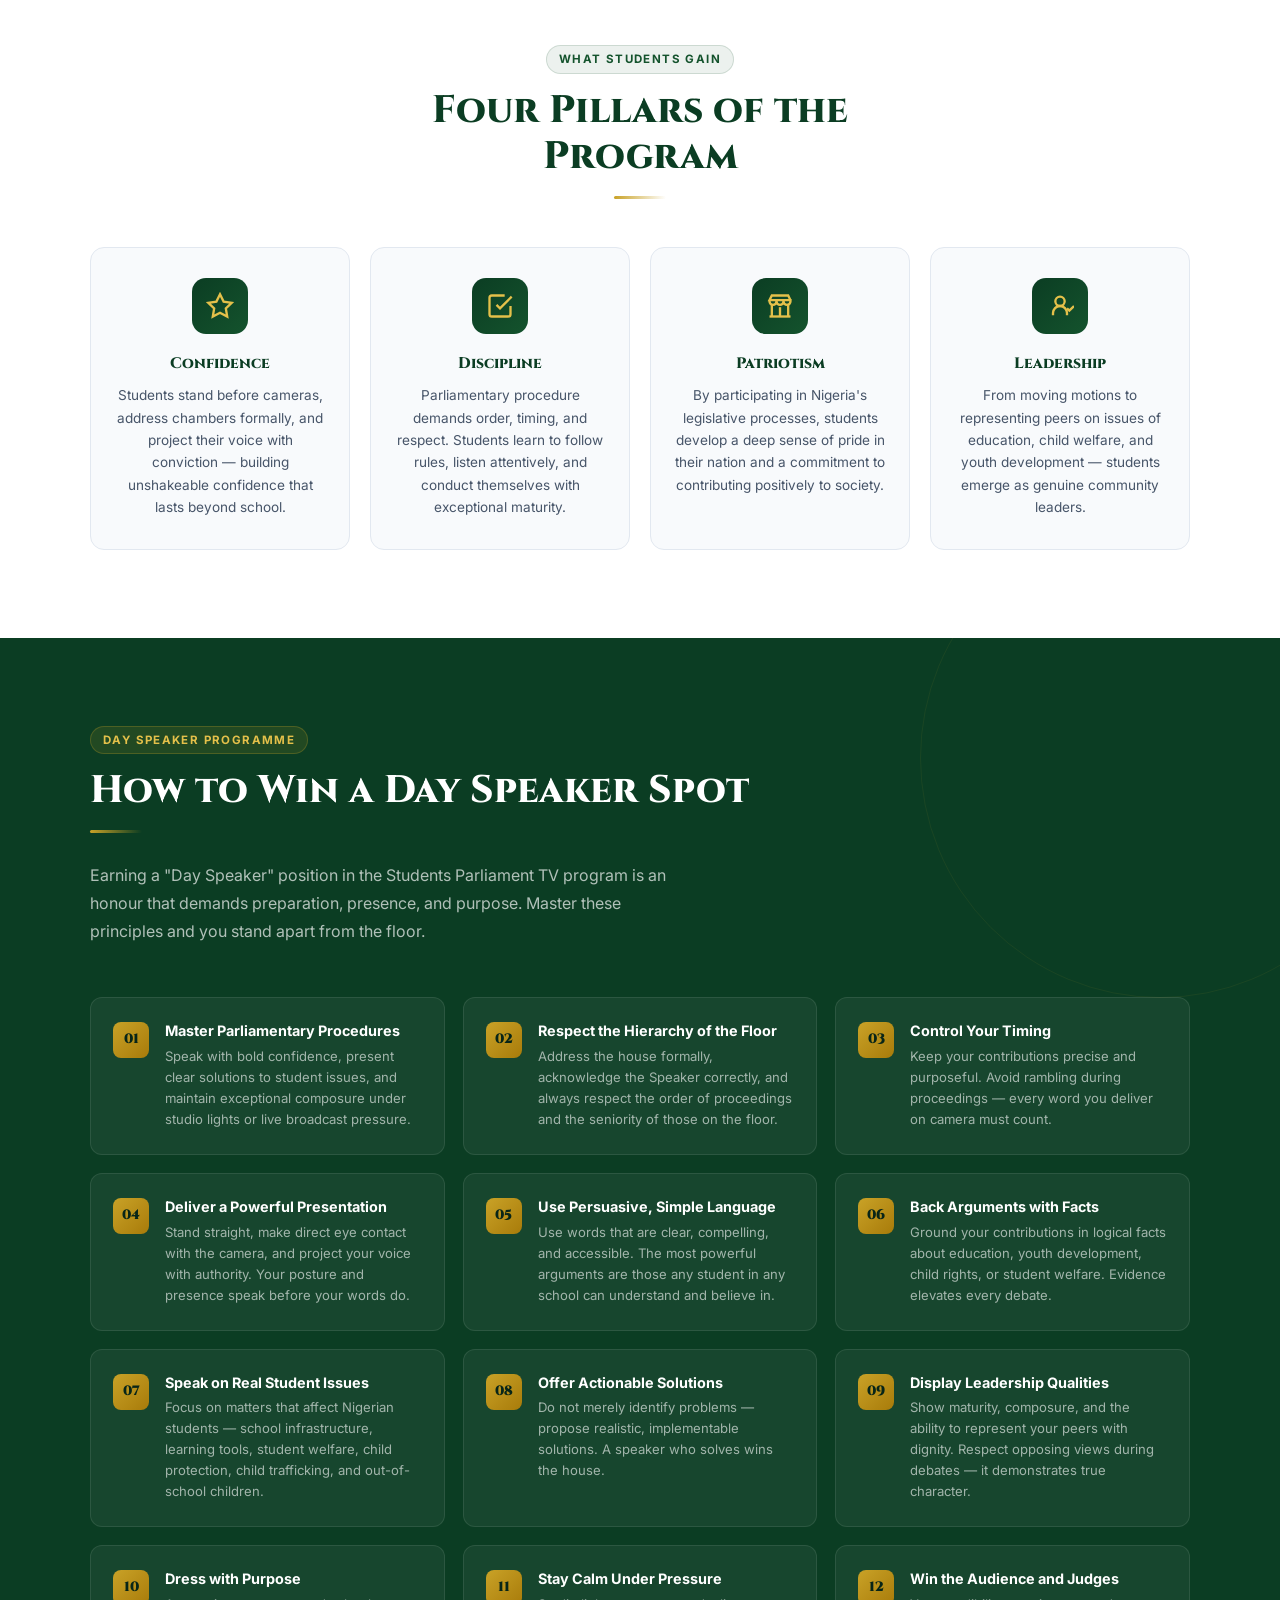
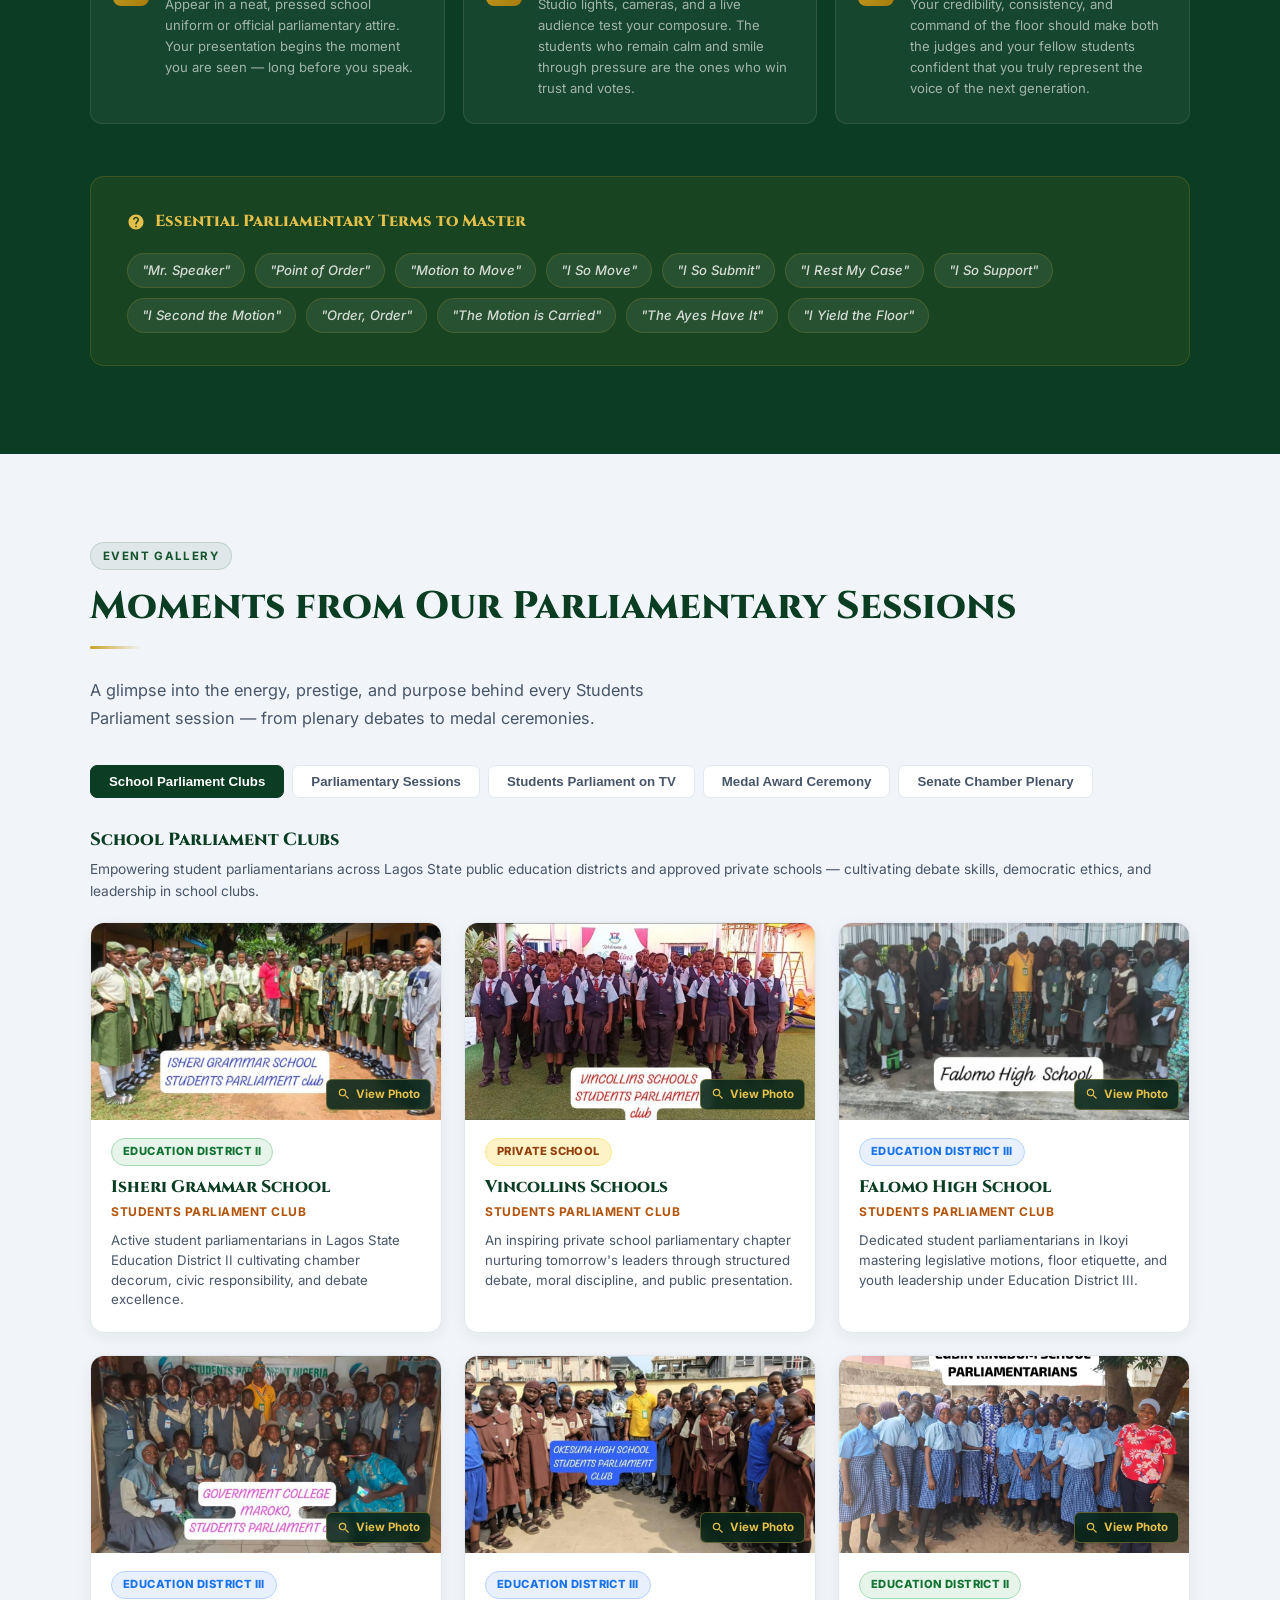
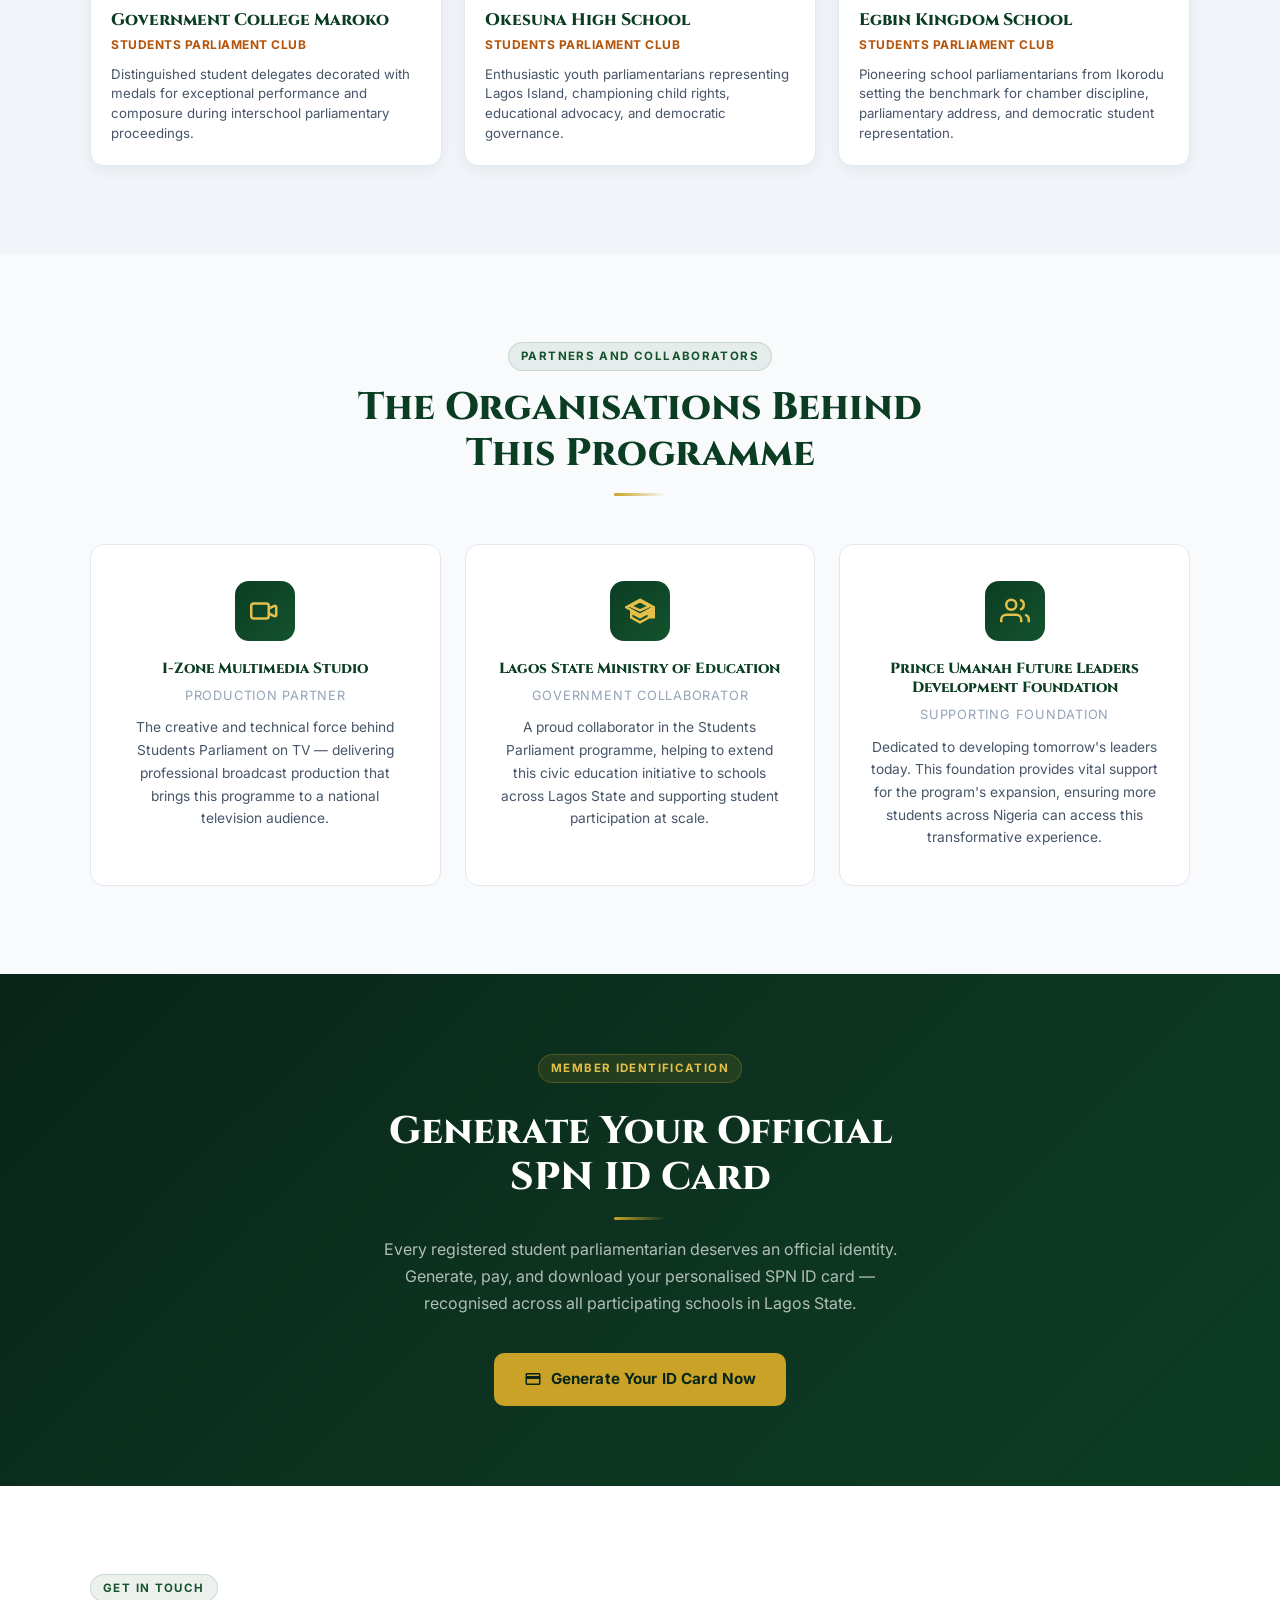
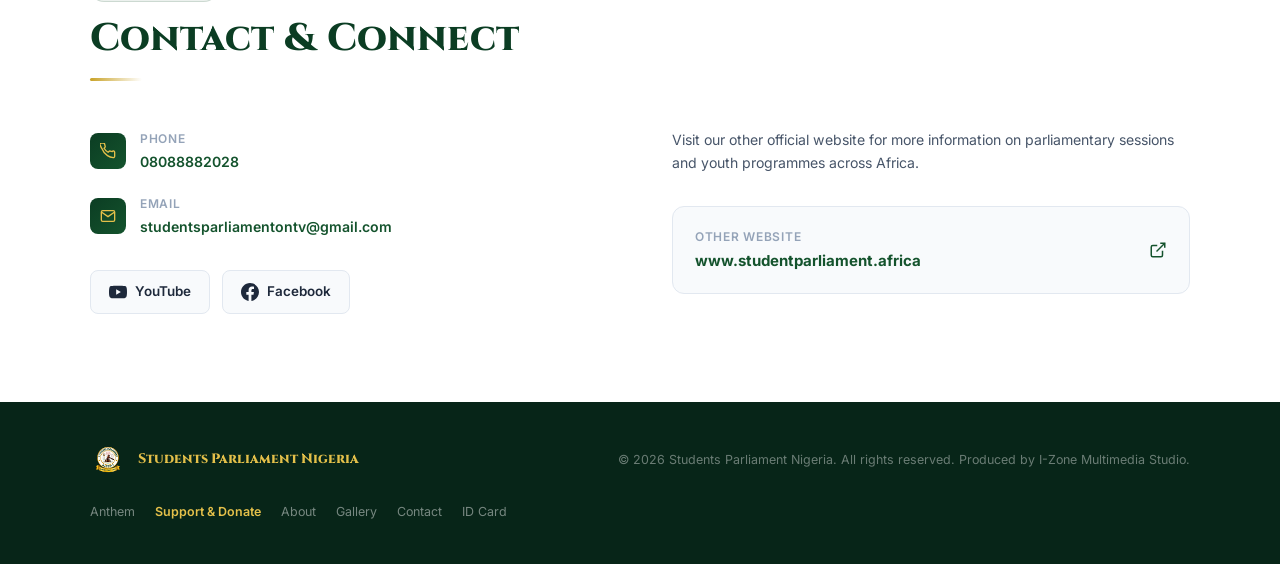
==== commit f4802303: "Add School Parliament Clubs gallery tab on homepage with dedicated cards, district badges, and write" ====
--- a/index.html
+++ b/index.html
@@ -1249,6 +1249,154 @@
       line-height: 1.3;
     }
 
+    /* =====================================================================
+       SCHOOL PARLIAMENT CLUBS CARDS
+    ===================================================================== */
+    .school-clubs-grid {
+      display: grid;
+      grid-template-columns: repeat(auto-fill, minmax(290px, 1fr));
+      gap: 22px;
+    }
+
+    .school-club-card {
+      background: var(--white);
+      border-radius: 14px;
+      overflow: hidden;
+      border: 1px solid var(--gray-200);
+      box-shadow: 0 4px 16px rgba(7, 37, 24, 0.06);
+      display: flex;
+      flex-direction: column;
+      cursor: pointer;
+      transform: none !important;
+      transition: border-color .2s ease, box-shadow .2s ease;
+    }
+
+    .school-club-card:hover {
+      border-color: rgba(228, 192, 74, 0.6);
+      box-shadow: 0 8px 24px rgba(7, 37, 24, 0.12);
+    }
+
+    .school-club-img-wrap {
+      position: relative;
+      width: 100%;
+      aspect-ratio: 16 / 9;
+      background: #072518;
+      overflow: hidden;
+    }
+
+    .school-club-img-wrap img {
+      width: 100%;
+      height: 100%;
+      object-fit: cover;
+      display: block;
+      transition: transform .35s ease;
+    }
+
+    .school-club-card:hover .school-club-img-wrap img {
+      transform: scale(1.03);
+    }
+
+    .school-club-zoom-badge {
+      position: absolute;
+      bottom: 10px;
+      right: 10px;
+      background: rgba(7, 37, 24, 0.88);
+      backdrop-filter: blur(4px);
+      color: #e4c04a;
+      font-size: 0.72rem;
+      font-weight: 700;
+      padding: 5px 10px;
+      border-radius: 6px;
+      display: inline-flex;
+      align-items: center;
+      gap: 5px;
+      border: 1px solid rgba(228, 192, 74, 0.35);
+      pointer-events: none;
+    }
+
+    .school-club-info {
+      padding: 18px 20px 22px;
+      display: flex;
+      flex-direction: column;
+      flex-grow: 1;
+    }
+
+    .school-club-meta {
+      display: flex;
+      align-items: center;
+      gap: 8px;
+      margin-bottom: 10px;
+      flex-wrap: wrap;
+    }
+
+    .school-badge {
+      font-size: 0.7rem;
+      font-weight: 800;
+      letter-spacing: 0.4px;
+      text-transform: uppercase;
+      padding: 4px 11px;
+      border-radius: 999px;
+      display: inline-flex;
+      align-items: center;
+    }
+
+    .badge-district-ii {
+      background: #e6f4ea;
+      color: #137333;
+      border: 1px solid #a8dab5;
+    }
+
+    .badge-district-iii {
+      background: #e8f0fe;
+      color: #1a73e8;
+      border: 1px solid #b6d4fe;
+    }
+
+    .badge-private {
+      background: #fef3c7;
+      color: #92400e;
+      border: 1px solid #fde68a;
+    }
+
+    .school-club-name {
+      font-family: 'Cinzel', serif;
+      font-size: 1.05rem;
+      font-weight: 800;
+      color: var(--green-dark);
+      margin: 0 0 4px;
+      line-height: 1.35;
+    }
+
+    .school-club-role {
+      font-size: 0.75rem;
+      font-weight: 700;
+      color: #b45309;
+      text-transform: uppercase;
+      letter-spacing: 0.5px;
+      margin-bottom: 10px;
+    }
+
+    .school-club-caption {
+      font-size: 0.83rem;
+      color: var(--gray-600);
+      line-height: 1.48;
+      margin: 0;
+      flex-grow: 1;
+    }
+
+    @media (max-width: 640px) {
+      .school-clubs-grid {
+        grid-template-columns: 1fr;
+        gap: 16px;
+      }
+      .school-club-info {
+        padding: 14px 16px 18px;
+      }
+      .school-club-name {
+        font-size: 0.98rem;
+      }
+    }
+
     /* Lightbox */
     .lightbox {
       display: none;
@@ -1836,6 +1984,11 @@
     }
 
     @media (max-width: 560px) {
+      .navbar { padding: 0 14px; height: 62px; }
+      .nav-brand { gap: 8px; max-width: calc(100% - 44px); }
+      .nav-logo { width: 34px; height: 34px; }
+      .nav-brand-name { font-size: 0.78rem; white-space: nowrap; overflow: hidden; text-overflow: ellipsis; }
+      .nav-brand-sub { font-size: 0.62rem; white-space: nowrap; overflow: hidden; text-overflow: ellipsis; }
       section { padding: 60px 20px; }
       .pillars-grid { grid-template-columns: 1fr; }
       .anthem-controls-row { justify-content: space-between; }
@@ -2187,7 +2340,7 @@
       </div>
       <div class="spn-tv-appeal-action">
         <a href="donate.html" class="btn-tv-appeal">
-          <svg width="16" height="16" fill="none" stroke="currentColor" stroke-width="2" viewBox="0 0 24 24"><path d="M12 2v20M17 5H9.5a3.5 3.5 0 0 0 0 7h5a3.5 3.5 0 0 1 0 7H6"></path></svg>
+          <svg width="16" height="16" fill="none" stroke="currentColor" stroke-width="2" stroke-linecap="round" stroke-linejoin="round" viewBox="0 0 24 24"><path d="M6 20V4l12 16V4M4 10h16M4 14h16"></path></svg>
           <span>Support This Program</span>
         </a>
       </div>
@@ -2433,14 +2586,154 @@
     <p class="section-subtitle">A glimpse into the energy, prestige, and purpose behind every Students Parliament session — from plenary debates to medal ceremonies.</p>
 
     <div class="gallery-tabs">
-      <button class="gallery-tab active" data-event="ev1">Parliamentary Sessions</button>
+      <button class="gallery-tab active" data-event="ev-schools">School Parliament Clubs</button>
+      <button class="gallery-tab" data-event="ev1">Parliamentary Sessions</button>
       <button class="gallery-tab" data-event="ev2">Students Parliament on TV</button>
       <button class="gallery-tab" data-event="ev3">Medal Award Ceremony</button>
       <button class="gallery-tab" data-event="ev4">Senate Chamber Plenary</button>
     </div>
 
+    <!-- Event: School Parliament Clubs -->
+    <div class="gallery-event active" id="gallery-ev-schools">
+      <div class="gallery-event-header">
+        <h3 class="gallery-event-title">School Parliament Clubs</h3>
+        <p class="gallery-event-caption">
+          Empowering student parliamentarians across Lagos State public education districts and approved private schools — cultivating debate skills, democratic ethics, and leadership in school clubs.
+        </p>
+      </div>
+      <div class="school-clubs-grid">
+
+        <!-- 1. Isheri Grammar School -->
+        <div class="school-club-card" onclick="openLightbox(this)" data-src="gallery/school-isheri.jpeg" data-caption="Isheri Grammar School — Students Parliament Club (Education District II, Lagos State)">
+          <div class="school-club-img-wrap">
+            <img src="gallery/school-isheri.jpeg" alt="Isheri Grammar School Students Parliament Club" loading="lazy">
+            <div class="school-club-zoom-badge">
+              <svg width="14" height="14" fill="currentColor" viewBox="0 0 24 24"><path d="M15.5 14h-.79l-.28-.27A6.471 6.471 0 0 0 16 9.5 6.5 6.5 0 1 0 9.5 16c1.61 0 3.09-.59 4.23-1.57l.27.28v.79l5 4.99L20.49 19l-4.99-5zm-6 0C7.01 14 5 11.99 5 9.5S7.01 5 9.5 5 14 7.01 14 9.5 11.99 14 9.5 14z"/></svg>
+              <span>View Photo</span>
+            </div>
+          </div>
+          <div class="school-club-info">
+            <div class="school-club-meta">
+              <span class="school-badge badge-district-ii">Education District II</span>
+            </div>
+            <h4 class="school-club-name">Isheri Grammar School</h4>
+            <div class="school-club-role">Students Parliament Club</div>
+            <p class="school-club-caption">
+              Active student parliamentarians in Lagos State Education District II cultivating chamber decorum, civic responsibility, and debate excellence.
+            </p>
+          </div>
+        </div>
+
+        <!-- 2. Vincollins Schools -->
+        <div class="school-club-card" onclick="openLightbox(this)" data-src="gallery/school-vincollins.jpeg" data-caption="Vincollins Schools — Students Parliament Club (Private School Chapter)">
+          <div class="school-club-img-wrap">
+            <img src="gallery/school-vincollins.jpeg" alt="Vincollins Schools Students Parliament Club" loading="lazy">
+            <div class="school-club-zoom-badge">
+              <svg width="14" height="14" fill="currentColor" viewBox="0 0 24 24"><path d="M15.5 14h-.79l-.28-.27A6.471 6.471 0 0 0 16 9.5 6.5 6.5 0 1 0 9.5 16c1.61 0 3.09-.59 4.23-1.57l.27.28v.79l5 4.99L20.49 19l-4.99-5zm-6 0C7.01 14 5 11.99 5 9.5S7.01 5 9.5 5 14 7.01 14 9.5 11.99 14 9.5 14z"/></svg>
+              <span>View Photo</span>
+            </div>
+          </div>
+          <div class="school-club-info">
+            <div class="school-club-meta">
+              <span class="school-badge badge-private">Private School</span>
+            </div>
+            <h4 class="school-club-name">Vincollins Schools</h4>
+            <div class="school-club-role">Students Parliament Club</div>
+            <p class="school-club-caption">
+              An inspiring private school parliamentary chapter nurturing tomorrow's leaders through structured debate, moral discipline, and public presentation.
+            </p>
+          </div>
+        </div>
+
+        <!-- 3. Falomo High School -->
+        <div class="school-club-card" onclick="openLightbox(this)" data-src="gallery/school-falomo.jpeg" data-caption="Falomo High School, Ikoyi — Students Parliament Club (Education District III)">
+          <div class="school-club-img-wrap">
+            <img src="gallery/school-falomo.jpeg" alt="Falomo High School Students Parliament Club" loading="lazy">
+            <div class="school-club-zoom-badge">
+              <svg width="14" height="14" fill="currentColor" viewBox="0 0 24 24"><path d="M15.5 14h-.79l-.28-.27A6.471 6.471 0 0 0 16 9.5 6.5 6.5 0 1 0 9.5 16c1.61 0 3.09-.59 4.23-1.57l.27.28v.79l5 4.99L20.49 19l-4.99-5zm-6 0C7.01 14 5 11.99 5 9.5S7.01 5 9.5 5 14 7.01 14 9.5 11.99 14 9.5 14z"/></svg>
+              <span>View Photo</span>
+            </div>
+          </div>
+          <div class="school-club-info">
+            <div class="school-club-meta">
+              <span class="school-badge badge-district-iii">Education District III</span>
+            </div>
+            <h4 class="school-club-name">Falomo High School</h4>
+            <div class="school-club-role">Students Parliament Club</div>
+            <p class="school-club-caption">
+              Dedicated student parliamentarians in Ikoyi mastering legislative motions, floor etiquette, and youth leadership under Education District III.
+            </p>
+          </div>
+        </div>
+
+        <!-- 4. Government College Maroko -->
+        <div class="school-club-card" onclick="openLightbox(this)" data-src="gallery/school-maroko.jpeg" data-caption="Government College Maroko — Students Parliament Club (Education District III)">
+          <div class="school-club-img-wrap">
+            <img src="gallery/school-maroko.jpeg" alt="Government College Maroko Students Parliament Club" loading="lazy">
+            <div class="school-club-zoom-badge">
+              <svg width="14" height="14" fill="currentColor" viewBox="0 0 24 24"><path d="M15.5 14h-.79l-.28-.27A6.471 6.471 0 0 0 16 9.5 6.5 6.5 0 1 0 9.5 16c1.61 0 3.09-.59 4.23-1.57l.27.28v.79l5 4.99L20.49 19l-4.99-5zm-6 0C7.01 14 5 11.99 5 9.5S7.01 5 9.5 5 14 7.01 14 9.5 11.99 14 9.5 14z"/></svg>
+              <span>View Photo</span>
+            </div>
+          </div>
+          <div class="school-club-info">
+            <div class="school-club-meta">
+              <span class="school-badge badge-district-iii">Education District III</span>
+            </div>
+            <h4 class="school-club-name">Government College Maroko</h4>
+            <div class="school-club-role">Students Parliament Club</div>
+            <p class="school-club-caption">
+              Distinguished student delegates decorated with medals for exceptional performance and composure during interschool parliamentary proceedings.
+            </p>
+          </div>
+        </div>
+
+        <!-- 5. Okesuna High School -->
+        <div class="school-club-card" onclick="openLightbox(this)" data-src="gallery/school-okesuna.jpeg" data-caption="Okesuna High School — Students Parliament Club (Education District III)">
+          <div class="school-club-img-wrap">
+            <img src="gallery/school-okesuna.jpeg" alt="Okesuna High School Students Parliament Club" loading="lazy">
+            <div class="school-club-zoom-badge">
+              <svg width="14" height="14" fill="currentColor" viewBox="0 0 24 24"><path d="M15.5 14h-.79l-.28-.27A6.471 6.471 0 0 0 16 9.5 6.5 6.5 0 1 0 9.5 16c1.61 0 3.09-.59 4.23-1.57l.27.28v.79l5 4.99L20.49 19l-4.99-5zm-6 0C7.01 14 5 11.99 5 9.5S7.01 5 9.5 5 14 7.01 14 9.5 11.99 14 9.5 14z"/></svg>
+              <span>View Photo</span>
+            </div>
+          </div>
+          <div class="school-club-info">
+            <div class="school-club-meta">
+              <span class="school-badge badge-district-iii">Education District III</span>
+            </div>
+            <h4 class="school-club-name">Okesuna High School</h4>
+            <div class="school-club-role">Students Parliament Club</div>
+            <p class="school-club-caption">
+              Enthusiastic youth parliamentarians representing Lagos Island, championing child rights, educational advocacy, and democratic governance.
+            </p>
+          </div>
+        </div>
+
+        <!-- 6. Egbin Kingdom School -->
+        <div class="school-club-card" onclick="openLightbox(this)" data-src="gallery/ev1-01.jpeg" data-caption="Egbin Kingdom School — Students Parliament Club (Education District II)">
+          <div class="school-club-img-wrap">
+            <img src="gallery/ev1-01.jpeg" alt="Egbin Kingdom School Parliamentarians" loading="lazy">
+            <div class="school-club-zoom-badge">
+              <svg width="14" height="14" fill="currentColor" viewBox="0 0 24 24"><path d="M15.5 14h-.79l-.28-.27A6.471 6.471 0 0 0 16 9.5 6.5 6.5 0 1 0 9.5 16c1.61 0 3.09-.59 4.23-1.57l.27.28v.79l5 4.99L20.49 19l-4.99-5zm-6 0C7.01 14 5 11.99 5 9.5S7.01 5 9.5 5 14 7.01 14 9.5 11.99 14 9.5 14z"/></svg>
+              <span>View Photo</span>
+            </div>
+          </div>
+          <div class="school-club-info">
+            <div class="school-club-meta">
+              <span class="school-badge badge-district-ii">Education District II</span>
+            </div>
+            <h4 class="school-club-name">Egbin Kingdom School</h4>
+            <div class="school-club-role">Students Parliament Club</div>
+            <p class="school-club-caption">
+              Pioneering school parliamentarians from Ikorodu setting the benchmark for chamber discipline, parliamentary address, and democratic student representation.
+            </p>
+          </div>
+        </div>
+
+      </div>
+    </div>
+
     <!-- Event 1 -->
-    <div class="gallery-event active" id="gallery-ev1">
+    <div class="gallery-event" id="gallery-ev1">
       <div class="gallery-event-header">
         <h3 class="gallery-event-title">Parliamentary Sessions</h3>
         <p class="gallery-event-caption">Students participating in full parliamentary proceedings — engaging in formal debates, motions, and legislative exercises that mirror Nigeria's real chambers.</p>
@@ -2772,14 +3065,14 @@
         tab.classList.add('active');
         var panel = document.getElementById('gallery-' + target);
         if (panel) { panel.classList.add('active'); }
-        currentGallery = Array.from(document.querySelectorAll('#gallery-' + target + ' .gallery-item'));
+        currentGallery = Array.from(document.querySelectorAll('#gallery-' + target + ' .gallery-item, #gallery-' + target + ' .school-club-card'));
       });
     });
 
     // =====================================================
     // LIGHTBOX
     // =====================================================
-    var currentGallery = Array.from(document.querySelectorAll('#gallery-ev1 .gallery-item'));
+    var currentGallery = Array.from(document.querySelectorAll('#gallery-ev-schools .school-club-card, #gallery-ev1 .gallery-item'));
     var currentIdx = 0;
     var lightbox = document.getElementById('lightbox');
     var lightboxImg = document.getElementById('lightboxImg');
@@ -2788,7 +3081,7 @@
     window.openLightbox = function (el) {
       var activeEvent = document.querySelector('.gallery-event.active');
       if (activeEvent) {
-        currentGallery = Array.from(activeEvent.querySelectorAll('.gallery-item'));
+        currentGallery = Array.from(activeEvent.querySelectorAll('.gallery-item, .school-club-card'));
       }
       currentIdx = currentGallery.indexOf(el);
       showLightboxAt(currentIdx);
